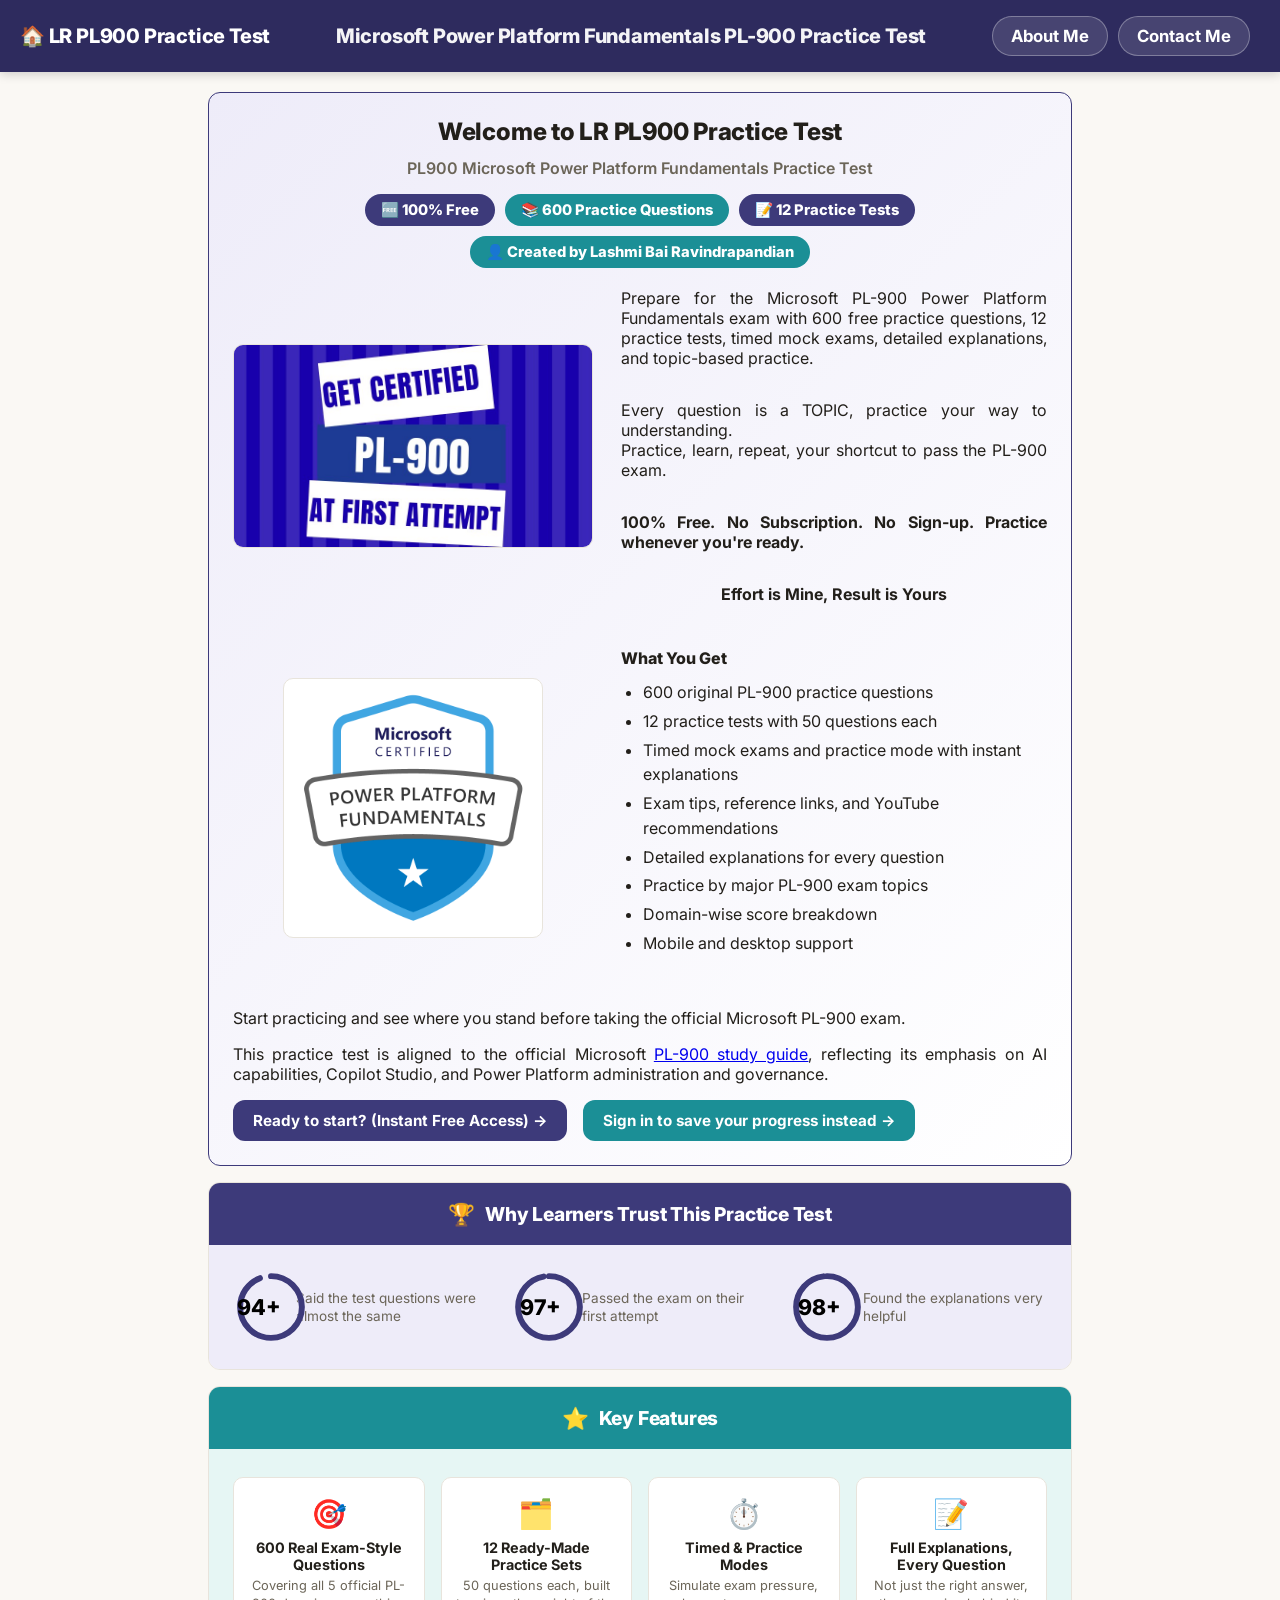
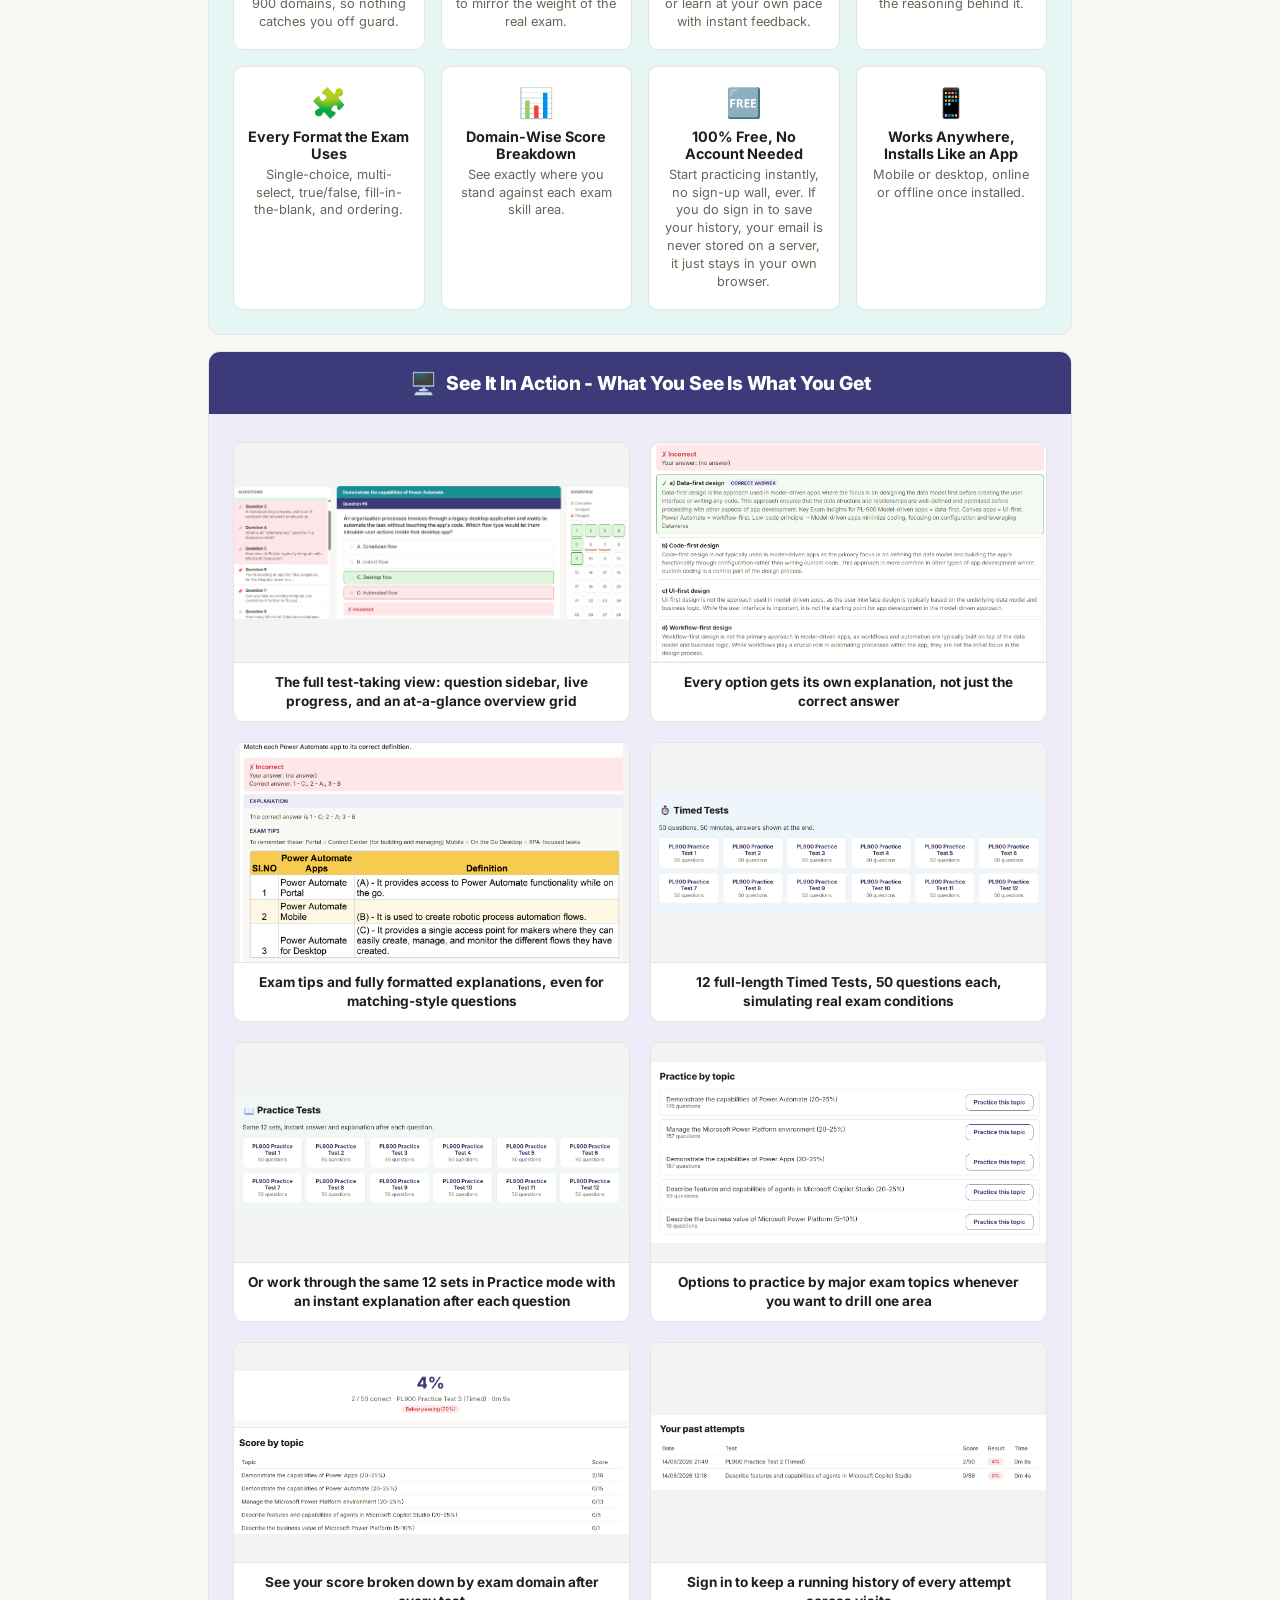
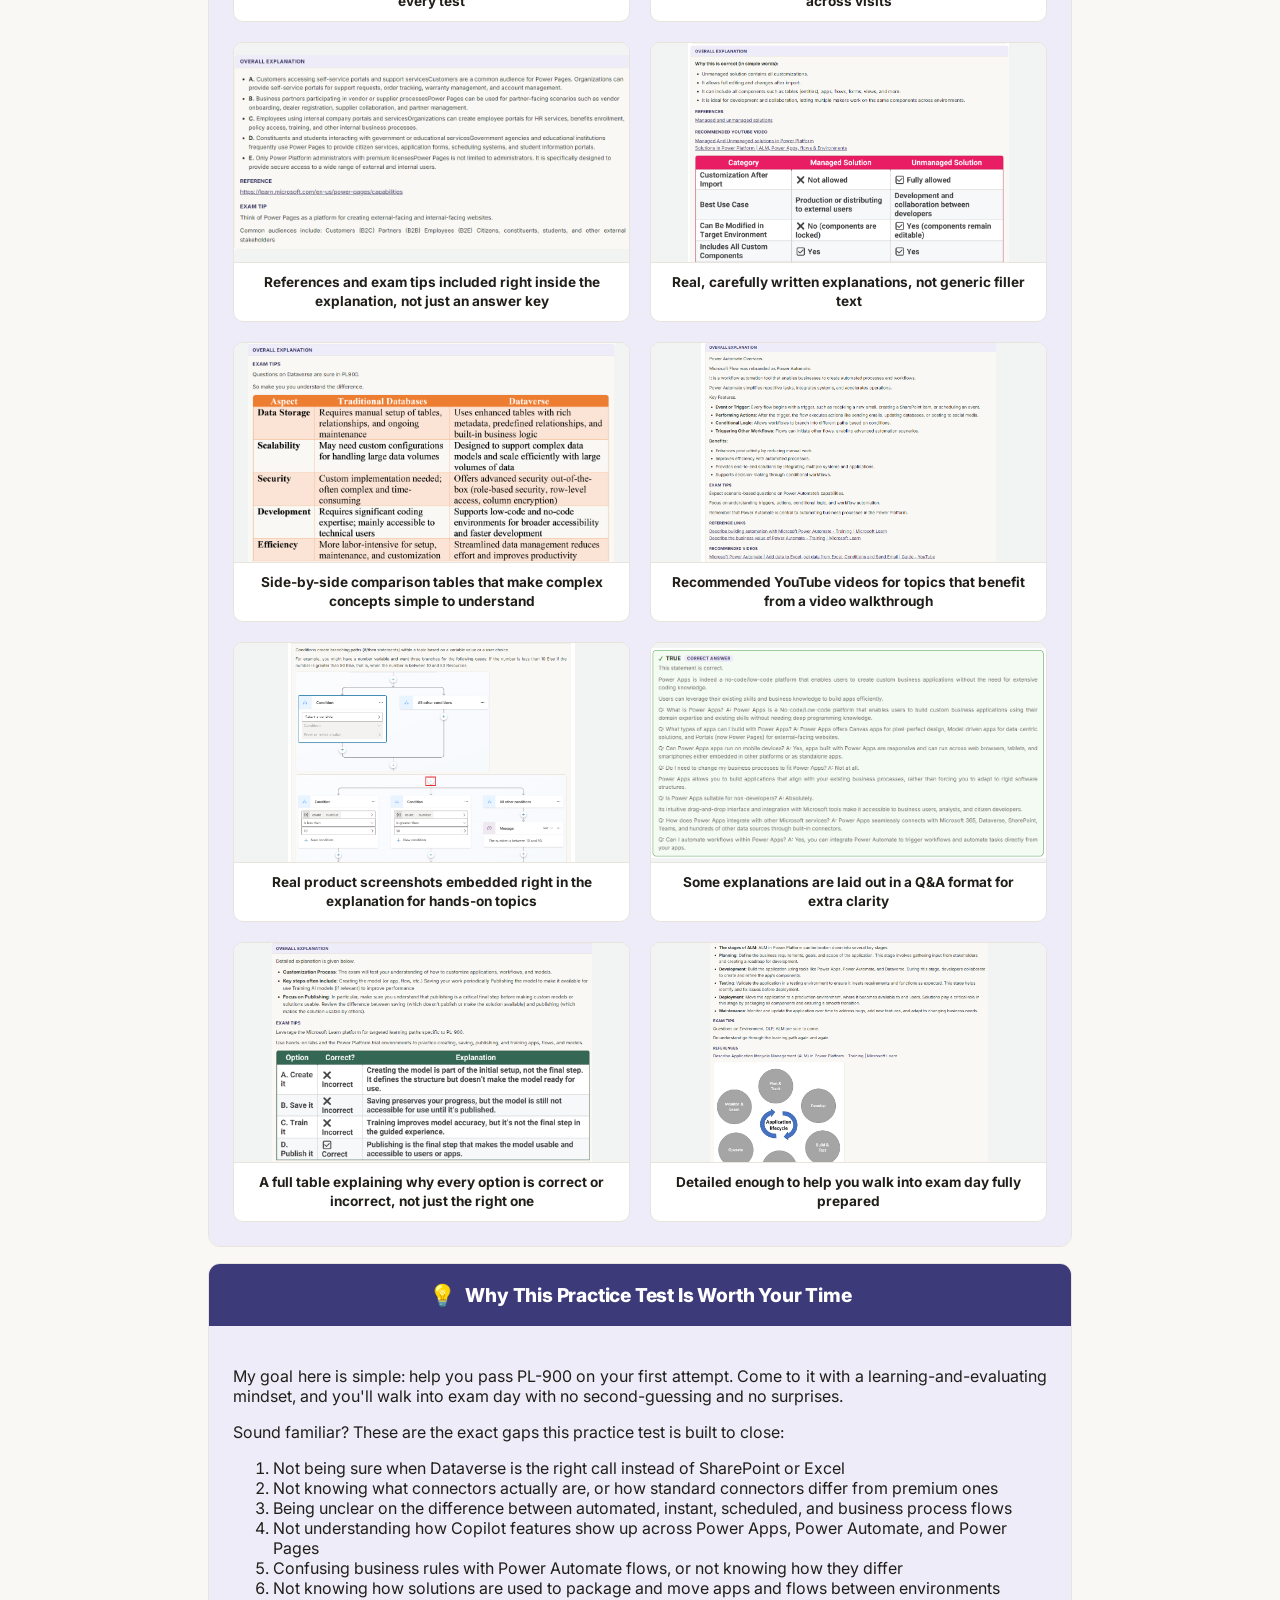
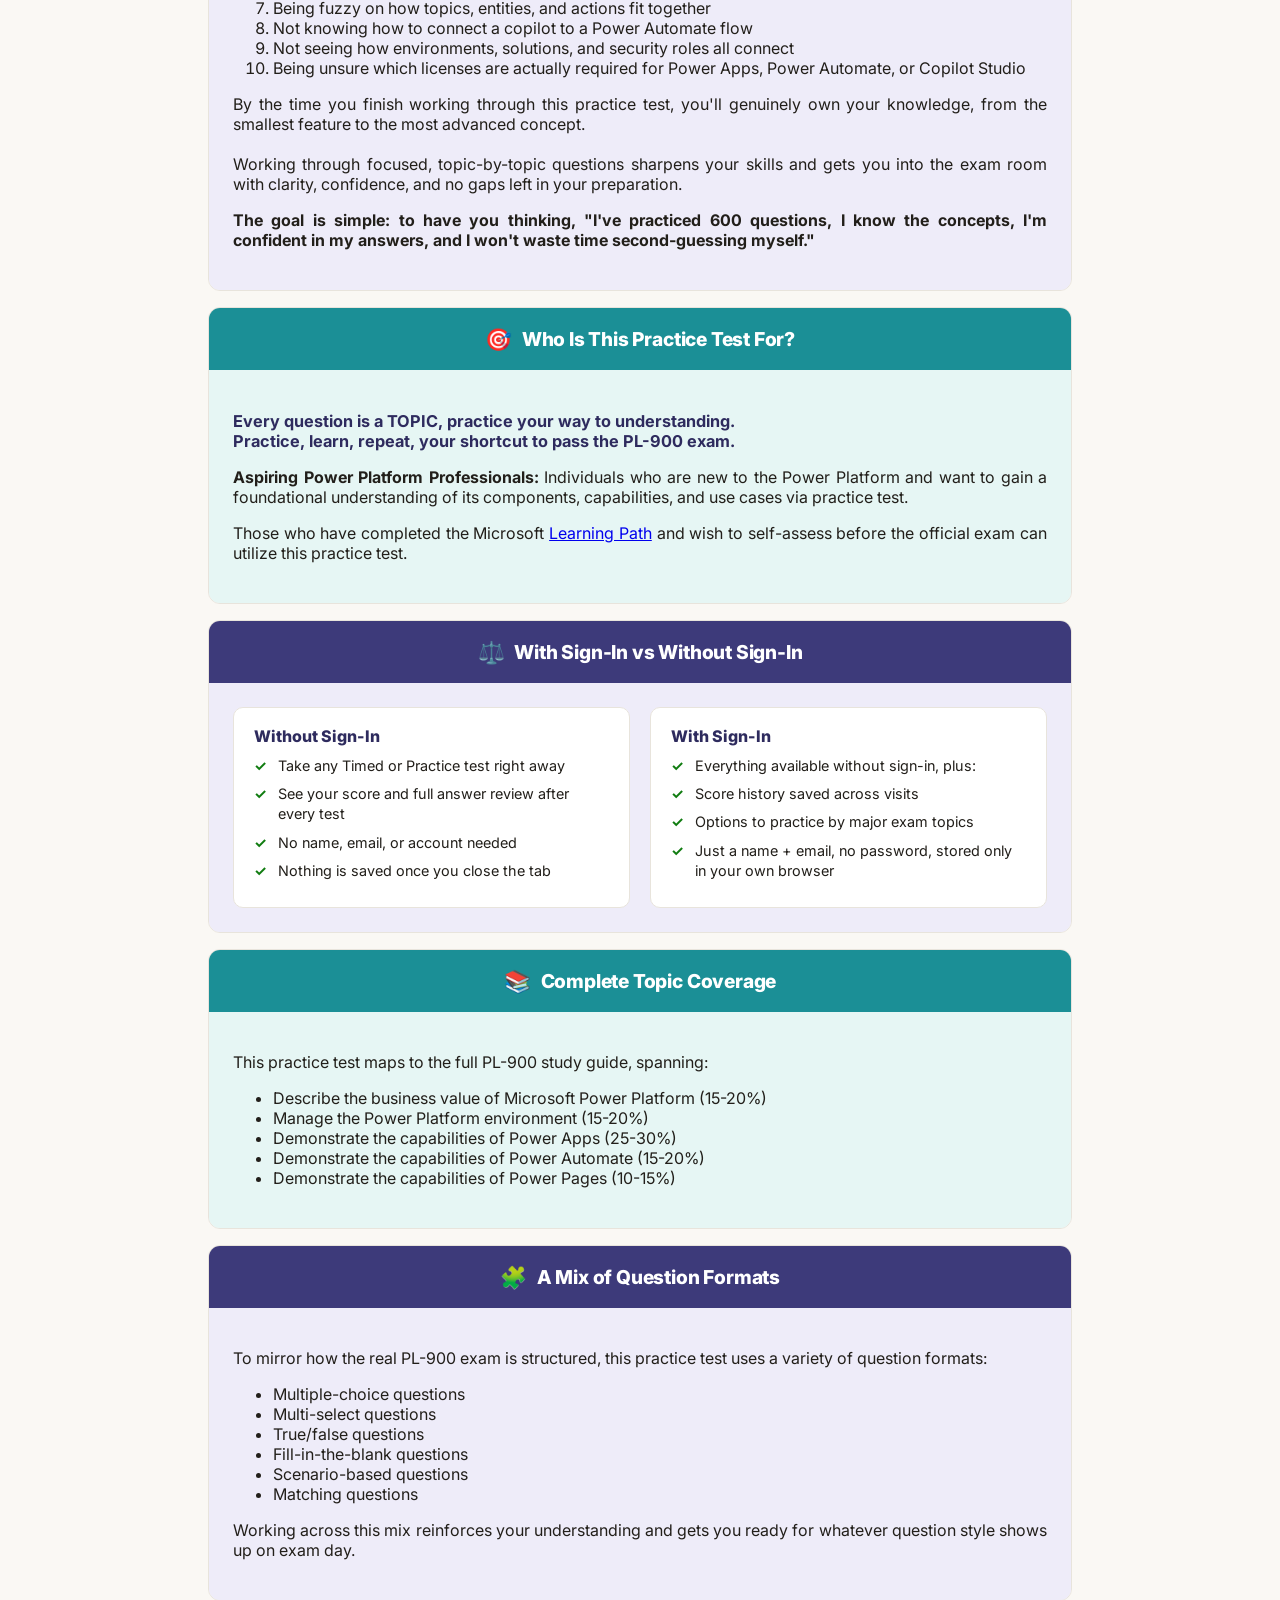
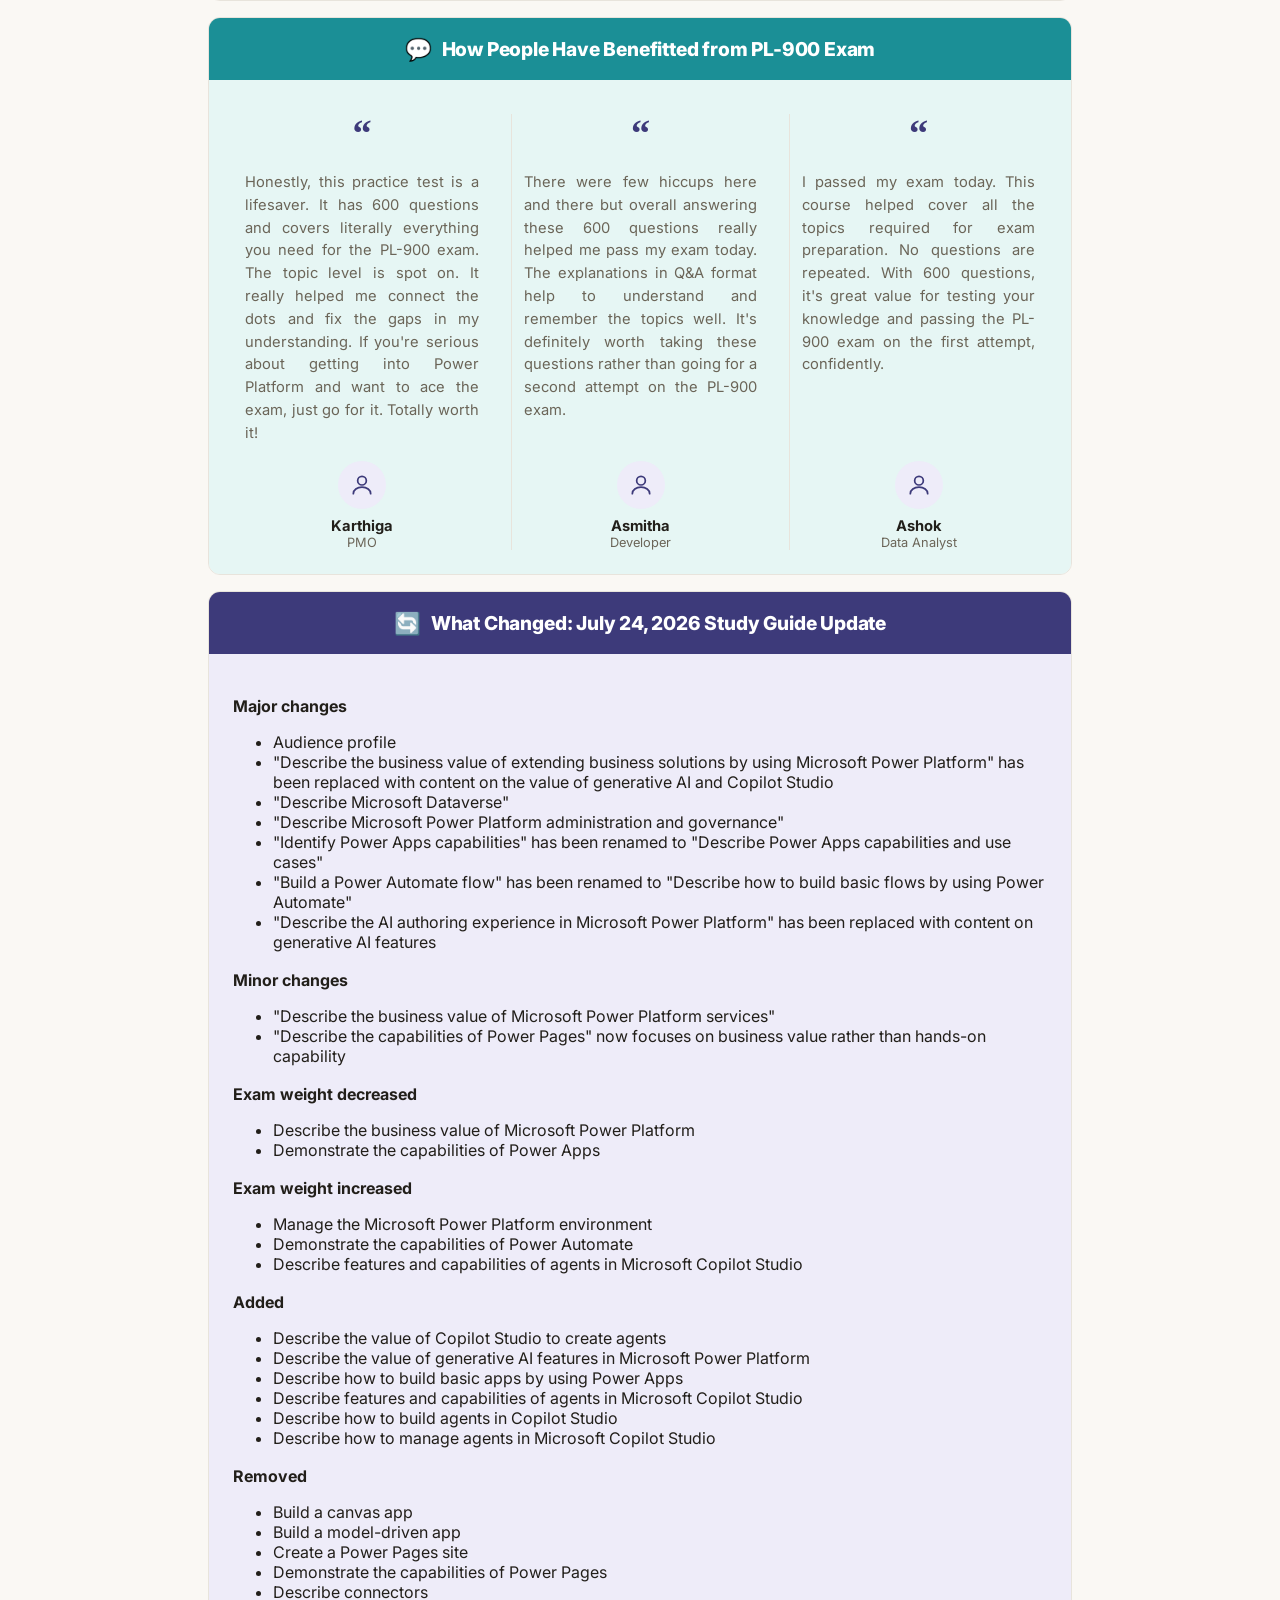
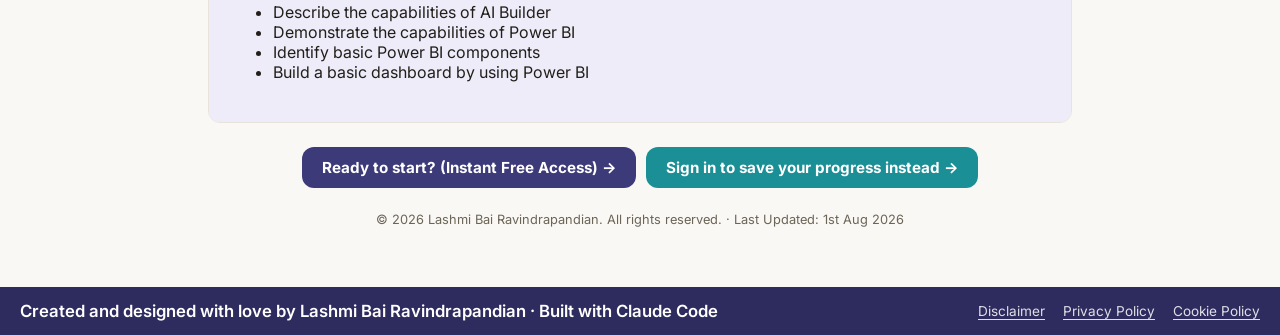
==== index.html @ 3d422adf "Rewrite the 'Why I Created This Test' About page copy Per feedback: works in the "free resources wer" ====
<!doctype html>
<html lang="en">
<head>
  <meta charset="UTF-8" />
  <meta name="viewport" content="width=device-width, initial-scale=1, maximum-scale=1" />
  <title>LR PL900 Practice Test</title>
  <meta name="description" content="Free PL-900 (Microsoft Power Platform Fundamentals) practice test created by Lashmi Bai Ravindrapandian, with instant explanations and score history." />
  <meta name="robots" content="index, follow" />
  <link rel="canonical" href="https://rlashmibai.github.io/LR-PL-900-Practice-Test/" />
  <meta property="og:type" content="website" />
  <meta property="og:url" content="https://rlashmibai.github.io/LR-PL-900-Practice-Test/" />
  <meta property="og:title" content="LR PL900 Practice Test" />
  <meta property="og:description" content="Free PL-900 (Microsoft Power Platform Fundamentals) practice test created by Lashmi Bai Ravindrapandian, with instant explanations and score history." />
  <meta property="og:image" content="https://rlashmibai.github.io/LR-PL-900-Practice-Test/get-certified-banner.png" />
  <meta name="twitter:card" content="summary_large_image" />
  <meta name="twitter:title" content="LR PL900 Practice Test" />
  <meta name="twitter:description" content="Free PL-900 (Microsoft Power Platform Fundamentals) practice test created by Lashmi Bai Ravindrapandian, with instant explanations and score history." />
  <meta name="twitter:image" content="https://rlashmibai.github.io/LR-PL-900-Practice-Test/get-certified-banner.png" />
  <link rel="manifest" href="manifest.json" />
  <meta name="theme-color" content="#3D3A7A" />
  <link rel="icon" href="icons/icon-192.png" />
  <link rel="apple-touch-icon" href="icons/icon-192.png" />
  <meta name="apple-mobile-web-app-capable" content="yes" />
  <meta name="apple-mobile-web-app-status-bar-style" content="default" />
  <meta name="apple-mobile-web-app-title" content="LR PL900" />
  <link rel="preconnect" href="https://fonts.googleapis.com" />
  <link rel="preconnect" href="https://fonts.gstatic.com" crossorigin />
  <link href="https://fonts.googleapis.com/css2?family=Inter:wght@400;500;600;700;800&display=swap" rel="stylesheet" />
  <link rel="stylesheet" href="style.css" />
</head>
<body>
  <header class="app-header">
    <div class="app-brand" id="appHomeLink" role="button" tabindex="0">🏠 LR PL900 Practice Test</div>
    <div class="app-header-title">Microsoft Power Platform Fundamentals PL-900 Practice Test</div>
    <div class="app-header-right">
      <button class="header-nav-btn" id="headerAboutBtn" type="button">About Me</button>
      <button class="header-nav-btn" id="headerContactBtn" type="button">Contact Me</button>
      <div class="user-chip" id="userChip"></div>
    </div>
  </header>

  <button id="backToTopBtn" class="back-to-top" type="button" aria-label="Back to top" title="Back to top">▲</button>

  <div class="container">

    <!-- Home / landing page -->
    <section id="view-home" class="view active">

      <div class="card hero-card">
        <h2>Welcome to LR PL900 Practice Test</h2>
        <p class="hero-sub">PL900 Microsoft Power Platform Fundamentals Practice Test</p>
        <div class="hero-badges">
          <span class="hero-badge">🆓 100% Free</span>
          <span class="hero-badge">📚 600 Practice Questions</span>
          <span class="hero-badge">📝 12 Practice Tests</span>
          <span class="hero-badge">👤 Created by Lashmi Bai Ravindrapandian</span>
        </div>
        <div class="hero-grid">
          <img class="hero-image" src="get-certified-banner.png" alt="Get Certified PL-900 at First Attempt" />
          <div class="hero-text">
            <p>Prepare for the Microsoft PL-900 Power Platform Fundamentals exam with 600 free practice questions, 12 practice tests, timed mock exams, detailed explanations, and topic-based practice.</p>
            <p>Every question is a TOPIC, practice your way to understanding.<br />Practice, learn, repeat, your shortcut to pass the PL-900 exam.</p>
            <p><strong>100% Free. No Subscription. No Sign-up. Practice whenever you're ready.</strong></p>
            <p style="text-align:center;"><strong>Effort is Mine, Result is Yours</strong></p>
          </div>
        </div>

        <div class="hero-grid hero-grid-second">
          <img class="hero-image hero-badge-image" src="PL90-Fundamentals-Power-Platform.png" alt="Microsoft Certified: Power Platform Fundamentals badge" />
          <div class="hero-text">
            <p class="hero-text-list-heading">What You Get</p>
            <ul class="hero-text-list">
              <li>600 original PL-900 practice questions</li>
              <li>12 practice tests with 50 questions each</li>
              <li>Timed mock exams and practice mode with instant explanations</li>
              <li>Exam tips, reference links, and YouTube recommendations</li>
              <li>Detailed explanations for every question</li>
              <li>Practice by major PL-900 exam topics</li>
              <li>Domain-wise score breakdown</li>
              <li>Mobile and desktop support</li>
            </ul>
          </div>
        </div>

        <div class="hero-closing">
          <p>Start practicing and see where you stand before taking the official Microsoft PL-900 exam.</p>
          <p>This practice test is aligned to the official Microsoft <a href="https://learn.microsoft.com/en-us/credentials/certifications/resources/study-guides/pl-900" target="_blank" rel="noopener">PL-900 study guide</a>, reflecting its emphasis on AI capabilities, Copilot Studio, and Power Platform administration and governance.</p>
          <div class="btn-row">
            <button id="homeReadyBtn" class="btn brand-a">Ready to start? (Instant Free Access) →</button>
            <button id="homeGoToLoginBtn" class="btn brand-b">Sign in to save your progress instead →</button>
          </div>
        </div>
      </div>

      <div class="split-card pair-a">
        <div class="split-head"><span class="split-icon">🏆</span> Why Learners Trust This Practice Test</div>
        <div class="split-body">
          <div class="stats-row">
            <div class="stat-item">
              <svg class="stat-ring" viewBox="0 0 64 64">
                <circle cx="32" cy="32" r="26" class="stat-ring-track" />
                <circle cx="32" cy="32" r="26" class="stat-ring-fill" style="stroke-dasharray:163.36; stroke-dashoffset:9.8;" />
              </svg>
              <div class="stat-pct-wrap"><span class="stat-pct">94+</span></div>
              <div class="stat-label">Said the test questions were almost the same</div>
            </div>
            <div class="stat-item">
              <svg class="stat-ring" viewBox="0 0 64 64">
                <circle cx="32" cy="32" r="26" class="stat-ring-track" />
                <circle cx="32" cy="32" r="26" class="stat-ring-fill" style="stroke-dasharray:163.36; stroke-dashoffset:4.9;" />
              </svg>
              <div class="stat-pct-wrap"><span class="stat-pct">97+</span></div>
              <div class="stat-label">Passed the exam on their first attempt</div>
            </div>
            <div class="stat-item">
              <svg class="stat-ring" viewBox="0 0 64 64">
                <circle cx="32" cy="32" r="26" class="stat-ring-track" />
                <circle cx="32" cy="32" r="26" class="stat-ring-fill" style="stroke-dasharray:163.36; stroke-dashoffset:3.27;" />
              </svg>
              <div class="stat-pct-wrap"><span class="stat-pct">98+</span></div>
              <div class="stat-label">Found the explanations very helpful</div>
            </div>
          </div>
        </div>
      </div>

      <div class="split-card pair-b">
        <div class="split-head"><span class="split-icon">⭐</span> Key Features</div>
        <div class="split-body">
          <div class="feature-grid">
            <div class="feature-card-item">
              <div class="fci-icon">🎯</div>
              <div class="fci-title">600 Real Exam-Style Questions</div>
              <div class="fci-desc">Covering all 5 official PL-900 domains, so nothing catches you off guard.</div>
            </div>
            <div class="feature-card-item">
              <div class="fci-icon">🗂️</div>
              <div class="fci-title">12 Ready-Made Practice Sets</div>
              <div class="fci-desc">50 questions each, built to mirror the weight of the real exam.</div>
            </div>
            <div class="feature-card-item">
              <div class="fci-icon">⏱️</div>
              <div class="fci-title">Timed &amp; Practice Modes</div>
              <div class="fci-desc">Simulate exam pressure, or learn at your own pace with instant feedback.</div>
            </div>
            <div class="feature-card-item">
              <div class="fci-icon">📝</div>
              <div class="fci-title">Full Explanations, Every Question</div>
              <div class="fci-desc">Not just the right answer, the reasoning behind it.</div>
            </div>
            <div class="feature-card-item">
              <div class="fci-icon">🧩</div>
              <div class="fci-title">Every Format the Exam Uses</div>
              <div class="fci-desc">Single-choice, multi-select, true/false, fill-in-the-blank, and ordering.</div>
            </div>
            <div class="feature-card-item">
              <div class="fci-icon">📊</div>
              <div class="fci-title">Domain-Wise Score Breakdown</div>
              <div class="fci-desc">See exactly where you stand against each exam skill area.</div>
            </div>
            <div class="feature-card-item">
              <div class="fci-icon">🆓</div>
              <div class="fci-title">100% Free, No Account Needed</div>
              <div class="fci-desc">Start practicing instantly, no sign-up wall, ever. If you do sign in to save your history, your email is never stored on a server, it just stays in your own browser.</div>
            </div>
            <div class="feature-card-item">
              <div class="fci-icon">📱</div>
              <div class="fci-title">Works Anywhere, Installs Like an App</div>
              <div class="fci-desc">Mobile or desktop, online or offline once installed.</div>
            </div>
          </div>
        </div>
      </div>

      <div class="split-card pair-a">
        <div class="split-head"><span class="split-icon">🖥️</span> See It In Action - What You See Is What You Get</div>
        <div class="split-body">
          <div class="screenshot-grid">
            <figure class="screenshot-item">
              <img src="images/screenshot-8.png" alt="The full test-taking view with question sidebar, live progress, and answer overview" loading="lazy" />
              <figcaption>The full test-taking view: question sidebar, live progress, and an at-a-glance overview grid</figcaption>
            </figure>
            <figure class="screenshot-item">
              <img src="images/screenshot-1.png" alt="Every answer option shown with its own explanation" loading="lazy" />
              <figcaption>Every option gets its own explanation, not just the correct answer</figcaption>
            </figure>
            <figure class="screenshot-item">
              <img src="images/screenshot-2.png" alt="Exam tips and a formatted answer table inside a matching-style question" loading="lazy" />
              <figcaption>Exam tips and fully formatted explanations, even for matching-style questions</figcaption>
            </figure>
            <figure class="screenshot-item">
              <img src="images/screenshot-4.png" alt="Grid of 12 Timed Tests, 50 questions each" loading="lazy" />
              <figcaption>12 full-length Timed Tests, 50 questions each, simulating real exam conditions</figcaption>
            </figure>
            <figure class="screenshot-item">
              <img src="images/screenshot-5.png" alt="Grid of 12 Practice Tests with an instant explanation after each question" loading="lazy" />
              <figcaption>Or work through the same 12 sets in Practice mode with an instant explanation after each question</figcaption>
            </figure>
            <figure class="screenshot-item">
              <img src="images/screenshot-6.png" alt="Practice by individual exam topic" loading="lazy" />
              <figcaption>Options to practice by major exam topics whenever you want to drill one area</figcaption>
            </figure>
            <figure class="screenshot-item">
              <img src="images/screenshot-3.png" alt="Score breakdown by exam domain after a test" loading="lazy" />
              <figcaption>See your score broken down by exam domain after every test</figcaption>
            </figure>
            <figure class="screenshot-item">
              <img src="images/screenshot-7.png" alt="Table of past attempts saved to your account" loading="lazy" />
              <figcaption>Sign in to keep a running history of every attempt across visits</figcaption>
            </figure>
            <figure class="screenshot-item">
              <img src="images/screenshot-9.png" alt="Explanation with a bulleted breakdown, references, and an exam tip" loading="lazy" />
              <figcaption>References and exam tips included right inside the explanation, not just an answer key</figcaption>
            </figure>
            <figure class="screenshot-item">
              <img src="images/screenshot-10.png" alt="A real, detailed explanation with a references link, a recommended video, and a comparison table" loading="lazy" />
              <figcaption>Real, carefully written explanations, not generic filler text</figcaption>
            </figure>
            <figure class="screenshot-item">
              <img src="images/screenshot-11.png" alt="A side-by-side comparison table of traditional databases versus Dataverse" loading="lazy" />
              <figcaption>Side-by-side comparison tables that make complex concepts simple to understand</figcaption>
            </figure>
            <figure class="screenshot-item">
              <img src="images/screenshot-12.png" alt="An explanation with reference links and a recommended YouTube video" loading="lazy" />
              <figcaption>Recommended YouTube videos for topics that benefit from a video walkthrough</figcaption>
            </figure>
            <figure class="screenshot-item">
              <img src="images/screenshot-13.png" alt="A real product screenshot embedded inside an explanation" loading="lazy" />
              <figcaption>Real product screenshots embedded right in the explanation for hands-on topics</figcaption>
            </figure>
            <figure class="screenshot-item">
              <img src="images/screenshot-14.png" alt="An explanation written in a question-and-answer format" loading="lazy" />
              <figcaption>Some explanations are laid out in a Q&amp;A format for extra clarity</figcaption>
            </figure>
            <figure class="screenshot-item">
              <img src="images/screenshot-15.png" alt="A table explaining why every option is correct or incorrect" loading="lazy" />
              <figcaption>A full table explaining why every option is correct or incorrect, not just the right one</figcaption>
            </figure>
            <figure class="screenshot-item">
              <img src="images/screenshot-16.png" alt="A detailed explanation with a lifecycle diagram" loading="lazy" />
              <figcaption>Detailed enough to help you walk into exam day fully prepared</figcaption>
            </figure>
          </div>
        </div>
      </div>

      <div class="split-card pair-a">
        <div class="split-head"><span class="split-icon">💡</span> Why This Practice Test Is Worth Your Time</div>
        <div class="split-body">
          <p>My goal here is simple: help you pass PL-900 on your first attempt. Come to it with a learning-and-evaluating mindset, and you'll walk into exam day with no second-guessing and no surprises.</p>
          <p>Sound familiar? These are the exact gaps this practice test is built to close:</p>
          <ol>
            <li>Not being sure when Dataverse is the right call instead of SharePoint or Excel</li>
            <li>Not knowing what connectors actually are, or how standard connectors differ from premium ones</li>
            <li>Being unclear on the difference between automated, instant, scheduled, and business process flows</li>
            <li>Not understanding how Copilot features show up across Power Apps, Power Automate, and Power Pages</li>
            <li>Confusing business rules with Power Automate flows, or not knowing how they differ</li>
            <li>Not knowing how solutions are used to package and move apps and flows between environments</li>
            <li>Being fuzzy on how topics, entities, and actions fit together</li>
            <li>Not knowing how to connect a copilot to a Power Automate flow</li>
            <li>Not seeing how environments, solutions, and security roles all connect</li>
            <li>Being unsure which licenses are actually required for Power Apps, Power Automate, or Copilot Studio</li>
          </ol>
          <p>By the time you finish working through this practice test, you'll genuinely own your knowledge, from the smallest feature to the most advanced concept.<br /><br />Working through focused, topic-by-topic questions sharpens your skills and gets you into the exam room with clarity, confidence, and no gaps left in your preparation.</p>
          <p><strong>The goal is simple: to have you thinking, "I've practiced 600 questions, I know the concepts, I'm confident in my answers, and I won't waste time second-guessing myself."</strong></p>
        </div>
      </div>

      <div class="split-card pair-b">
        <div class="split-head"><span class="split-icon">🎯</span> Who Is This Practice Test For?</div>
        <div class="split-body">
          <p class="who-tagline">Every question is a TOPIC, practice your way to understanding.<br />Practice, learn, repeat, your shortcut to pass the PL-900 exam.</p>
          <p><strong>Aspiring Power Platform Professionals:</strong> Individuals who are new to the Power Platform and want to gain a foundational understanding of its components, capabilities, and use cases via practice test.</p>
          <p>Those who have completed the Microsoft <a href="https://learn.microsoft.com/en-us/training/paths/pl-900-power-platform-fundamentals/" target="_blank" rel="noopener">Learning Path</a> and wish to self-assess before the official exam can utilize this practice test.</p>
        </div>
      </div>

      <div class="split-card pair-a">
        <div class="split-head"><span class="split-icon">⚖️</span> With Sign-In vs Without Sign-In</div>
        <div class="split-body">
          <div class="compare-grid">
            <div class="compare-col">
              <div class="compare-col-title">Without Sign-In</div>
              <ul class="compare-list">
                <li>Take any Timed or Practice test right away</li>
                <li>See your score and full answer review after every test</li>
                <li>No name, email, or account needed</li>
                <li>Nothing is saved once you close the tab</li>
              </ul>
            </div>
            <div class="compare-col">
              <div class="compare-col-title">With Sign-In</div>
              <ul class="compare-list">
                <li>Everything available without sign-in, plus:</li>
                <li>Score history saved across visits</li>
                <li>Options to practice by major exam topics</li>
                <li>Just a name + email, no password, stored only in your own browser</li>
              </ul>
            </div>
          </div>
        </div>
      </div>

      <div class="split-card pair-b">
        <div class="split-head"><span class="split-icon">📚</span> Complete Topic Coverage</div>
        <div class="split-body">
          <p>This practice test maps to the full PL-900 study guide, spanning:</p>
          <ul>
            <li>Describe the business value of Microsoft Power Platform (15-20%)</li>
            <li>Manage the Power Platform environment (15-20%)</li>
            <li>Demonstrate the capabilities of Power Apps (25-30%)</li>
            <li>Demonstrate the capabilities of Power Automate (15-20%)</li>
            <li>Demonstrate the capabilities of Power Pages (10-15%)</li>
          </ul>
        </div>
      </div>

      <div class="split-card pair-a">
        <div class="split-head"><span class="split-icon">🧩</span> A Mix of Question Formats</div>
        <div class="split-body">
          <p>To mirror how the real PL-900 exam is structured, this practice test uses a variety of question formats:</p>
          <ul>
            <li>Multiple-choice questions</li>
            <li>Multi-select questions</li>
            <li>True/false questions</li>
            <li>Fill-in-the-blank questions</li>
            <li>Scenario-based questions</li>
            <li>Matching questions</li>
          </ul>
          <p>Working across this mix reinforces your understanding and gets you ready for whatever question style shows up on exam day.</p>
        </div>
      </div>

      <div class="split-card pair-b">
        <div class="split-head"><span class="split-icon">💬</span> How People Have Benefitted from PL-900 Exam</div>
        <div class="split-body">
        <div class="testimonial-grid">
          <div class="testimonial-card">
            <div class="testimonial-quote-mark">&ldquo;</div>
            <p class="testimonial-text">Honestly, this practice test is a lifesaver. It has 600 questions and covers literally everything you need for the PL-900 exam. The topic level is spot on. It really helped me connect the dots and fix the gaps in my understanding. If you're serious about getting into Power Platform and want to ace the exam, just go for it. Totally worth it!</p>
            <div class="testimonial-avatar">
              <svg viewBox="0 0 24 24" fill="none"><circle cx="12" cy="8" r="4" stroke="currentColor" stroke-width="1.6"/><path d="M4 20c0-3.5 3.5-6 8-6s8 2.5 8 6" stroke="currentColor" stroke-width="1.6" stroke-linecap="round"/></svg>
            </div>
            <div class="testimonial-name">Karthiga</div>
            <div class="testimonial-role">PMO</div>
          </div>
          <div class="testimonial-card">
            <div class="testimonial-quote-mark">&ldquo;</div>
            <p class="testimonial-text">There were few hiccups here and there but overall answering these 600 questions really helped me pass my exam today. The explanations in Q&amp;A format help to understand and remember the topics well. It's definitely worth taking these questions rather than going for a second attempt on the PL-900 exam.</p>
            <div class="testimonial-avatar">
              <svg viewBox="0 0 24 24" fill="none"><circle cx="12" cy="8" r="4" stroke="currentColor" stroke-width="1.6"/><path d="M4 20c0-3.5 3.5-6 8-6s8 2.5 8 6" stroke="currentColor" stroke-width="1.6" stroke-linecap="round"/></svg>
            </div>
            <div class="testimonial-name">Asmitha</div>
            <div class="testimonial-role">Developer</div>
          </div>
          <div class="testimonial-card">
            <div class="testimonial-quote-mark">&ldquo;</div>
            <p class="testimonial-text">I passed my exam today. This course helped cover all the topics required for exam preparation. No questions are repeated. With 600 questions, it's great value for testing your knowledge and passing the PL-900 exam on the first attempt, confidently.</p>
            <div class="testimonial-avatar">
              <svg viewBox="0 0 24 24" fill="none"><circle cx="12" cy="8" r="4" stroke="currentColor" stroke-width="1.6"/><path d="M4 20c0-3.5 3.5-6 8-6s8 2.5 8 6" stroke="currentColor" stroke-width="1.6" stroke-linecap="round"/></svg>
            </div>
            <div class="testimonial-name">Ashok</div>
            <div class="testimonial-role">Data Analyst</div>
          </div>
        </div>
        </div>
      </div>

      <div class="split-card pair-a">
        <div class="split-head"><span class="split-icon">🔄</span> What Changed: July 24, 2026 Study Guide Update</div>
        <div class="split-body">
          <h3>Major changes</h3>
          <ul>
            <li>Audience profile</li>
            <li>"Describe the business value of extending business solutions by using Microsoft Power Platform" has been replaced with content on the value of generative AI and Copilot Studio</li>
            <li>"Describe Microsoft Dataverse"</li>
            <li>"Describe Microsoft Power Platform administration and governance"</li>
            <li>"Identify Power Apps capabilities" has been renamed to "Describe Power Apps capabilities and use cases"</li>
            <li>"Build a Power Automate flow" has been renamed to "Describe how to build basic flows by using Power Automate"</li>
            <li>"Describe the AI authoring experience in Microsoft Power Platform" has been replaced with content on generative AI features</li>
          </ul>

          <h3>Minor changes</h3>
          <ul>
            <li>"Describe the business value of Microsoft Power Platform services"</li>
            <li>"Describe the capabilities of Power Pages" now focuses on business value rather than hands-on capability</li>
          </ul>

          <h3>Exam weight decreased</h3>
          <ul>
            <li>Describe the business value of Microsoft Power Platform</li>
            <li>Demonstrate the capabilities of Power Apps</li>
          </ul>

          <h3>Exam weight increased</h3>
          <ul>
            <li>Manage the Microsoft Power Platform environment</li>
            <li>Demonstrate the capabilities of Power Automate</li>
            <li>Describe features and capabilities of agents in Microsoft Copilot Studio</li>
          </ul>

          <h3>Added</h3>
          <ul>
            <li>Describe the value of Copilot Studio to create agents</li>
            <li>Describe the value of generative AI features in Microsoft Power Platform</li>
            <li>Describe how to build basic apps by using Power Apps</li>
            <li>Describe features and capabilities of agents in Microsoft Copilot Studio</li>
            <li>Describe how to build agents in Copilot Studio</li>
            <li>Describe how to manage agents in Microsoft Copilot Studio</li>
          </ul>

          <h3>Removed</h3>
          <ul>
            <li>Build a canvas app</li>
            <li>Build a model-driven app</li>
            <li>Create a Power Pages site</li>
            <li>Demonstrate the capabilities of Power Pages</li>
            <li>Describe connectors</li>
            <li>Describe the capabilities of AI Builder</li>
            <li>Demonstrate the capabilities of Power BI</li>
            <li>Identify basic Power BI components</li>
            <li>Build a basic dashboard by using Power BI</li>
          </ul>
        </div>
      </div>

      <div class="btn-row home-bottom-cta">
        <button id="homeReadyBtnBottom" class="btn brand-a">Ready to start? (Instant Free Access) →</button>
        <button id="homeGoToLoginBtnBottom" class="btn brand-b">Sign in to save your progress instead →</button>
      </div>

      <p class="copyright-note">&copy; 2026 Lashmi Bai Ravindrapandian. All rights reserved. &middot; Last Updated: 1st Aug 2026</p>

    </section>

    <!-- Choose Test: hero + 12 test-set buttons, no sign-in required -->
    <section id="view-choose-test" class="view">
      <div class="card hero-card">
        <div class="eyebrow">Microsoft Power Platform PL-900 Exam</div>
        <h2>Master the PL-900 Microsoft Power Platform Fundamentals Exam with Confidence</h2>
        <p class="hero-sub">Prepare smarter, not harder.</p>
        <p>Pick any test below to jump straight in, no sign-in required. Each one has 50 questions pulled proportionally from all 5 exam domains, so every test feels like a realistic mini-exam.</p>
      </div>

      <div class="card tint-blue">
        <h2>⏱️ Timed Tests</h2>
        <p>Simulates real exam conditions: 60 minutes, answers and explanations shown only after you submit.</p>
        <div class="test-grid" id="chooseTimedGrid"></div>
      </div>

      <div class="card tint-mint">
        <h2>📖 Practice Tests</h2>
        <p>Same 12 question sets, but see the correct answer and full explanation right after each question, at your own pace.</p>
        <div class="test-grid" id="choosePracticeGrid"></div>
      </div>

      <div class="btn-row">
        <button id="chooseTestGoHomeBtn" class="btn ghost">← Back to home</button>
        <button id="chooseTestLoginBtn" class="btn ghost">Sign in to save your progress →</button>
      </div>
    </section>

    <!-- Welcome / guest login -->
    <section id="view-welcome" class="view">
      <div class="card">
        <h2>Start practicing for PL-900</h2>
        <p>No account or password needed, just enter your name and email so we can save your scores and let you pick up where you left off.</p>
        <form id="welcomeForm">
          <label for="nameInput">Name</label>
          <input type="text" id="nameInput" placeholder="Your name" required />
          <label for="emailInput">Email</label>
          <input type="email" id="emailInput" placeholder="you@example.com" required />
          <div class="btn-row">
            <button type="submit" class="btn">Continue</button>
          </div>
        </form>
      </div>
    </section>

    <!-- Paused test -- shown instead of the home/dashboard page whenever a
         paused test exists, until the visitor picks Resume or Start Over. -->
    <section id="view-paused-test" class="view">
      <div class="card paused-test-card" style="text-align:center;">
        <div class="paused-test-icon">⏸</div>
        <h2>You have a paused test</h2>
        <p class="paused-test-name" id="pausedTestName"></p>
        <p class="paused-test-sub">Pick up right where you left off, or start this test over from the beginning.</p>
        <div class="btn-row" style="justify-content:center;">
          <button type="button" class="btn brand-a paused-resume-btn">▶ Resume Test</button>
          <button type="button" class="btn ghost paused-start-over-btn">Start Over</button>
        </div>
      </div>
    </section>

    <!-- Dashboard -->
    <section id="view-dashboard" class="view">
      <div class="card">
        <h2 id="dashGreeting">Welcome!</h2>
        <div class="btn-row">
          <button id="logoutBtn" class="btn ghost">Sign out</button>
        </div>
      </div>

      <div class="card tint-blue">
        <h2>⏱️ Timed Tests</h2>
        <p>50 questions, 60 minutes, answers shown at the end.</p>
        <div class="test-grid" id="dashTimedGrid"></div>
      </div>

      <div class="card tint-mint">
        <h2>📖 Practice Tests</h2>
        <p>Same 12 sets, instant answer and explanation after each question.</p>
        <div class="test-grid" id="dashPracticeGrid"></div>
      </div>

      <div class="card">
        <h2>Practice by topic</h2>
        <div id="sectionList" class="section-list"></div>
      </div>

      <div class="card">
        <h2>Your past attempts</h2>
        <p id="historyEmpty" style="color:var(--text-muted)">No attempts yet. Take a test to see your history here.</p>
        <table id="historyTable" style="display:none">
          <thead><tr><th>Date</th><th>Test</th><th>Score</th><th>Result</th><th>Time</th></tr></thead>
          <tbody id="historyBody"></tbody>
        </table>
      </div>
    </section>

    <!-- Test taking: sidebar question list + main question panel -->
    <section id="view-test" class="view">
      <div class="test-topbar">
        <div class="test-topbar-left">
          <span class="mode-badge timed" id="modeBadge">Timed exam mode</span>
          <span class="test-name-label" id="testNameLabel"></span>
        </div>
        <div class="test-topbar-right">
          <button id="testPauseBtn" class="btn ghost small">⏸ Pause</button>
          <button id="testCancelBtn" class="btn ghost small">✕ Cancel</button>
        </div>
      </div>

      <div class="progress-row">
        <div class="progress-count" id="progressCount">1/50</div>
        <div class="progress-bar-track"><div class="progress-bar-fill" id="progressBarFill"></div></div>
        <div class="timer" id="timerDisplay">00:00</div>
        <button id="submitTestBtn" class="btn submit-btn small">✓ Submit Test</button>
      </div>

      <div class="test-layout">
        <aside class="test-sidebar">
          <div class="test-sidebar-header">Questions</div>
          <div class="test-sidebar-list" id="questionSidebarList"></div>
        </aside>

        <div class="test-main">
          <div class="card no-pad">
            <div class="q-topic-bar" id="qTopicBar"></div>
            <div class="q-number-bar">
              <span id="qNumberLabel"></span>
            </div>
            <div class="q-body-pad">
              <div class="question-text" id="questionText"></div>
              <div id="questionBody"></div>
              <div id="checkAnswerArea"></div>
              <div class="btn-row" style="justify-content:space-between; align-items:center;">
                <label class="flag-toggle-label"><input type="checkbox" id="flagToggle" /> 🚩 Flag for review</label>
                <button id="reportQuestionBtn" class="btn ghost small" type="button">⚠️ Report Question</button>
              </div>
            </div>
          </div>

          <div class="btn-row">
            <button id="prevQBtn" class="btn secondary">← Previous</button>
            <button id="nextQBtn" class="btn">Skip / Next →</button>
          </div>
        </div>

        <aside class="test-status-grid">
          <div class="test-sidebar-header">Overview</div>
          <div class="nav-grid-legend">
            <span><i class="legend-dot complete"></i> Complete</span>
            <span><i class="legend-dot skipped"></i> Skipped</span>
            <span><i class="legend-dot flagged"></i> Flagged</span>
          </div>
          <div class="nav-grid" id="navGrid"></div>
        </aside>
      </div>
    </section>

    <!-- Results -->
    <section id="view-results" class="view">
      <div class="card score-hero">
        <div class="pct" id="scorePct">0%</div>
        <div id="scoreDetail" style="color:var(--text-muted); margin:6px 0;"></div>
        <span class="badge" id="passBadge"></span>
      </div>

      <div class="card">
        <h2>Score by topic</h2>
        <table>
          <thead><tr><th>Topic</th><th>Score</th></tr></thead>
          <tbody id="sectionBreakdownBody"></tbody>
        </table>
      </div>

      <div class="card">
        <h2>Review answers</h2>
        <div id="reviewList"></div>
      </div>

      <div class="btn-row">
        <button id="backToDashBtn" class="btn">Back to dashboard</button>
      </div>
    </section>

    <!-- About -->
    <section id="view-about" class="view">
      <div class="card hero-card" style="text-align:center;">
        <h2>About Me - Lashmi Bai Ravindrapandian</h2>
      </div>

      <div class="card">
        <p>I'm Lashmi Bai Ravindrapandian, a Strategic PMO and Digital Transformation Leader with 14+ years of experience helping organizations deliver large transformation programs.</p>
        <p>Over the years, I have partnered closely with business and technology leaders to drive delivery excellence, strengthen governance, lead product management initiatives, and simplify operations.</p>
        <p>Passionate about developing future-ready organizations where People, Process, Technology and AI work together to accelerate innovation and transformation.</p>
        <p>Whether it is identifying customer pain points, building products from concept to launch, scaling teams, driving enterprise change, or using AI and automation, I focus on creating solutions that deliver meaningful business impact.</p>
      </div>

      <div class="split-card pair-a">
        <div class="split-head"><span class="split-icon">💡</span> Why I Created This Test</div>
        <div class="split-body">
          <p>As I became more involved with Microsoft Power Platform and its potential to improve how businesses work, I wanted to understand the fundamentals more deeply and prepare for the PL-900 certification. While studying, I realized that learning the material was only one part of the preparation. The real challenge was applying that knowledge to questions and recognizing where there were still gaps.</p>
          <p>When I was preparing, good free practice resources were hard to find. That is why I created this practice test — to bridge that gap for others on the same journey.</p>
          <p>I curated all 600 questions using my own exam experience and study notes, then used <strong>GitHub and Claude Code</strong> to build and develop the application.</p>
          <p>I hope it helps you prepare with confidence and makes your PL-900 journey a little easier.</p>
        </div>
      </div>

      <div class="split-card pair-b">
        <div class="split-head"><span class="split-icon">❤️</span> Why This Is Free</div>
        <div class="split-body">
          <p>I believe good learning resources should be accessible to anyone who is willing to put in the effort to learn.</p>
          <p>There are many excellent courses and resources available, but I wanted to create something that could sit alongside them as a simple, practical practice tool without another subscription or paywall.</p>
          <p>So this practice test is completely free, with no ads and no hidden costs. Sign-in is optional and only exists for those who want to save their scores and practice history across visits.</p>
          <p>I built this as a learning resource, and I hope it becomes a useful part of your preparation. Use it to practice, find your gaps, and walk into your PL-900 exam feeling prepared and confident.</p>
          <p>Good luck with your certification journey.</p>
        </div>
      </div>

      <div class="btn-row">
        <button id="aboutGoHomeBtn" class="btn ghost">← Back to home</button>
      </div>
    </section>

    <!-- Contact -->
    <section id="view-contact" class="view">
      <div class="card hero-card">
        <div class="eyebrow">Get In Touch</div>
        <h2>Contact &amp; Feedback</h2>
        <p>Spotted a wrong answer, a broken link, or just want to say hello? Passed your PL-900 exam and want to share your experience? I'd love to hear from you.</p>
        <p>Send a message below and it goes straight to my inbox.</p>
        <p>Your feedback helps me improve the practice test and can help other learners preparing for the Microsoft Power Platform Fundamentals (PL-900) exam.</p>
        <div class="btn-row">
          <a href="https://www.linkedin.com/in/lashmibairavindrapandian" target="_blank" rel="noopener" class="btn linkedin-btn">🔗 Connect on LinkedIn</a>
        </div>
      </div>

      <div class="card">
        <form id="contactForm">
          <label for="contactName">Name</label>
          <input type="text" id="contactName" name="name" placeholder="Your name" required />
          <label for="contactEmail">Your email</label>
          <input type="email" id="contactEmail" name="email" placeholder="you@example.com" required />
          <label for="contactMessage">Message</label>
          <textarea id="contactMessage" name="message" rows="5" placeholder="Let me know what's on your mind..." required></textarea>
          <div class="btn-row">
            <button type="submit" class="btn" id="contactSubmitBtn">Send feedback</button>
          </div>
          <p class="contact-status" id="contactStatus"></p>
        </form>
      </div>

      <div class="btn-row">
        <button id="contactGoHomeBtn" class="btn ghost">← Back to home</button>
      </div>
    </section>

    <!-- Disclaimer -->
    <section id="view-disclaimer" class="view">
      <div class="card hero-card">
        <div class="eyebrow">Legal</div>
        <h2>Disclaimer</h2>
      </div>
      <div class="card">
        <p>LR PL900 Practice Test is an independent PL-900 certification preparation resource created by Lashmi Bai Ravindrapandian. It is not affiliated with, endorsed by, sponsored by, or otherwise connected to Microsoft Corporation.</p>
        <p>Microsoft, Power Platform, Power Apps, Power Automate, Power Pages, Copilot Studio, Dataverse, PL-900, and other referenced names are trademarks of Microsoft Corporation, used for identification purposes only.</p>
        <p>All 600 questions, options, and explanations are original and personally written by me, based on my study and PL-900 preparation. They are not AI-generated. Claude Code and GitHub were used only to build, manage, and publish the website, not to create the exam content.</p>
        <p>I make every effort to keep this practice test updated with changes to the Microsoft PL-900 exam and related technologies. However, Microsoft may update its exam content and products at any time. Please verify the information against Microsoft's official resources before taking the exam.</p>
      </div>
      <div class="btn-row">
        <button id="disclaimerGoHomeBtn" class="btn ghost">← Back to home</button>
      </div>
    </section>

    <!-- Privacy Policy -->
    <section id="view-privacy" class="view">
      <div class="card hero-card">
        <div class="eyebrow">Legal</div>
        <h2>Privacy Policy</h2>
      </div>
      <div class="card">
        <h3>What this site collects</h3>
        <p>You can take every practice test on this site with no sign-in at all. If you choose to sign in to save your score history, all that's asked for is a name and email address, no password. That name/email and your score history are stored only in your own browser's local storage (localStorage). They are never transmitted to, or stored on, any server or database run by this site, because this site doesn't have one, it's a static page.</p>
        <p>That also means your data lives only on the device and browser you signed in with. Clearing your browser data, or switching devices/browsers, will clear it too, and there's no way for me to recover it for you.</p>
        <h3>Contact form</h3>
        <p>If you use the Contact page, the name, email, and message you submit are sent via FormSubmit.co, a third-party form-delivery service, to reach the site owner's inbox. That information is used only to respond to you, never for marketing, and never sold or shared with anyone else.</p>
        <h3>No ads, no tracking</h3>
        <p>This site runs no advertising and no third-party analytics or advertising-tracking scripts. The only external resources loaded are Google Fonts (for the site's typeface) and, each time you start a practice test, a single anonymous ping to a private Google Sheet the site owner uses to see roughly how many tests are being started. That ping contains only a timestamp and which test was opened, no name, email, or other personal data, and it is never tied to you individually.</p>
        <h3>Changes to this policy</h3>
        <p>If this policy ever changes, the update will be posted on this page.</p>
      </div>
      <div class="btn-row">
        <button id="privacyGoHomeBtn" class="btn ghost">← Back to home</button>
      </div>
    </section>

    <!-- Cookie Policy -->
    <section id="view-cookies" class="view">
      <div class="card hero-card">
        <div class="eyebrow">Legal</div>
        <h2>Cookie Policy</h2>
      </div>
      <div class="card">
        <p>This site does not use cookies for tracking, advertising, or analytics.</p>
        <p>To remember an optional sign-in (name and email) and your score history between visits, the site uses your browser's local storage (localStorage) rather than cookies. That data stays on your device and is never sent to a server.</p>
        <p>The site's font is loaded from Google Fonts. Loading a font from Google's CDN can involve a minimal technical request to Google's servers; Google's own privacy policy covers how that request is handled on their end.</p>
        <p>Because no tracking or advertising cookies are used, this site doesn't need a cookie-consent banner, but this page exists so you always know exactly what is and isn't happening with your data.</p>
      </div>
      <div class="btn-row">
        <button id="cookiesGoHomeBtn" class="btn ghost">← Back to home</button>
      </div>
    </section>

  </div>

  <footer class="app-footer">
    <div class="app-footer-left">Created and designed with love by Lashmi Bai Ravindrapandian · Built with Claude Code</div>
    <div class="app-footer-right">
      <button id="footerDisclaimerBtn" class="footer-link-btn" type="button">Disclaimer</button>
      <button id="footerPrivacyBtn" class="footer-link-btn" type="button">Privacy Policy</button>
      <button id="footerCookieBtn" class="footer-link-btn" type="button">Cookie Policy</button>
    </div>
  </footer>

  <!-- Custom confirm dialog: replaces the native browser confirm() for
       leave/cancel/submit-test prompts, which felt jarring and inconsistent
       with the rest of the app (especially on mobile). -->
  <div id="confirmModalOverlay" class="modal-overlay hidden">
    <div class="modal-card">
      <p class="modal-message" id="confirmModalMessage"></p>
      <div class="btn-row modal-actions">
        <button id="confirmModalCancelBtn" class="btn secondary">Cancel</button>
        <button id="confirmModalOkBtn" class="btn">OK</button>
      </div>
    </div>
  </div>

  <!-- Report a question issue: lets a test-taker flag a specific question (wrong
       answer, missing explanation, etc.) straight to the site owner's inbox. -->
  <div id="reportModalOverlay" class="modal-overlay hidden">
    <div class="modal-card">
      <h3>Report a Question Issue</h3>
      <p class="modal-message">Select all that apply:</p>
      <div class="report-reasons">
        <label><input type="checkbox" value="Explanation missing" /> Explanation missing</label>
        <label><input type="checkbox" value="Wrong answer" /> Wrong answer</label>
        <label><input type="checkbox" value="Images missing" /> Images missing</label>
        <label><input type="checkbox" value="Duplicate question" /> Duplicate question</label>
        <label><input type="checkbox" value="Outdated question" /> Outdated question</label>
        <label><input type="checkbox" value="Other" /> Other</label>
      </div>
      <textarea id="reportDetails" rows="3" placeholder="Optional: add any extra detail..."></textarea>
      <div class="btn-row modal-actions">
        <button id="reportModalCancelBtn" class="btn secondary">Cancel</button>
        <button id="reportModalSubmitBtn" class="btn">Submit Report</button>
      </div>
      <p class="report-status" id="reportStatus"></p>
    </div>
  </div>

  <script src="app.js"></script>
  <script>
    if ("serviceWorker" in navigator) {
      window.addEventListener("load", () => {
        navigator.serviceWorker.register("sw.js").catch((err) => console.warn("SW registration failed:", err));
      });
    }
  </script>
</body>
</html>
---- style.css ----
:root {
  --accent: #3d3a7a;
  --accent-dark: #2e2b5e;
  --accent-light: #eeecf9;
  --green: #107c10;
  --red: #d13438;
  --amber: #ca5010;
  --bg: #faf8f4;
  --card: #ffffff;
  --border: #e8e4dc;
  --text: #221f1a;
  --text-muted: #6b6558;
  --radius: 12px;
}

* { box-sizing: border-box; }

body {
  margin: 0;
  font-family: "Inter", -apple-system, "Segoe UI", Roboto, Helvetica, Arial, sans-serif;
  background: var(--bg);
  color: var(--text);
  min-height: 100vh;
  user-select: none;
  -webkit-user-select: none;
  -ms-user-select: none;
}

/* Still allow selecting/typing inside actual form fields */
input, textarea {
  user-select: text;
  -webkit-user-select: text;
}

.app-header {
  background: var(--accent-dark);
  color: #fff;
  padding: 16px 20px;
  display: flex;
  align-items: center;
  position: sticky;
  top: 0;
  z-index: 100;
  justify-content: space-between;
  gap: 16px;
  box-shadow: 0 2px 10px rgba(0, 0, 0, 0.18);
}

.app-brand {
  font-size: 1.25rem;
  margin: 0;
  font-weight: 800;
  cursor: pointer;
  letter-spacing: -0.01em;
}
.app-brand:hover { opacity: 0.9; }

.app-header-title {
  font-size: 1.25rem; font-weight: 800; opacity: 0.95; text-align: center;
  flex: 1; padding: 0 16px; letter-spacing: -0.01em;
}
@media (max-width: 700px) {
  .app-header-title { display: none; }
}

.app-header-right { display: flex; align-items: center; gap: 10px; flex-shrink: 0; }

.header-nav-btn {
  background: rgba(255, 255, 255, 0.12);
  color: #fff;
  border: 1px solid rgba(255, 255, 255, 0.3);
  border-radius: 999px;
  padding: 9px 18px;
  font-size: 1.05rem;
  font-weight: 700;
  cursor: pointer;
  font-family: inherit;
  white-space: nowrap;
}
.header-nav-btn:hover { background: rgba(255, 255, 255, 0.22); }

.app-header .user-chip {
  font-size: 0.85rem;
  opacity: 0.9;
}
@media (max-width: 640px) {
  .header-nav-btn { padding: 7px 12px; font-size: 0.88rem; }
}

.container {
  width: 70%;
  max-width: 1100px;
  margin: 0 auto;
  padding: 20px 16px 60px;
}
.container.wide { width: 92%; max-width: 1400px; }

@media (max-width: 900px) {
  .container { width: 94%; }
  .container.wide { width: 96%; }
}

.view { display: none; }
.view.active { display: block; }

.card {
  background: var(--card);
  border: 1px solid var(--border);
  border-radius: var(--radius);
  padding: 24px;
  margin-bottom: 16px;
}

h2 { margin-top: 0; font-weight: 800; letter-spacing: -0.01em; }
h3 { margin: 18px 0 8px; font-size: 1rem; }
.card ul, .card ol { margin: 8px 0; padding-left: 22px; line-height: 1.55; }
.card li { margin-bottom: 4px; }

/* Justified body text throughout — even left/right edges on every paragraph.
   Headings, buttons, badges, and short list bullets are left as-is: justify
   only helps multi-line prose, and can leave ugly gaps in short wrapped
   bullet items, so it's scoped to actual paragraph text. */
.card p,
.split-body p,
.explanation-body p,
.option-expl-text,
.testimonial-text {
  text-align: justify;
  text-justify: inter-word;
  hyphens: none;
}

.hero-card { background: linear-gradient(135deg, var(--accent-light), #ffffff); border-color: var(--accent); }
.hero-card > h2, .hero-card > .hero-sub { text-align: center; }
.hero-badges { justify-content: center; }
.hero-grid { display: grid; grid-template-columns: minmax(240px, 360px) 1fr; gap: 28px; align-items: center; margin-bottom: 28px; }
.hero-grid-second { margin-bottom: 20px; }
.hero-image { width: 100%; height: auto; object-fit: contain; border-radius: 10px; border: 1px solid var(--border); display: block; background: #fff; }
.hero-badge-image { max-width: 260px; margin: 0 auto; padding: 14px; }
.hero-text { display: flex; flex-direction: column; justify-content: center; }
.hero-text-list-heading { margin: 0 0 4px; font-weight: 800; color: var(--text); }
.hero-text-list { margin: 0; padding-left: 22px; }
.hero-text-list li { margin-bottom: 4px; }
.hero-closing { padding-top: 4px; }
.hero-closing .btn-row { flex-wrap: nowrap; gap: 16px; }
@media (max-width: 560px) {
  .hero-closing .btn-row { flex-wrap: wrap; }
}
@media (max-width: 760px) {
  .hero-grid { grid-template-columns: 1fr; }
}

/* Soft per-section background tints (still used on Choose Test / Dashboard) */
.tint-blue   { background: #eef6fb; border-color: #d6e9f4; }
.tint-mint   { background: #f0f7f4; border-color: #d9ecE3; }
.tint-amber  { background: #fff8ed; border-color: #f3e6c8; }
.tint-rose   { background: #fdf2f2; border-color: #f5dcdc; }
.tint-indigo { background: #f3f2fb; border-color: #ddd9f2; }
.tint-teal   { background: #eefaf8; border-color: #cdeee8; }
.tint-peach  { background: #fef2ea; border-color: #f6ddc9; }
.tint-warm   { background: #f7f3ed; border-color: #ece3d4; }

/* Home page: two alternating color pairs, dark heading bar (centered) + light content body */
.split-card { border-radius: var(--radius); overflow: hidden; margin-bottom: 16px; border: 1px solid var(--border); }
.split-head {
  padding: 18px 24px; text-align: center; color: #fff; font-weight: 800; font-size: 1.2rem;
  display: flex; align-items: center; justify-content: center; gap: 10px; letter-spacing: -0.01em;
}
.split-icon { font-size: 1.35rem; }
.split-body { padding: 24px; }
.split-body h2, .split-body h3 { color: var(--text); }
.pair-a .split-head { background: var(--accent); }
.pair-a .split-body { background: var(--accent-light); }
.pair-b .split-head { background: #1b8f96; }
.pair-b .split-body { background: #e6f6f4; }

/* Key Features: icon-card grid inside the split-card body */
.feature-grid {
  display: grid; grid-template-columns: repeat(4, 1fr); gap: 16px; margin-top: 4px;
}
.feature-card-item {
  background: #fff; border: 1px solid var(--border); border-radius: 10px;
  padding: 18px 14px; text-align: center;
}
.fci-icon { font-size: 1.8rem; margin-bottom: 8px; }
.fci-title { font-weight: 700; font-size: 0.9rem; margin-bottom: 4px; }
.fci-desc { font-size: 0.8rem; color: var(--text-muted); line-height: 1.4; }
@media (max-width: 900px) { .feature-grid { grid-template-columns: repeat(2, 1fr); } }
@media (max-width: 480px) { .feature-grid { grid-template-columns: 1fr; } }

.who-tagline { font-weight: 700; font-size: 1.02rem; color: var(--accent-dark); }

/* "See It In Action" screenshot gallery — 2 columns so screenshots full of
   small UI text stay legible instead of shrinking to fit 3-4 per row. */
.screenshot-grid {
  display: grid; grid-template-columns: repeat(2, 1fr); gap: 20px; margin-top: 4px;
}
.screenshot-item {
  background: #fff; border: 1px solid var(--border); border-radius: 10px; overflow: hidden; margin: 0;
}
.screenshot-item img {
  width: 100%; height: 220px; object-fit: contain; background: #f2f4f3; display: block; border-bottom: 1px solid var(--border);
}
.screenshot-item figcaption {
  padding: 10px 14px; font-size: 0.85rem; font-weight: 700; color: var(--text); text-align: center; line-height: 1.4;
}
@media (max-width: 700px) {
  .screenshot-grid { grid-template-columns: 1fr; }
}

/* With sign-in / without sign-in comparison */
.compare-grid { display: grid; grid-template-columns: 1fr 1fr; gap: 20px; }
.compare-col { background: #fff; border: 1px solid var(--border); border-radius: 10px; padding: 18px 20px; }
.compare-col-title { font-weight: 800; margin-bottom: 10px; color: var(--accent-dark); }
.compare-list { list-style: none; padding-left: 0; margin: 0; }
.compare-list li { padding-left: 24px; position: relative; margin-bottom: 8px; font-size: 0.9rem; line-height: 1.4; }
.compare-list li::before { content: "✓"; position: absolute; left: 0; color: var(--green); font-weight: 700; }
@media (max-width: 640px) { .compare-grid { grid-template-columns: 1fr; } }

.copyright-note { text-align: center; font-size: 0.8rem; color: var(--text-muted); margin: 8px 0 0; }

/* Site footer bar, visible on every page */
.app-footer {
  background: var(--accent-dark); color: rgba(255, 255, 255, 0.85);
  padding: 14px 20px; display: flex; align-items: center; justify-content: space-between;
  flex-wrap: wrap; gap: 8px 20px; font-size: 0.85rem;
}
.app-footer-left { font-weight: 600; color: #fff; font-size: 1.05rem; }
.app-footer-center { color: rgba(255, 255, 255, 0.7); }
.app-footer-right { display: flex; gap: 18px; flex-wrap: wrap; }
.footer-link-btn {
  background: none; border: none; color: rgba(255, 255, 255, 0.85); cursor: pointer;
  font-family: inherit; font-size: 0.85rem; padding: 0; text-decoration: underline;
  text-underline-offset: 3px;
}
.footer-link-btn:hover { color: #fff; }
@media (max-width: 700px) {
  .app-footer { flex-direction: column; text-align: center; }
}

/* Floating back-to-top button, visible on every page once you've scrolled down */
.back-to-top {
  position: fixed; right: 22px; bottom: 22px; z-index: 90;
  width: 46px; height: 46px; border-radius: 14px; border: none;
  background: var(--accent); color: #fff; font-size: 1rem; cursor: pointer;
  box-shadow: 0 4px 14px rgba(0, 0, 0, 0.25);
  display: none; align-items: center; justify-content: center;
}
.back-to-top.visible { display: flex; }
.back-to-top:hover { background: var(--accent-dark); }

.load-error-banner {
  background: #fff8ed; border-color: #f3e6c8; color: var(--amber);
  display: flex; align-items: center; justify-content: space-between; gap: 12px;
  font-weight: 600; font-size: 0.9rem;
}

/* Dedicated "you have a paused test" screen -- shown instead of the home/
   dashboard page (see boot()/pauseTest() in app.js) whenever a test saved
   via the Pause button, or picked up automatically after an accidental
   refresh, is still waiting to be resumed or discarded. */
.paused-test-card {
  max-width: 460px; margin: 40px auto; padding: 40px 32px;
}
.paused-test-icon { font-size: 2.4rem; margin-bottom: 6px; }
.paused-test-name { font-weight: 700; font-size: 1.1rem; color: var(--accent-dark); margin: 4px 0 10px; }
.paused-test-sub { color: var(--text-muted); margin-bottom: 20px; }
.eyebrow {
  font-size: 0.78rem; font-weight: 700; text-transform: uppercase; letter-spacing: 0.04em;
  color: var(--accent-dark); margin-bottom: 8px;
}
.hero-sub { font-weight: 600; color: var(--text-muted); margin-top: -8px; }
.hero-badges { display: flex; gap: 10px; flex-wrap: wrap; margin: 12px 0 4px; }
.hero-badge {
  display: inline-flex; align-items: center; gap: 6px;
  background: var(--accent); color: #fff; font-weight: 800; font-size: 0.92rem;
  padding: 7px 16px; border-radius: 999px;
}
.hero-badge:nth-child(even) { background: #1b8f96; }
.feature-list {
  list-style: none; padding-left: 0; margin: 8px 0 0;
  display: grid; grid-template-columns: 1fr 1fr; gap: 4px 24px;
}
.feature-list li {
  padding-left: 26px; position: relative; margin-bottom: 8px;
}
.feature-list li::before {
  content: "✓"; position: absolute; left: 0; color: var(--green); font-weight: 700;
}
@media (max-width: 640px) {
  .feature-list { grid-template-columns: 1fr; }
}

/* Trust stats row */
.stats-row {
  display: grid; grid-template-columns: repeat(3, 1fr); gap: 20px;
}
.stat-item {
  display: flex; align-items: center; gap: 12px;
}
@media (max-width: 620px) {
  .stats-row { grid-template-columns: 1fr; gap: 16px; }
}
.stat-ring { width: 76px; height: 76px; flex-shrink: 0; transform: rotate(-90deg); }
.stat-ring-track { fill: none; stroke: var(--accent-light); stroke-width: 5; }
.stat-ring-fill { fill: none; stroke: var(--accent); stroke-width: 5; stroke-linecap: round; }
.stat-pct-wrap { position: relative; margin-left: -88px; width: 76px; text-align: center; pointer-events: none; }
.stat-pct { font-weight: 800; font-size: 1.35rem; color: #000; }
.stat-label { font-size: 0.85rem; color: var(--text-muted); line-height: 1.35; }

label {
  display: block;
  font-weight: 600;
  font-size: 0.9rem;
  margin: 14px 0 6px;
}

input[type="text"], input[type="email"], textarea {
  width: 100%;
  padding: 10px 12px;
  border: 1px solid var(--border);
  border-radius: 8px;
  font-size: 1rem;
  font-family: inherit;
  resize: vertical;
}

.contact-status { font-size: 0.9rem; font-weight: 600; margin-top: 4px; min-height: 1.2em; }
.contact-status.ok { color: var(--green); }
.contact-status.error { color: var(--red); }
.contact-status.sending { color: var(--text-muted); }

.btn {
  display: inline-block;
  background: var(--accent);
  color: #fff;
  border: none;
  padding: 11px 20px;
  border-radius: var(--radius);
  font-size: 0.95rem;
  font-weight: 700;
  cursor: pointer;
  text-align: center;
  font-family: inherit;
}
.btn:hover { background: var(--accent-dark); }
.btn.secondary {
  background: #fff;
  color: var(--accent);
  border: 1px solid var(--accent);
}
.btn.secondary:hover { background: var(--accent-light); }
.btn.ghost {
  background: transparent;
  color: var(--text-muted);
  border: 1px solid var(--border);
}
.btn.brand-a { background: var(--accent); color: #fff; }
.btn.brand-a:hover { background: var(--accent-dark); }
.btn.brand-b { background: #1b8f96; color: #fff; }
.btn.brand-b:hover { background: #156d73; }
.btn.linkedin-btn { background: #0a66c2; color: #fff; text-decoration: none; display: inline-block; }
.btn.linkedin-btn:hover { background: #084e96; }
.btn:disabled { opacity: 0.5; cursor: not-allowed; }
.btn.small { padding: 7px 12px; font-size: 0.82rem; }
.btn.submit-btn { background: var(--green); }
.btn.submit-btn:hover { background: #0b5c0b; }

/* Custom confirm dialog (replaces native confirm()) */
.modal-overlay {
  position: fixed;
  inset: 0;
  background: rgba(20, 18, 30, 0.55);
  display: flex;
  align-items: center;
  justify-content: center;
  z-index: 1000;
  padding: 20px;
}
.modal-overlay.hidden { display: none; }
.modal-card {
  background: var(--card);
  border-radius: var(--radius);
  padding: 22px 24px;
  max-width: 380px;
  width: 100%;
  box-shadow: 0 12px 34px rgba(0, 0, 0, 0.3);
  animation: modal-pop 0.15s ease-out;
}
@keyframes modal-pop {
  from { transform: scale(0.96); opacity: 0; }
  to { transform: scale(1); opacity: 1; }
}
.modal-message { margin: 0 0 20px; font-size: 1rem; line-height: 1.45; color: var(--text); }
.modal-actions { justify-content: flex-end; margin-top: 0; }
#reportModalOverlay .modal-card { max-width: 420px; }
#reportModalOverlay h3 { margin: 0 0 6px; font-size: 1.1rem; }
#reportModalOverlay .modal-message { margin-bottom: 12px; }
#reportModalOverlay textarea { width: 100%; box-sizing: border-box; resize: vertical; }

.btn-row { display: flex; gap: 10px; flex-wrap: wrap; margin-top: 16px; }

/* Bottom-of-home-page repeat of the hero CTA buttons: centered (unlike the
   left-aligned .btn-row default used elsewhere) with extra bottom margin so
   it doesn't crowd the copyright note directly below it. */
.home-bottom-cta { justify-content: center; margin-top: 24px; margin-bottom: 24px; }

.section-list { display: flex; flex-direction: column; gap: 10px; margin-top: 10px; }
.section-item {
  display: flex; justify-content: space-between; align-items: center;
  border: 1px solid var(--border); border-radius: 8px; padding: 12px 16px;
}
.section-item .count { color: var(--text-muted); font-size: 0.85rem; }

table { width: 100%; border-collapse: collapse; margin-top: 10px; }
th, td { text-align: left; padding: 8px 6px; border-bottom: 1px solid var(--border); font-size: 0.9rem; }
th { color: var(--text-muted); font-weight: 600; }

.badge { display: inline-block; padding: 2px 10px; border-radius: 999px; font-size: 0.78rem; font-weight: 600; }
.badge.pass { background: #dff6dd; color: var(--green); }
.badge.fail { background: #fde7e9; color: var(--red); }

/* 12-test grids (Choose Test page + Dashboard) */
.test-grid {
  display: grid;
  grid-template-columns: repeat(auto-fill, minmax(150px, 1fr));
  gap: 10px;
  margin-top: 10px;
}
.test-tile {
  border: 1px solid var(--border); border-radius: 10px; background: #fff;
  padding: 14px 10px; cursor: pointer; text-align: center; font-family: inherit;
}
.test-tile:hover { border-color: var(--accent); background: var(--accent-light); }
.test-tile-num { font-weight: 700; color: var(--accent-dark); font-size: 0.88rem; }
.test-tile-sub { font-size: 0.78rem; color: var(--text-muted); margin-top: 2px; }

/* ---------- Test-taking view: topbar + progress + sidebar layout ---------- */
.test-topbar {
  display: flex; justify-content: space-between; align-items: center;
  margin-bottom: 12px; flex-wrap: wrap; gap: 10px;
}
.test-topbar-left { display: flex; align-items: center; gap: 10px; flex-wrap: wrap; }
.mode-badge {
  display: inline-block; padding: 6px 14px; border-radius: 999px;
  font-size: 0.8rem; font-weight: 700;
}
.mode-badge.timed { background: var(--accent-light); color: var(--accent-dark); }
.mode-badge.practice { background: #dff6dd; color: var(--green); }
.test-name-label { font-weight: 700; font-size: 0.92rem; color: var(--text); }

.progress-row {
  display: flex; align-items: center; gap: 14px; margin-bottom: 16px; flex-wrap: wrap;
  background: #fff; border: 1px solid var(--border); border-radius: var(--radius); padding: 12px 16px;
}
.progress-count { font-weight: 700; font-size: 0.9rem; color: var(--text-muted); white-space: nowrap; }
.progress-bar-track {
  flex: 1 1 160px; height: 8px; background: var(--accent-light); border-radius: 999px; overflow: hidden; min-width: 100px;
}
.progress-bar-fill { height: 100%; background: var(--accent); border-radius: 999px; transition: width 0.2s ease; }
.timer {
  font-variant-numeric: tabular-nums;
  font-weight: 700; font-size: 1rem;
  background: var(--bg); border: 1px solid var(--border); border-radius: 8px; padding: 6px 12px;
  flex-shrink: 0;
}
.timer.low { color: var(--red); border-color: var(--red); }

/* align-items: stretch (the default) makes the sidebar and status-grid match
   whichever column is tallest — usually the question/explanation area — so
   the question list gets real room to grow with the page instead of being
   capped at a fixed height regardless of how much space is actually available. */
.test-layout { display: flex; gap: 16px; align-items: stretch; flex-wrap: wrap; }
.test-sidebar {
  display: none;
}
.test-sidebar-header {
  padding: 12px 16px; font-weight: 700; font-size: 0.85rem; color: var(--text-muted);
  border-bottom: 1px solid var(--border); text-transform: uppercase; letter-spacing: 0.03em;
}
.test-sidebar-list { overflow-y: auto; flex: 1; }
.sidebar-q-row {
  display: flex; align-items: flex-start; gap: 8px; padding: 10px 14px; cursor: pointer;
  border-bottom: 1px solid var(--border); font-size: 0.85rem;
}
.sidebar-q-row:hover { background: var(--accent-light); }
.sidebar-q-row.current { background: var(--accent); color: #fff; }
.sidebar-q-row.current .sidebar-q-preview { color: rgba(255,255,255,0.8); }
.sidebar-q-row.answered:not(.current) { background: var(--accent-light); }
.sidebar-q-row.correct:not(.current) { background: #dff6dd; }
.sidebar-q-row.incorrect:not(.current) { background: #fde7e9; }
.sidebar-q-row.skipped:not(.current) { background: #e9e4d8; }
.sidebar-q-flag { opacity: 0.35; flex-shrink: 0; margin-top: 1px; }
.sidebar-q-row.flagged .sidebar-q-flag { opacity: 1; }
.sidebar-q-num { font-weight: 700; margin-bottom: 2px; }
.sidebar-q-preview { color: var(--text-muted); font-size: 0.8rem; line-height: 1.3; }

.test-main { flex: 1 1 480px; min-width: 0; }

/* Right-side compact overview grid: complete / skipped / flagged */
.test-status-grid {
  flex: 0 0 220px; background: #fff; border: 1px solid var(--border); border-radius: var(--radius);
  padding: 0 0 14px;
}
.nav-grid-legend {
  display: flex; flex-direction: column; gap: 6px; padding: 10px 16px;
  border-bottom: 1px solid var(--border); font-size: 0.78rem; color: var(--text-muted);
}
.nav-grid-legend span { display: flex; align-items: center; gap: 6px; }
.legend-dot { width: 10px; height: 10px; border-radius: 3px; display: inline-block; flex-shrink: 0; }
.legend-dot.complete { background: #dff6dd; border: 1px solid var(--green); }
.legend-dot.skipped { background: #e9e4d8; border: 1px solid #b8ae94; }
.legend-dot.flagged { background: #fff; border: 1px solid var(--amber); box-shadow: inset 0 -3px 0 var(--amber); }

.nav-grid {
  display: grid; grid-template-columns: repeat(auto-fill, minmax(34px, 1fr));
  gap: 6px; padding: 12px 16px 0;
}
.nav-grid button {
  aspect-ratio: 1; border-radius: 6px; border: 1px solid var(--border); background: #fff;
  cursor: pointer; font-size: 0.78rem; font-weight: 600; color: var(--text-muted); font-family: inherit;
}
.nav-grid button.current { border: 2px solid var(--accent); color: var(--accent); }
.nav-grid button.complete { background: #dff6dd; color: var(--green); border-color: var(--green); }
.nav-grid button.skipped { background: #e9e4d8; color: #7a7259; border-color: #b8ae94; }
.nav-grid button.flagged { box-shadow: inset 0 -3px 0 var(--amber); }

.card.no-pad { padding: 0; overflow: hidden; }
.q-body-pad { padding: 20px 24px; }

.q-topic-bar {
  background: #1b8f96; color: #fff; font-weight: 700; font-size: 0.92rem;
  padding: 12px 20px;
}
.q-number-bar {
  background: var(--accent); color: #fff; font-weight: 600; font-size: 0.9rem;
  padding: 10px 20px; display: flex; justify-content: space-between; align-items: center;
}
.q-number-topic { font-style: italic; font-weight: 500; opacity: 0.9; font-size: 0.82rem; }

.question-meta {
  font-size: 0.8rem; color: var(--text-muted); text-transform: uppercase; letter-spacing: 0.03em;
  margin-bottom: 6px;
}
.question-text { font-size: 1.05rem; font-weight: 600; margin-bottom: 16px; line-height: 1.4; }
/* Matching-question line-per-item layout: only the "Tasks:"/"Places:" label
   or "1."/"A." marker should be bold (handled via an inline <strong>), not
   the whole line — override the .question-text default here. */
.question-text .match-line { margin-bottom: 6px; font-weight: 400; }
.question-text .match-line:last-child { margin-bottom: 0; }
.question-text .match-line.match-section { margin-top: 14px; }
.question-text .match-line.match-section:first-of-type { margin-top: 0; }

.question-text .match-intro { font-weight: 600; margin: 0 0 12px; }
.match-table { width: 100%; border-collapse: collapse; font-weight: 500; font-size: 0.95rem; }
.match-table th {
  text-align: left; font-size: 0.78rem; font-weight: 700; text-transform: uppercase;
  letter-spacing: 0.03em; color: var(--text-muted); padding: 6px 10px 8px; border-bottom: 2px solid var(--border);
}
.match-table td { padding: 10px; border-bottom: 1px solid var(--border); vertical-align: top; }
.match-table tr:last-child td { border-bottom: none; }
.match-table td:first-child { padding-left: 0; }
.question-text img,
.explanation-body img,
.review-item img {
  max-width: 100%;
  height: auto;
  border-radius: 8px;
  border: 1px solid var(--border);
  margin: 10px 0;
  display: block;
}

.option {
  display: flex; align-items: center; gap: 10px;
  border: 1px solid var(--border); border-radius: 8px;
  padding: 12px 14px; margin-bottom: 8px; cursor: pointer;
}
.option:hover { border-color: var(--accent); }
.option.selected { border-color: var(--accent); background: var(--accent-light); }
.option input { pointer-events: none; }
.option.locked { cursor: default; }
.option.locked.correct { border-color: var(--green); background: #dff6dd; }
.option.locked.incorrect { border-color: var(--red); background: #fde7e9; }

.order-list { list-style: none; padding: 0; margin: 0; }
.order-list li {
  border: 1px solid var(--border); border-radius: 8px; padding: 10px 12px;
  margin-bottom: 8px; display: flex; align-items: center; justify-content: space-between;
  background: #fff;
}
.order-list .order-btns button {
  border: 1px solid var(--border); background: #fff; border-radius: 6px;
  width: 28px; height: 28px; cursor: pointer; font-size: 0.9rem;
}
.order-list li.correct { border-color: var(--green); background: #dff6dd; }
.order-list li.incorrect { border-color: var(--red); background: #fde7e9; }

#checkAnswerArea { margin: 4px 0 10px; }
#checkAnswerArea .btn:disabled { opacity: 0.45; cursor: not-allowed; }

#questionBody input[type="text"].correct-input { border-color: var(--green); background: #dff6dd; }
#questionBody input[type="text"].incorrect-input { border-color: var(--red); background: #fde7e9; }

.flag-toggle-label {
  display: flex; align-items: center; gap: 6px; font-size: 0.85rem;
  cursor: pointer; user-select: none; color: var(--text-muted);
}
.flag-toggle-label:has(input:checked) { color: var(--amber); font-weight: 600; }

.report-reasons { display: flex; flex-direction: column; gap: 8px; margin-bottom: 14px; }
.report-reasons label {
  display: flex; align-items: center; gap: 8px; font-size: 0.92rem;
  cursor: pointer; user-select: none; color: var(--text);
}
.report-status { font-size: 0.9rem; font-weight: 600; margin-top: 10px; min-height: 1.2em; }
.report-status.ok { color: var(--green); }
.report-status.error { color: var(--red); }
.report-status.sending { color: var(--text-muted); }

/* Verdict banner (Correct/Incorrect), shown above the explanation */
.verdict-banner {
  border-radius: 8px; padding: 12px 14px; margin: 10px 0 4px;
}
.verdict-banner.correct { background: #dff6dd; }
.verdict-banner.incorrect { background: #fde7e9; }
.verdict-title { font-weight: 700; font-size: 1rem; }
.verdict-banner.correct .verdict-title { color: var(--green); }
.verdict-banner.incorrect .verdict-title { color: var(--red); }
.verdict-answer { font-size: 0.9rem; margin-top: 4px; color: var(--text); }

/* Per-option "why right / why wrong" breakdown, shown above the Overall
   Explanation card once an answer is checked/reviewed */
.option-breakdown { display: flex; flex-direction: column; gap: 8px; margin-top: 10px; }
.option-expl-item {
  border: 1px solid var(--border); border-radius: 8px; padding: 10px 14px; background: #fff;
}
.option-expl-item.correct { border-color: var(--green); background: #f3fbf3; }
.option-expl-item.incorrect { border-color: var(--red); background: #fdf5f5; }
.option-expl-label { font-weight: 700; font-size: 0.92rem; display: flex; align-items: center; flex-wrap: wrap; gap: 8px; }
.option-expl-mark { font-weight: 800; }
.option-expl-item.correct .option-expl-mark { color: var(--green); }
.option-expl-item.incorrect .option-expl-mark { color: var(--red); }
.option-expl-tag {
  font-size: 0.72rem; font-weight: 700; text-transform: uppercase; letter-spacing: 0.02em;
  padding: 2px 8px; border-radius: 999px; background: var(--accent-light); color: var(--accent-dark);
}
.option-expl-text { font-size: 0.88rem; color: var(--text-muted); line-height: 1.5; margin-top: 4px; }
.option-expl-text a { color: var(--accent-dark); word-break: break-word; }
.option-expl-text p { margin: 0 0 8px; }
.option-expl-text p:last-child { margin-bottom: 0; }
.option-expl-text ul, .option-expl-text ol { margin: 4px 0 10px; padding-left: 20px; }
.option-expl-text li { margin-bottom: 4px; }
.option-expl-text .expl-heading {
  font-size: 0.78rem; font-weight: 700; color: var(--accent-dark);
  text-transform: uppercase; letter-spacing: 0.02em; margin: 10px 0 4px;
}
.option-expl-text .expl-heading:first-child { margin-top: 0; }

/* Explanation card: title bar + formatted body (headings/lists/links) */
.explanation-card {
  background: var(--bg); border: 1px solid var(--border); border-radius: 8px;
  overflow: hidden; margin-top: 8px;
}
.explanation-title {
  background: var(--accent-light); font-weight: 700; font-size: 0.82rem; text-transform: uppercase;
  letter-spacing: 0.03em; color: var(--accent-dark); padding: 8px 14px;
  border-bottom: 1px solid var(--border);
}
.explanation-body { padding: 12px 14px; font-size: 1.05rem; color: var(--text); line-height: 1.4; }
.explanation-body p { margin: 0 0 10px; }
.explanation-body p:last-child { margin-bottom: 0; }
.explanation-body ul, .explanation-body ol { margin: 6px 0 12px; padding-left: 22px; }
.explanation-body li { margin-bottom: 5px; }
.explanation-body .expl-heading {
  font-size: 0.85rem; font-weight: 700; color: var(--accent-dark);
  text-transform: uppercase; letter-spacing: 0.02em; margin: 14px 0 6px;
}
.explanation-body .expl-heading:first-child { margin-top: 0; }
.explanation-body a { color: var(--accent-dark); word-break: break-word; }

/* Testimonials */
.testimonial-grid {
  display: grid;
  grid-template-columns: repeat(auto-fit, minmax(220px, 1fr));
  gap: 20px;
  margin-top: 10px;
}
.testimonial-card {
  display: flex; flex-direction: column;
  text-align: center; padding: 0 12px;
  border-left: 1px solid var(--border);
}
.testimonial-card:first-child { border-left: none; }
.testimonial-quote-mark {
  font-size: 2.4rem; font-weight: 800; color: var(--accent); line-height: 1; margin-bottom: 4px;
  font-family: Georgia, serif;
}
/* flex: 1 makes each card's quote fill however much space it needs to, so the
   avatar/name/role below it always lands on the same line across all cards,
   regardless of how long any individual quote is. */
.testimonial-text { flex: 1; font-size: 0.92rem; color: var(--text-muted); line-height: 1.55; margin-bottom: 16px; }
.testimonial-avatar {
  width: 48px; height: 48px; border-radius: 50%; background: var(--accent-light);
  color: var(--accent); display: flex; align-items: center; justify-content: center;
  margin: 0 auto 8px;
}
.testimonial-avatar svg { width: 26px; height: 26px; }
.testimonial-name { font-weight: 700; font-size: 0.92rem; }
.testimonial-role { font-size: 0.8rem; color: var(--text-muted); }

@media (max-width: 700px) {
  .testimonial-card { border-left: none; border-top: 1px solid var(--border); padding-top: 20px; }
  .testimonial-card:first-child { border-top: none; padding-top: 0; }
}

/* Results */
.score-hero { text-align: center; padding: 10px 0 20px; }
.score-hero .pct { font-size: 2.6rem; font-weight: 800; color: var(--accent); }
.review-item { border-bottom: 1px solid var(--border); padding: 14px 0; }
.review-item:last-child { border-bottom: none; }
.icon-correct { color: var(--green); font-weight: 700; }
.icon-incorrect { color: var(--red); font-weight: 700; }

@media (max-width: 900px) {
  .test-layout { flex-direction: column; }
  /* The detailed question-preview list is redundant with the compact chip
     strip below (both jump to a question and show the same status colors)
     and would otherwise push the actual question far down the page on a
     phone — hide it and rely on the strip. Desktop keeps both panels. */
  .test-sidebar { display: none; }
  /* Reorder so the compact overview strip renders directly under the
     progress bar and the question comes right after it — matches the order
     a phone screen can actually show without a long scroll. */
  .test-status-grid { order: -1; width: 100%; }
  .test-main { order: 0; width: 100%; }
  .test-sidebar-header { padding: 8px 16px; font-size: 0.75rem; }
  .nav-grid-legend { flex-direction: row; flex-wrap: wrap; gap: 8px 14px; padding: 6px 16px; font-size: 0.74rem; }
  /* Fixed 10-column grid (10x10 for a 50-question test spans 5 rows) instead
     of a horizontally-scrolling strip — the whole navigator is visible at a
     glance with no swiping/scroll-arrows needed. */
  .nav-grid {
    display: grid; grid-template-columns: repeat(10, 1fr);
    gap: 6px; padding: 10px 16px 14px;
  }
}

@media (max-width: 480px) {
  .container { padding: 14px 10px 50px; }
  .card { padding: 16px; }
  .nav-grid { gap: 4px; }
  .nav-grid button { font-size: 0.68rem; }
}
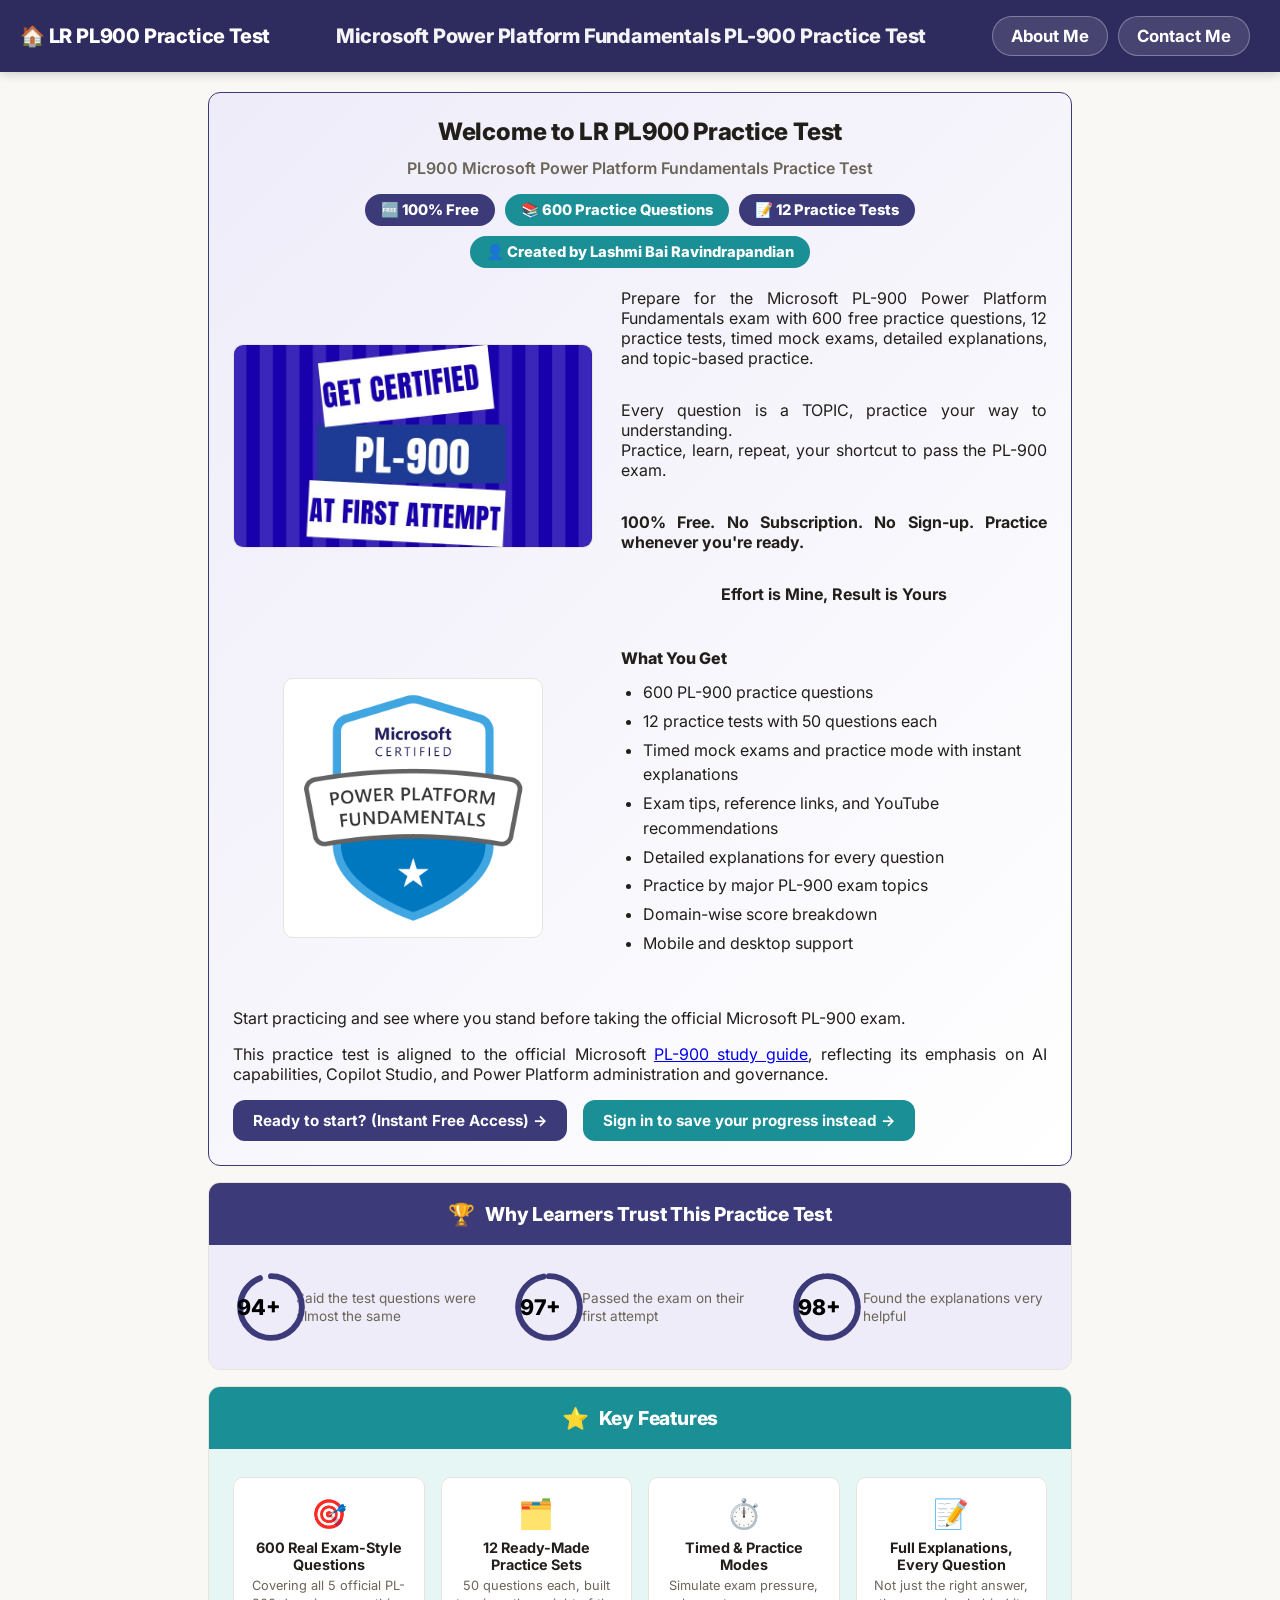
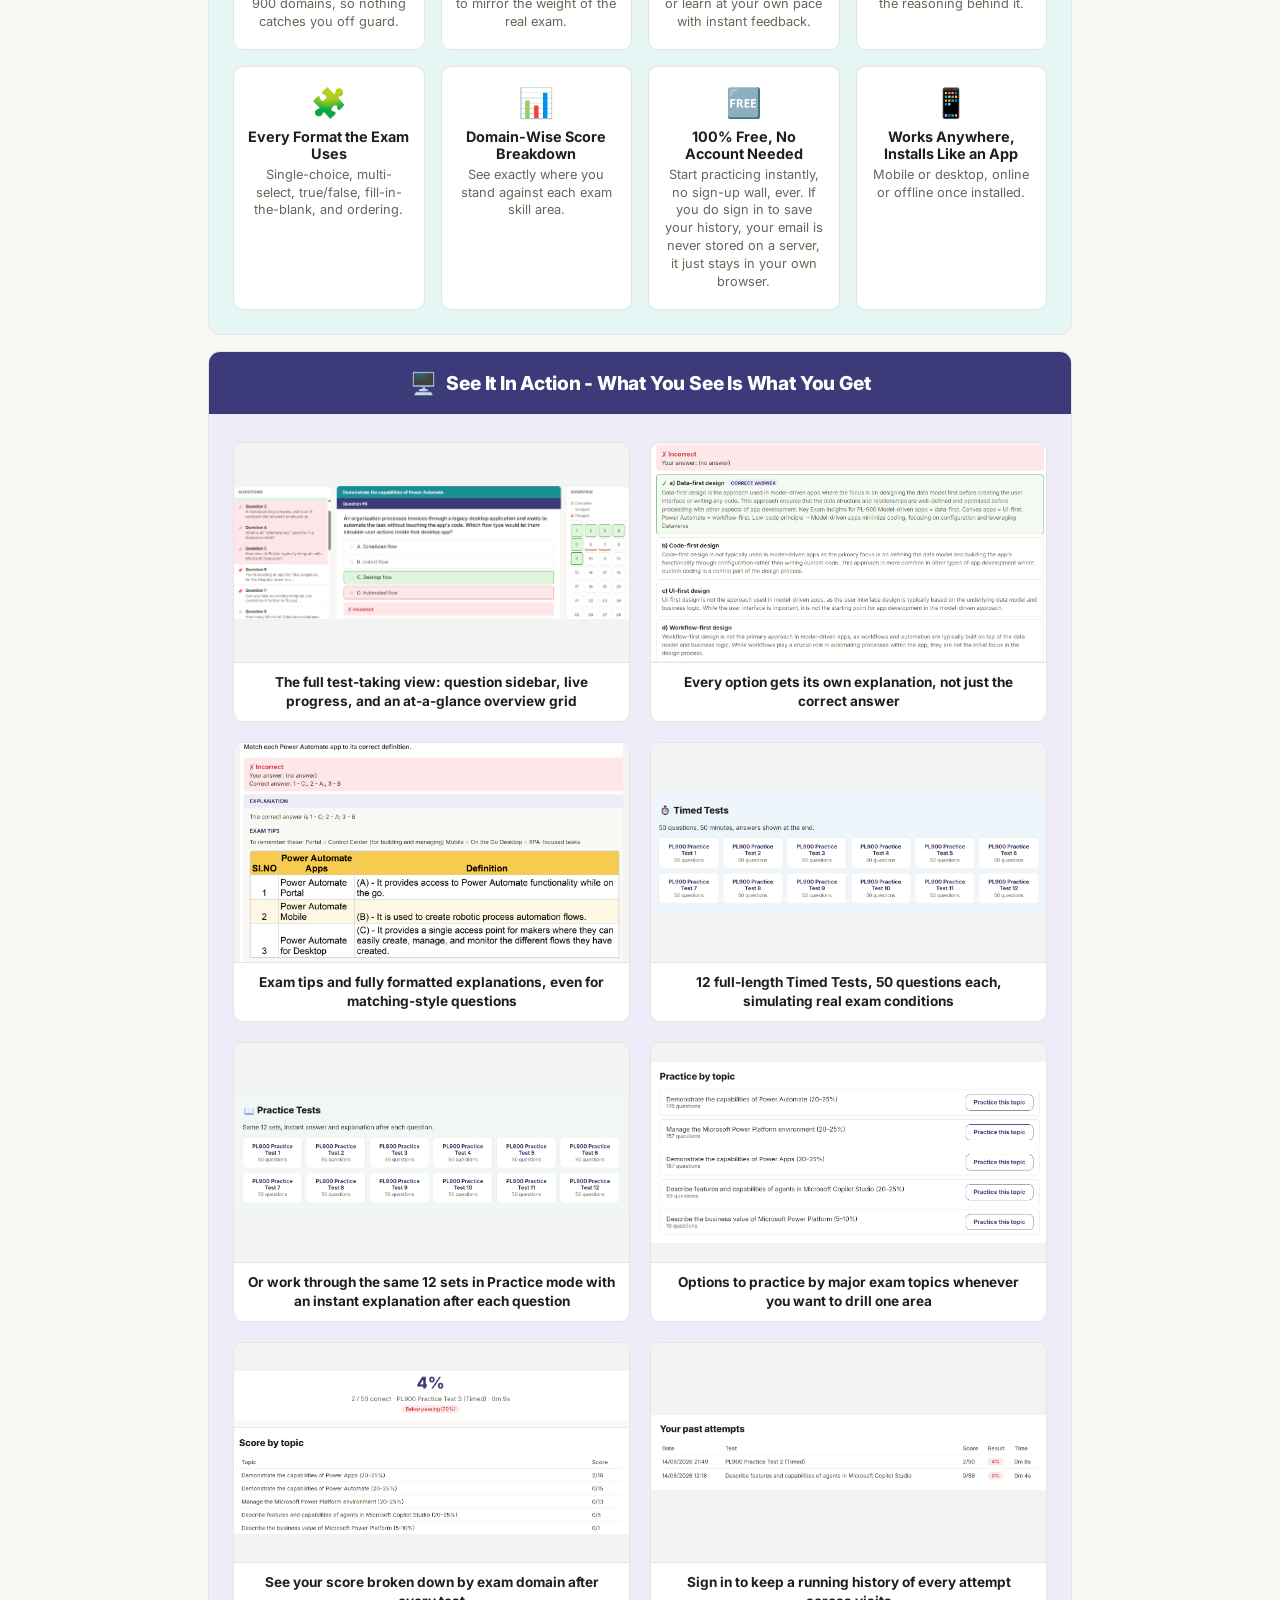
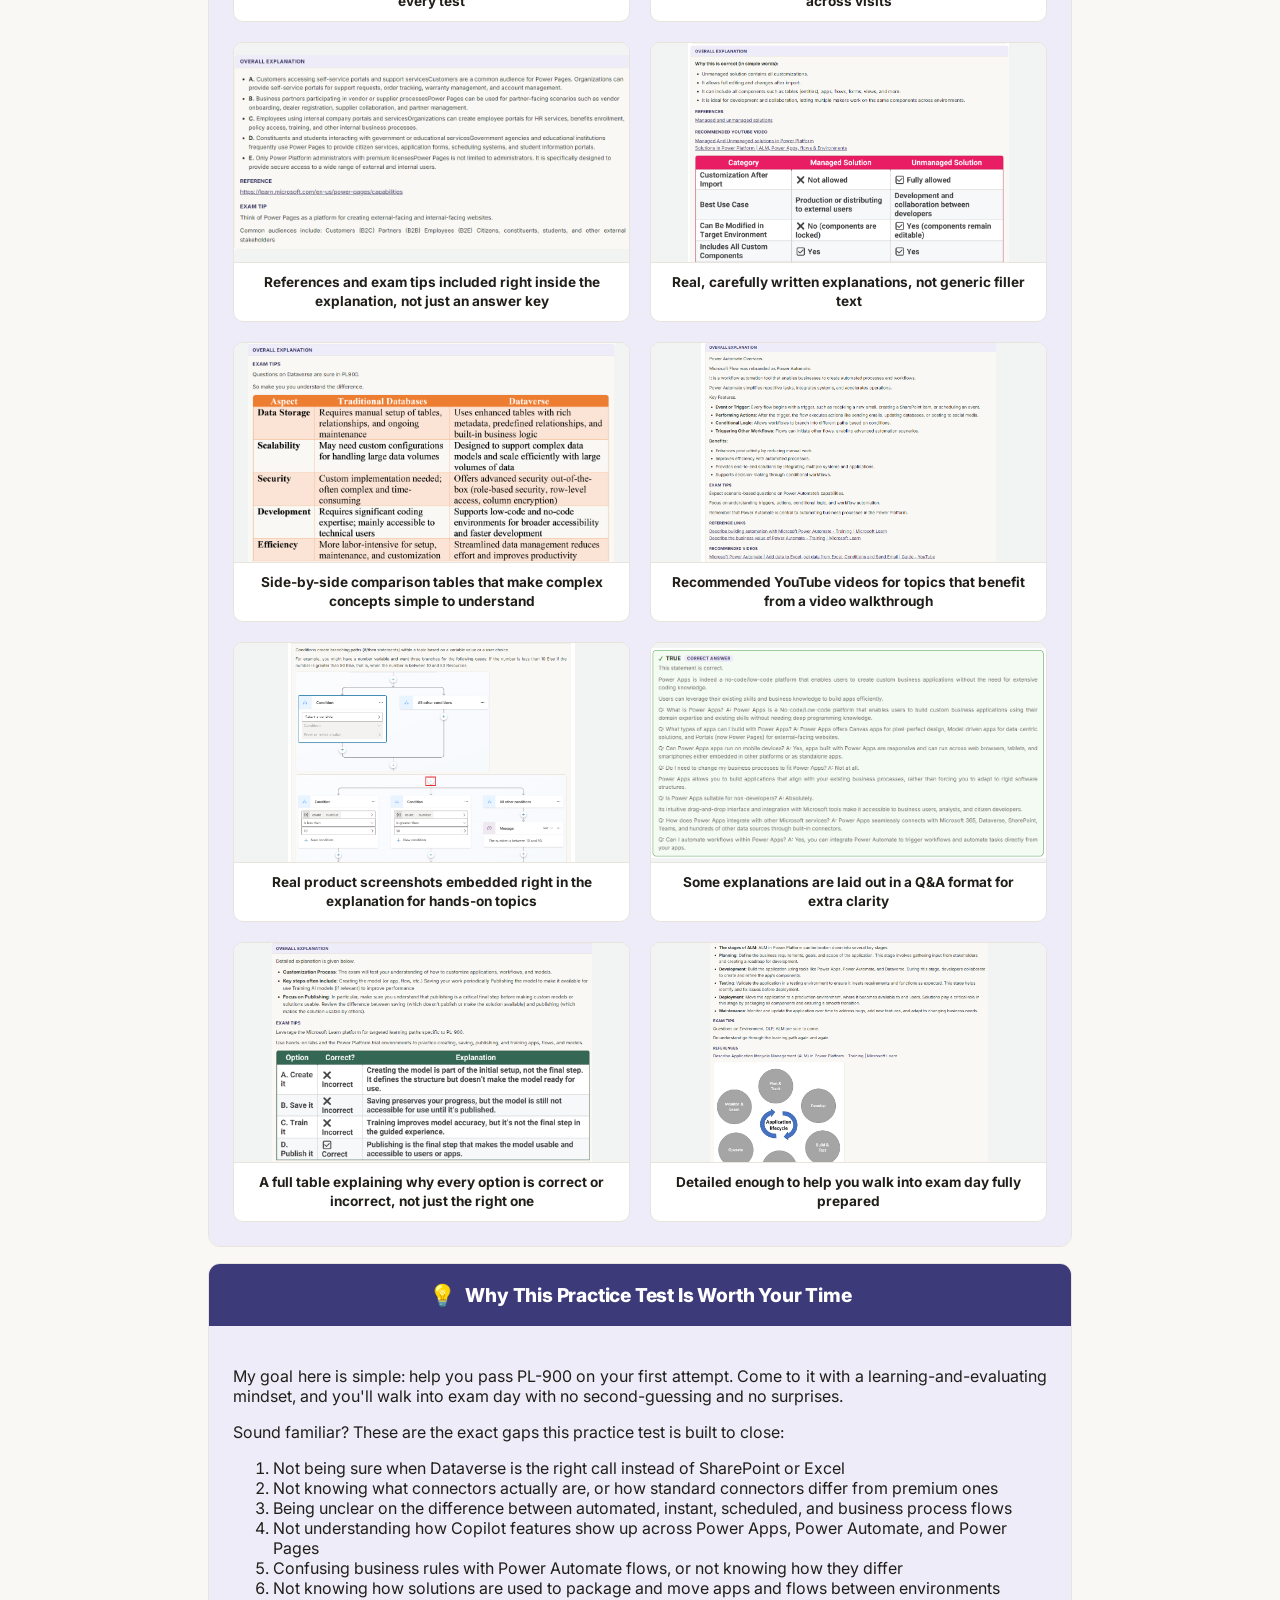
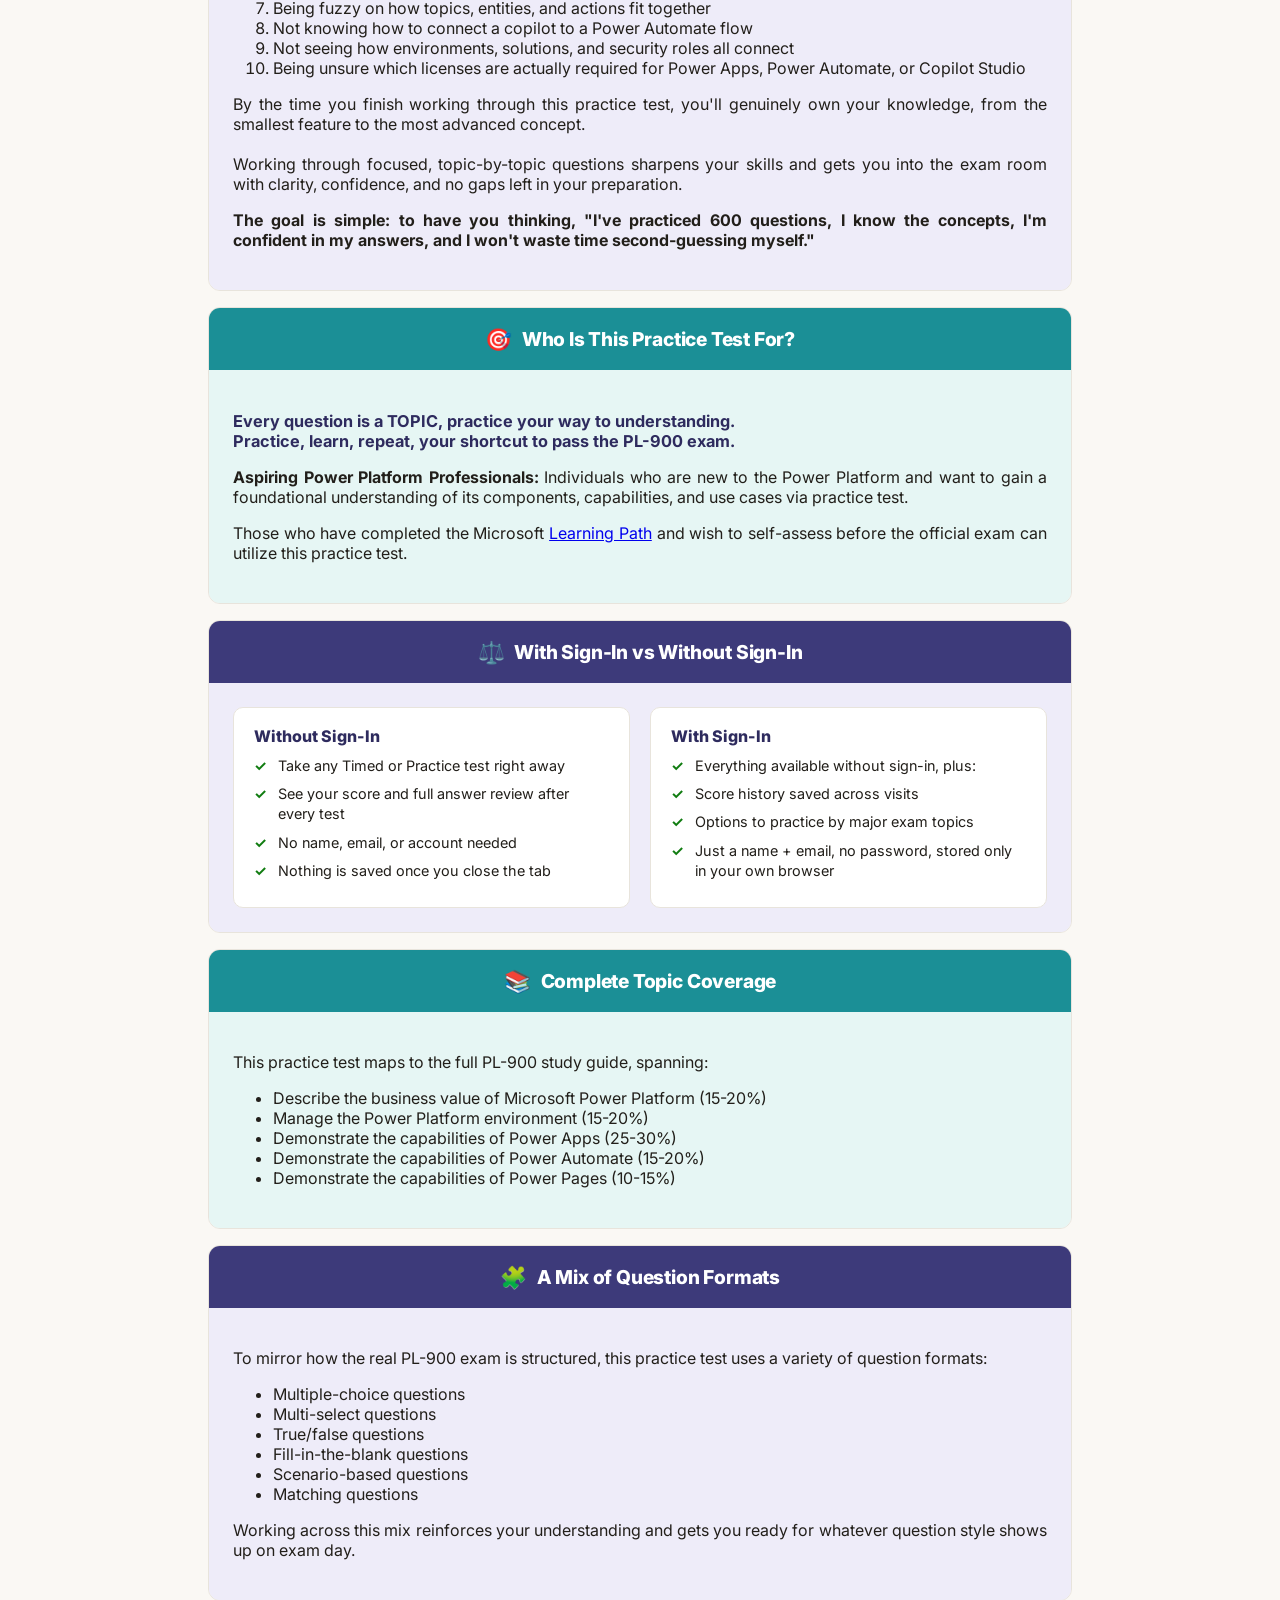
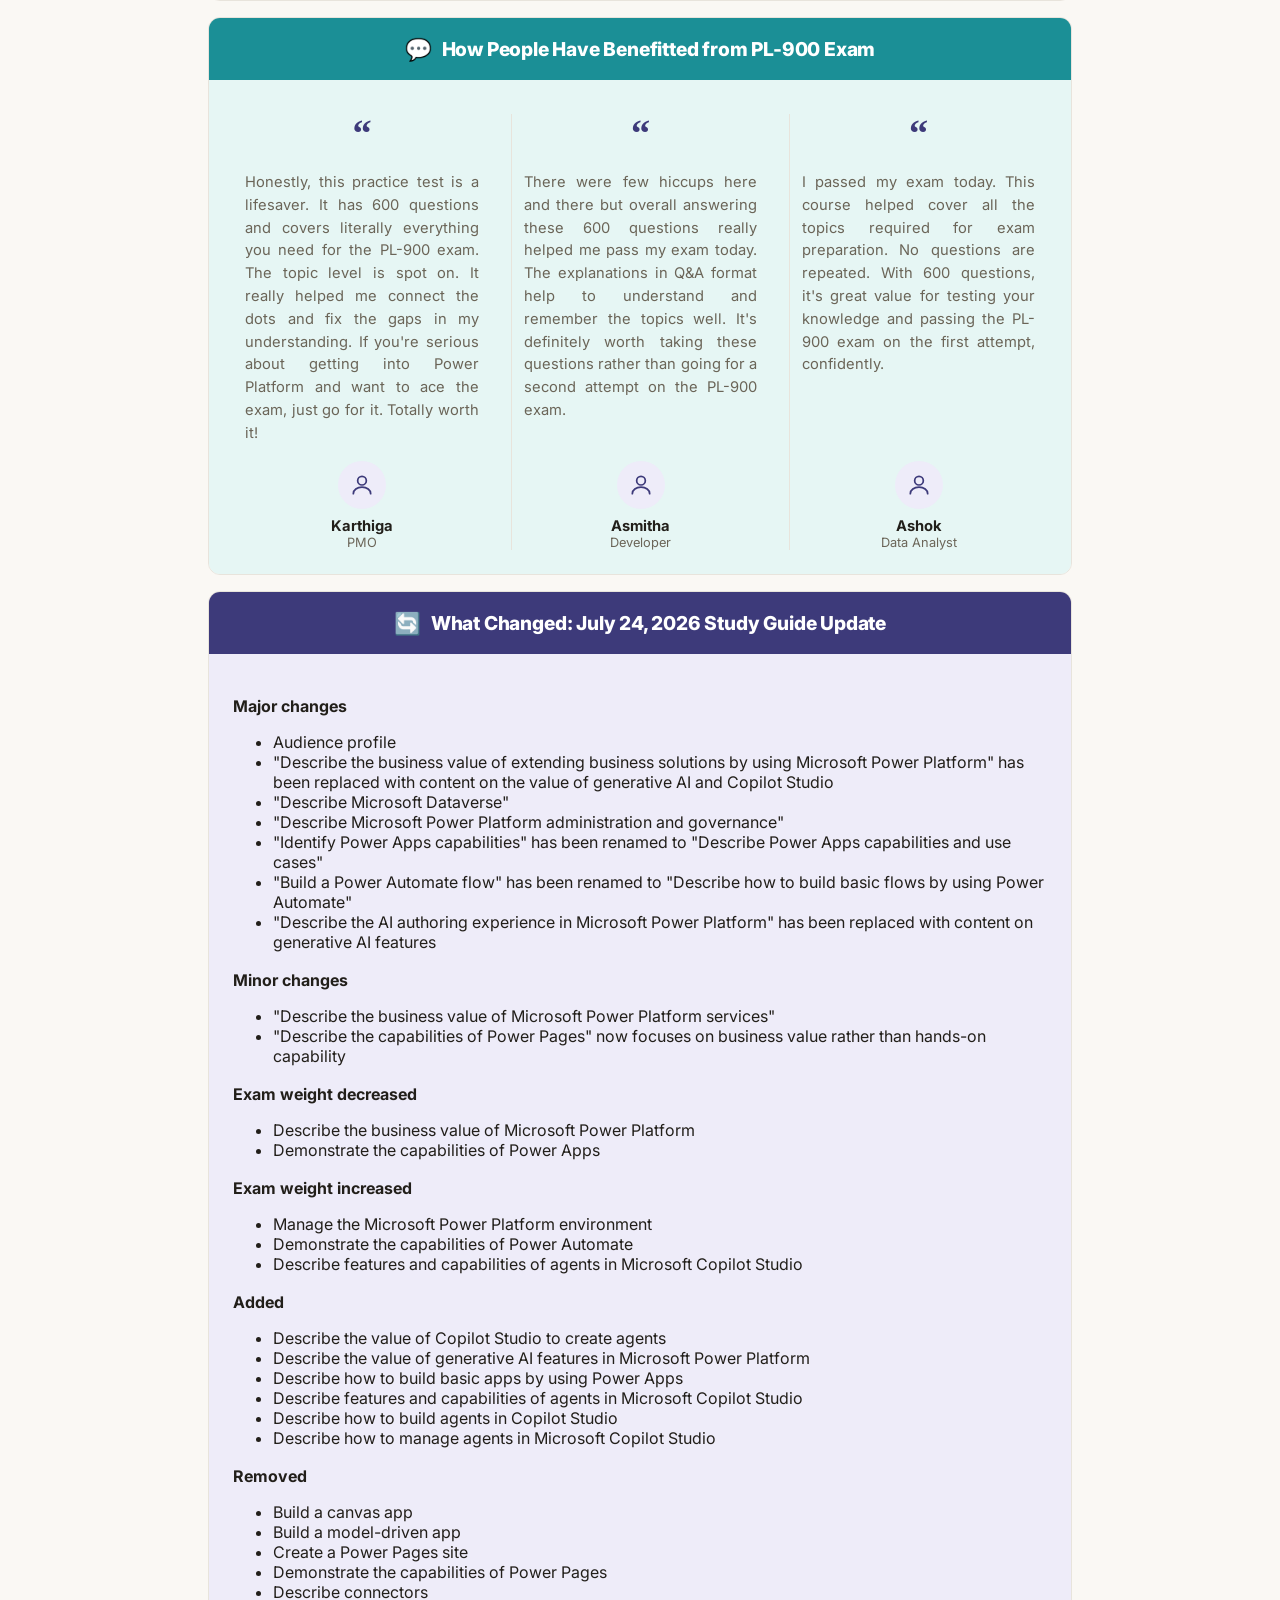
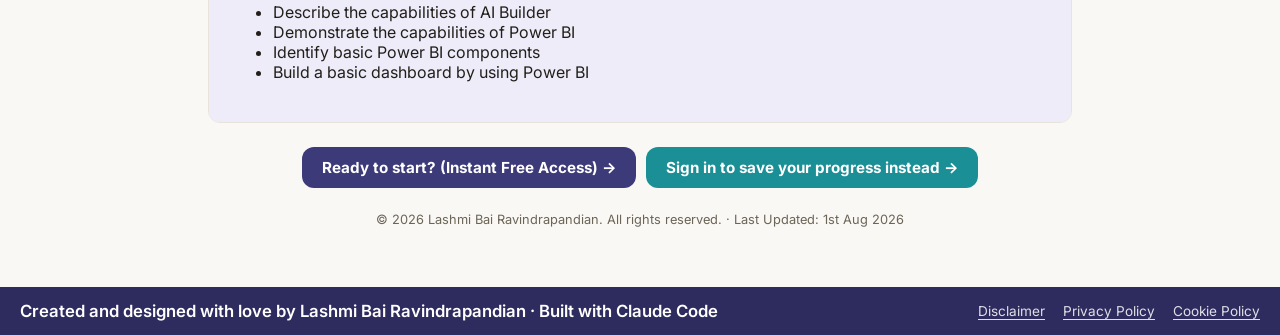
==== commit c0938004: "Drop 'original' from the homepage feature-list bullet "600 original PL-900 practice questions" -> "6" ====
--- a/index.html
+++ b/index.html
@@ -70,7 +70,7 @@
           <div class="hero-text">
             <p class="hero-text-list-heading">What You Get</p>
             <ul class="hero-text-list">
-              <li>600 original PL-900 practice questions</li>
+              <li>600 PL-900 practice questions</li>
               <li>12 practice tests with 50 questions each</li>
               <li>Timed mock exams and practice mode with instant explanations</li>
               <li>Exam tips, reference links, and YouTube recommendations</li>
@@ -632,7 +632,7 @@
         <div class="split-head"><span class="split-icon">💡</span> Why I Created This Test</div>
         <div class="split-body">
           <p>As I became more involved with Microsoft Power Platform and its potential to improve how businesses work, I wanted to understand the fundamentals more deeply and prepare for the PL-900 certification. While studying, I realized that learning the material was only one part of the preparation. The real challenge was applying that knowledge to questions and recognizing where there were still gaps.</p>
-          <p>When I was preparing, good free practice resources were hard to find. That is why I created this practice test — to bridge that gap for others on the same journey.</p>
+          <p>When I was preparing, good free practice resources were hard to find. That is why I created this practice test: to bridge that gap for others on the same journey.</p>
           <p>I curated all 600 questions using my own exam experience and study notes, then used <strong>GitHub and Claude Code</strong> to build and develop the application.</p>
           <p>I hope it helps you prepare with confidence and makes your PL-900 journey a little easier.</p>
         </div>
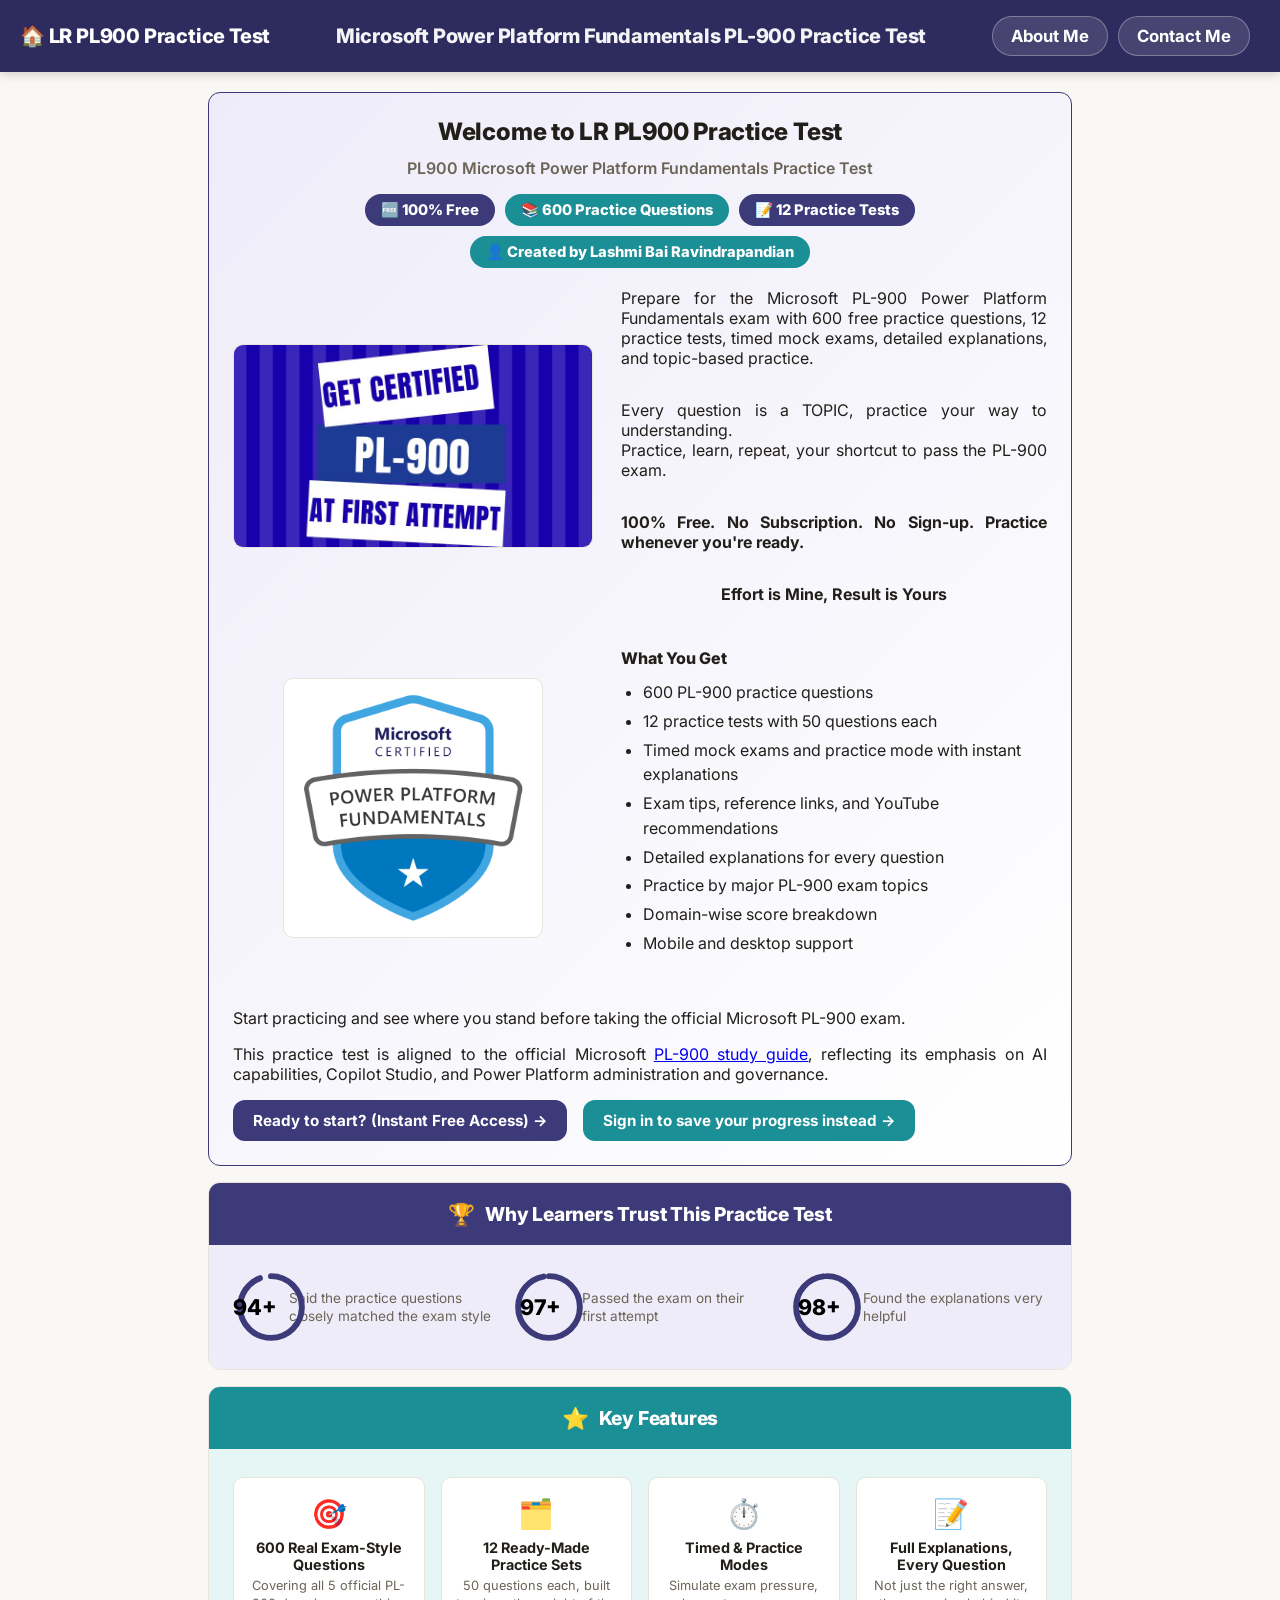
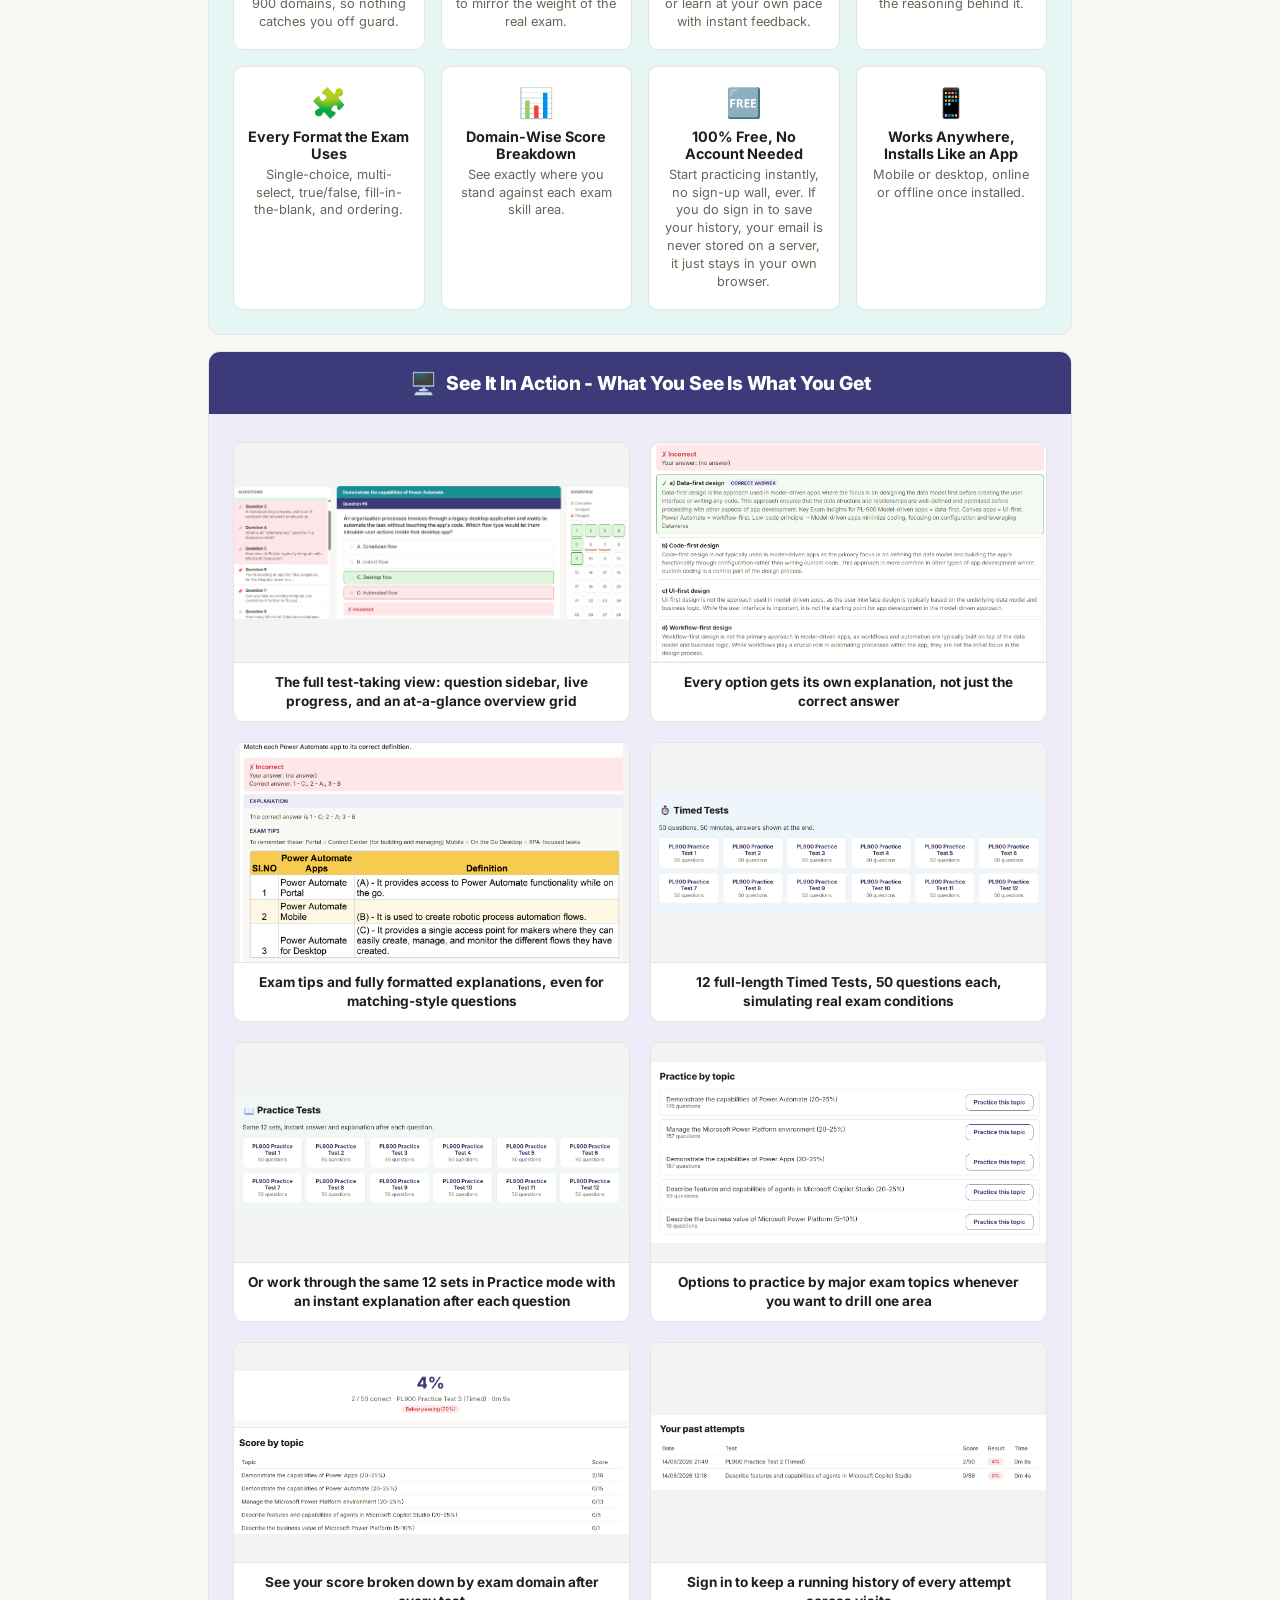
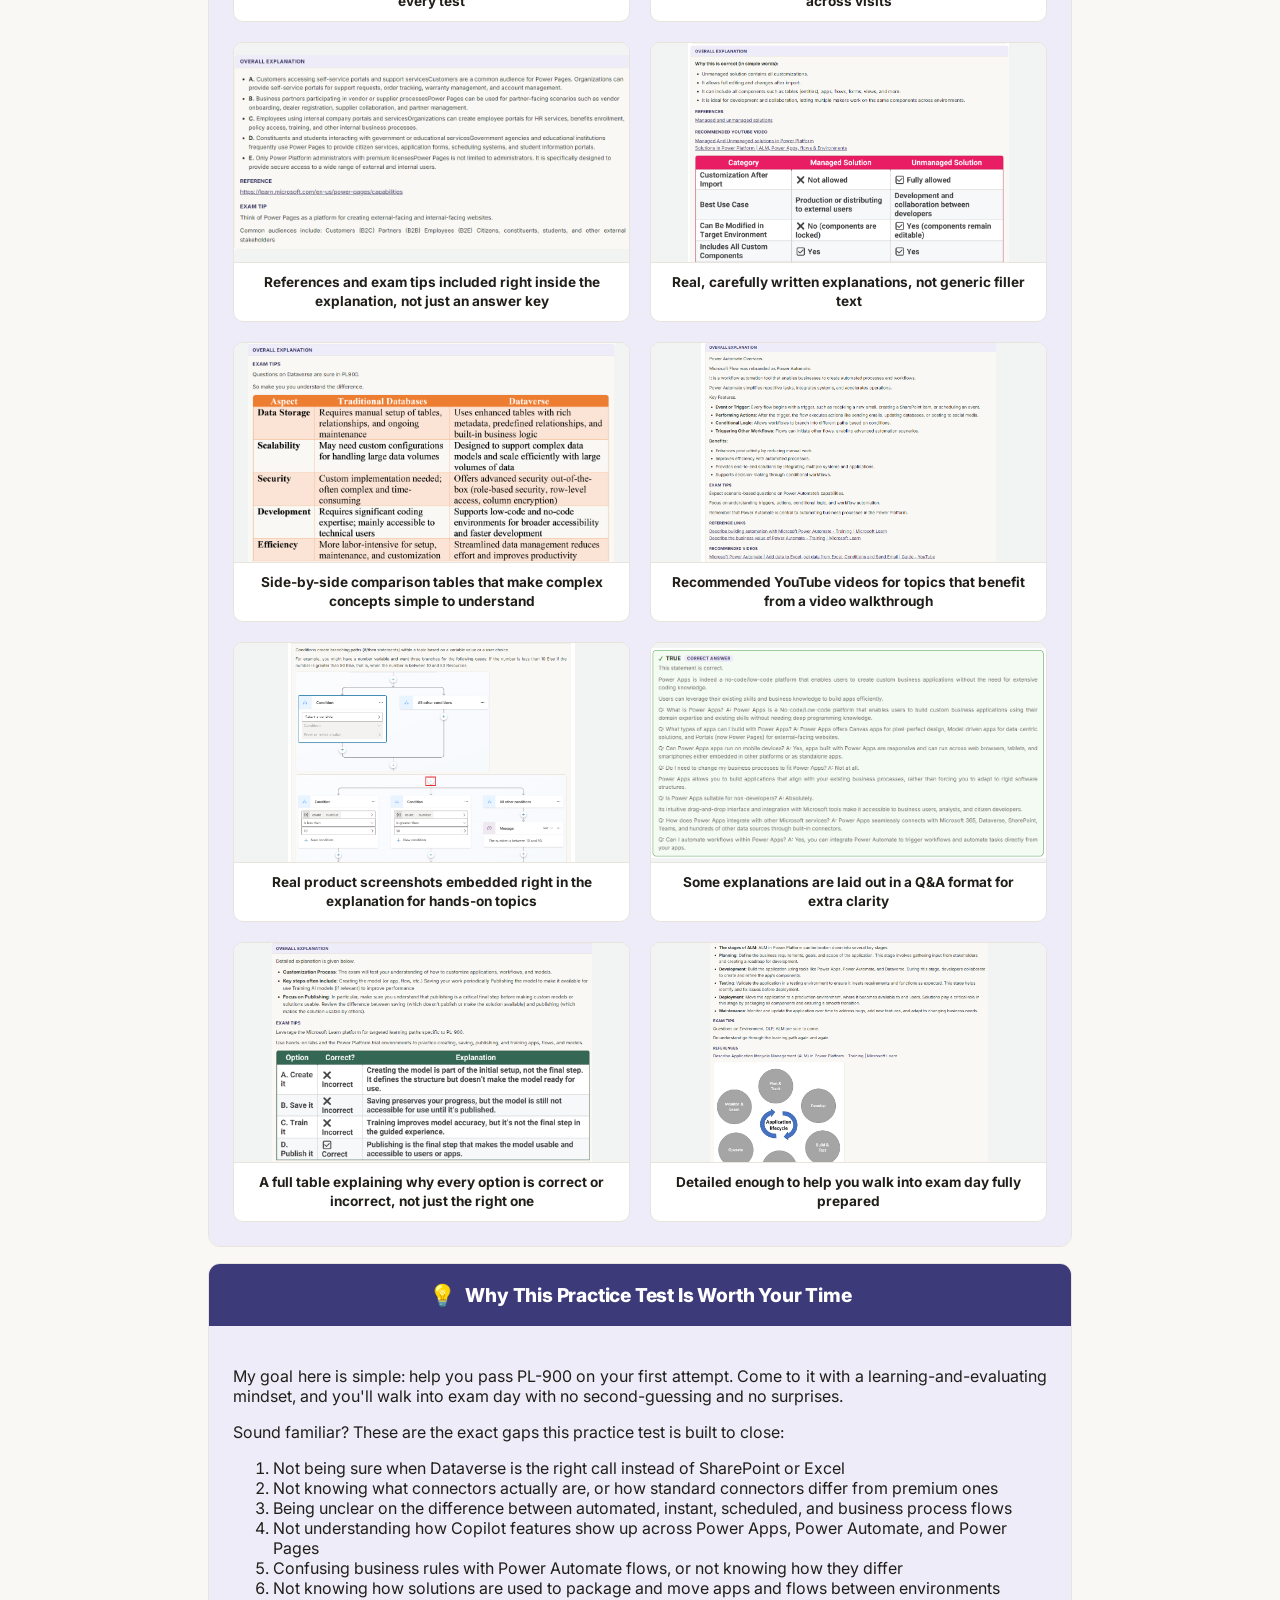
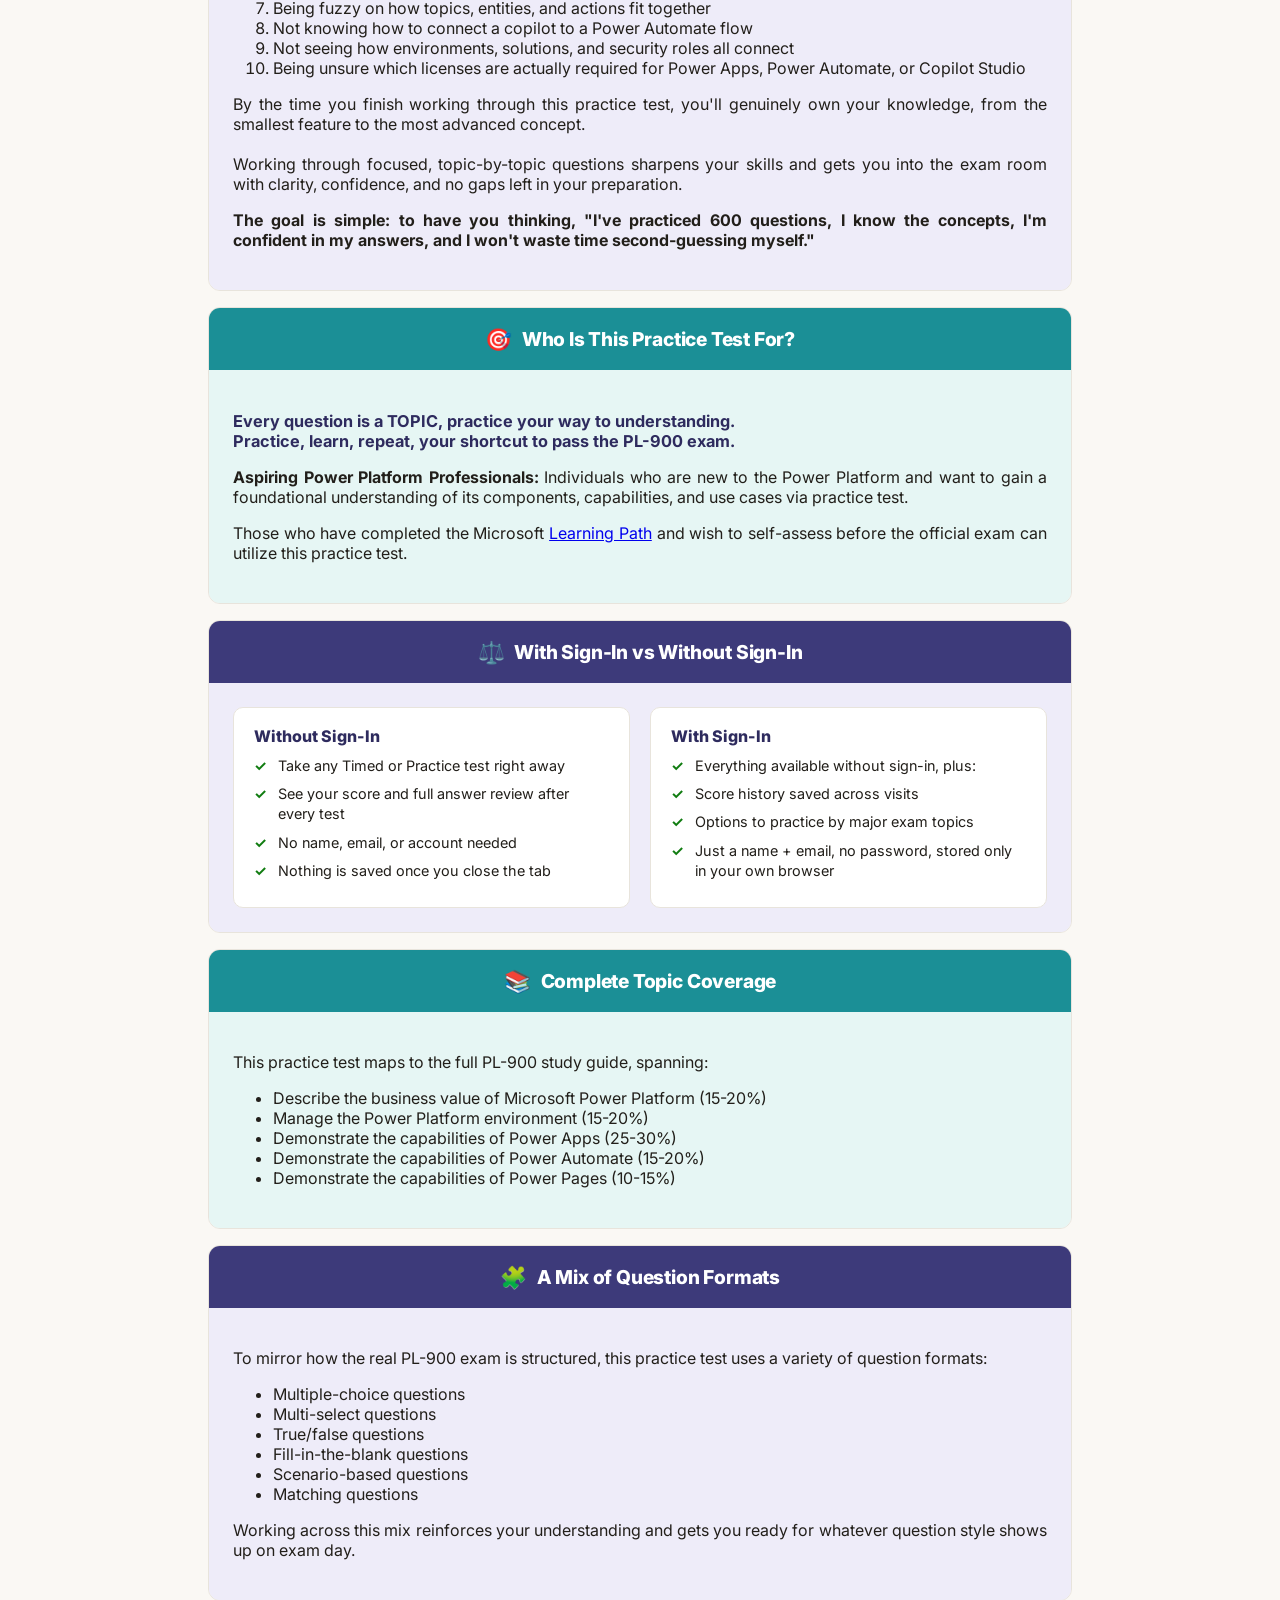
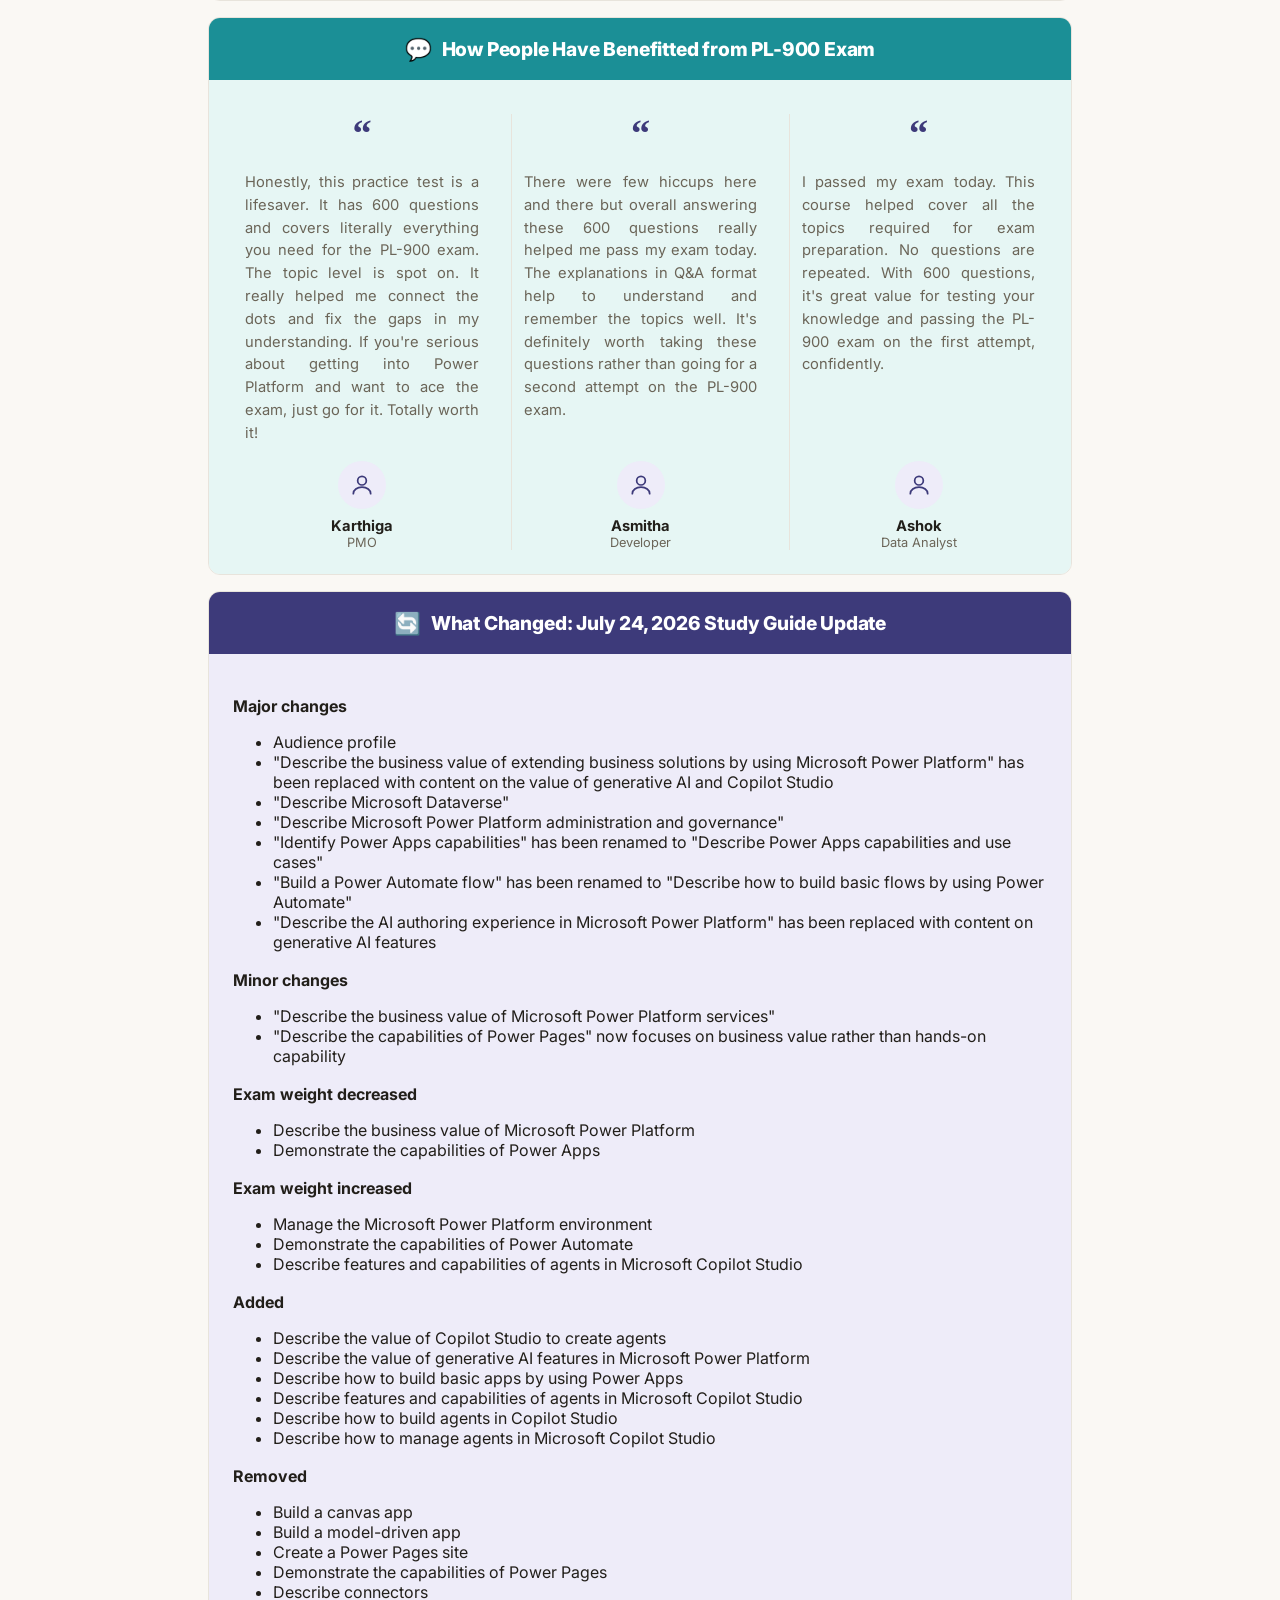
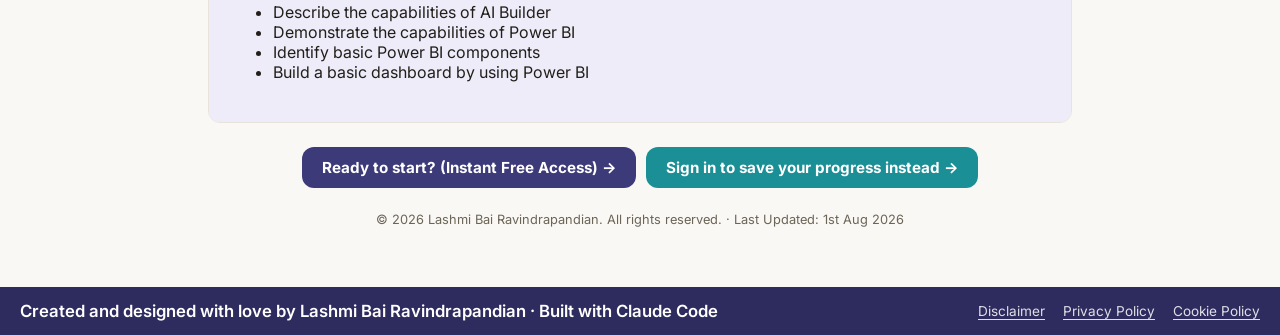
==== commit 143305b4: "Reword the '94+' stat to avoid claiming exam questions are 'the same' "Said the test questions were " ====
--- a/index.html
+++ b/index.html
@@ -102,7 +102,7 @@
                 <circle cx="32" cy="32" r="26" class="stat-ring-fill" style="stroke-dasharray:163.36; stroke-dashoffset:9.8;" />
               </svg>
               <div class="stat-pct-wrap"><span class="stat-pct">94+</span></div>
-              <div class="stat-label">Said the test questions were almost the same</div>
+              <div class="stat-label">Said the practice questions closely matched the exam style</div>
             </div>
             <div class="stat-item">
               <svg class="stat-ring" viewBox="0 0 64 64">
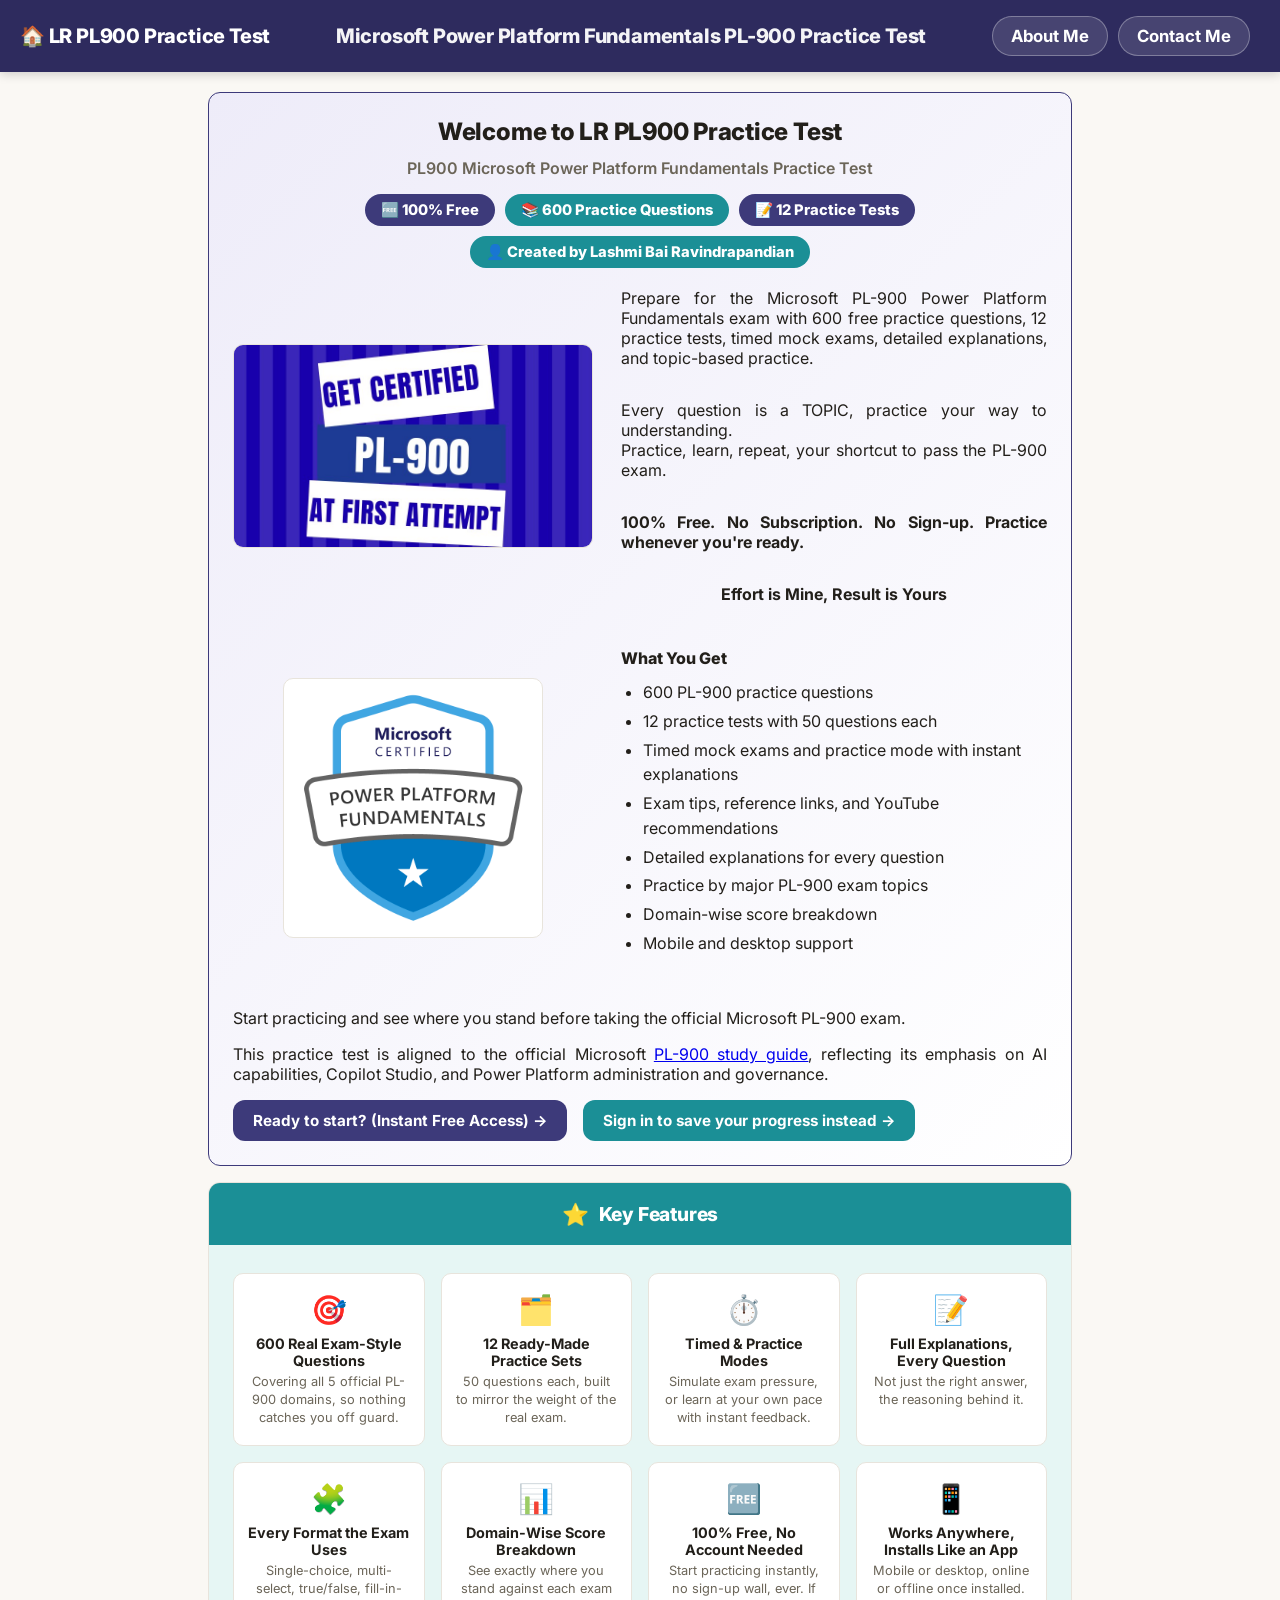
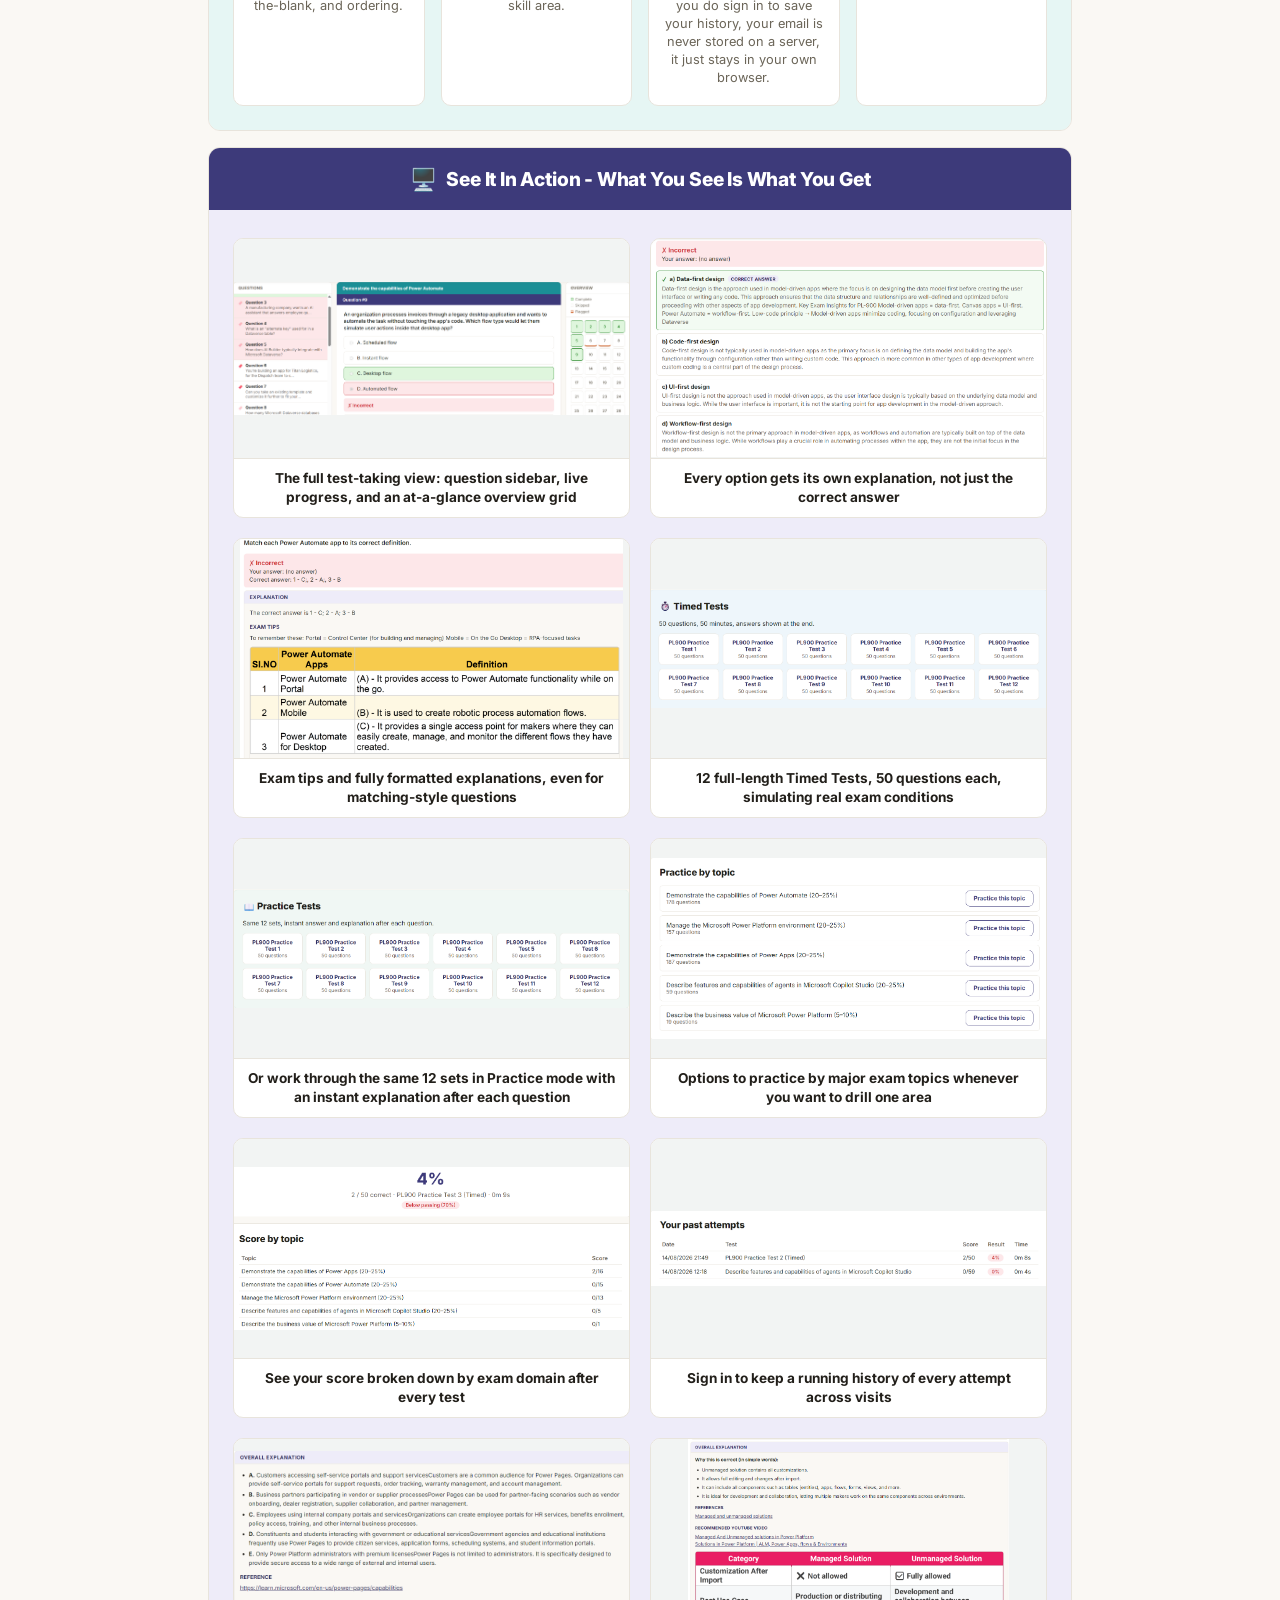
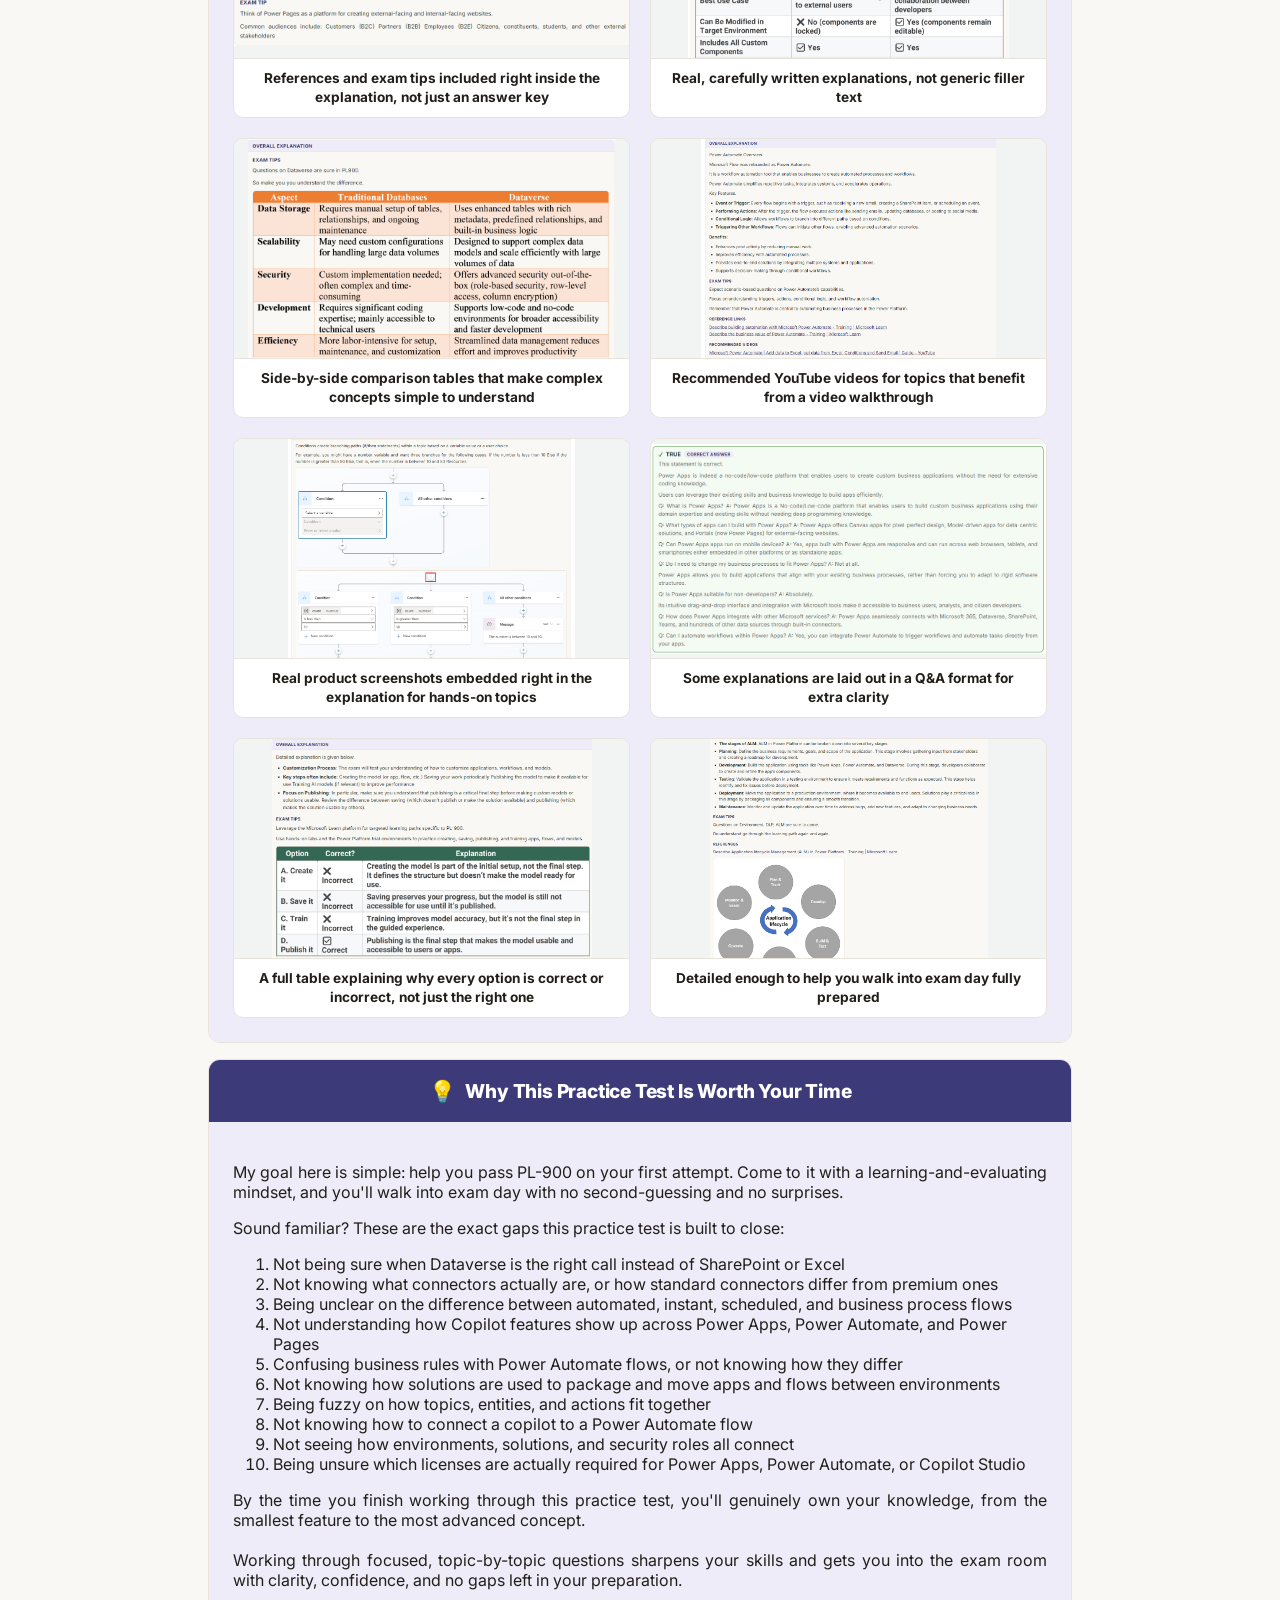
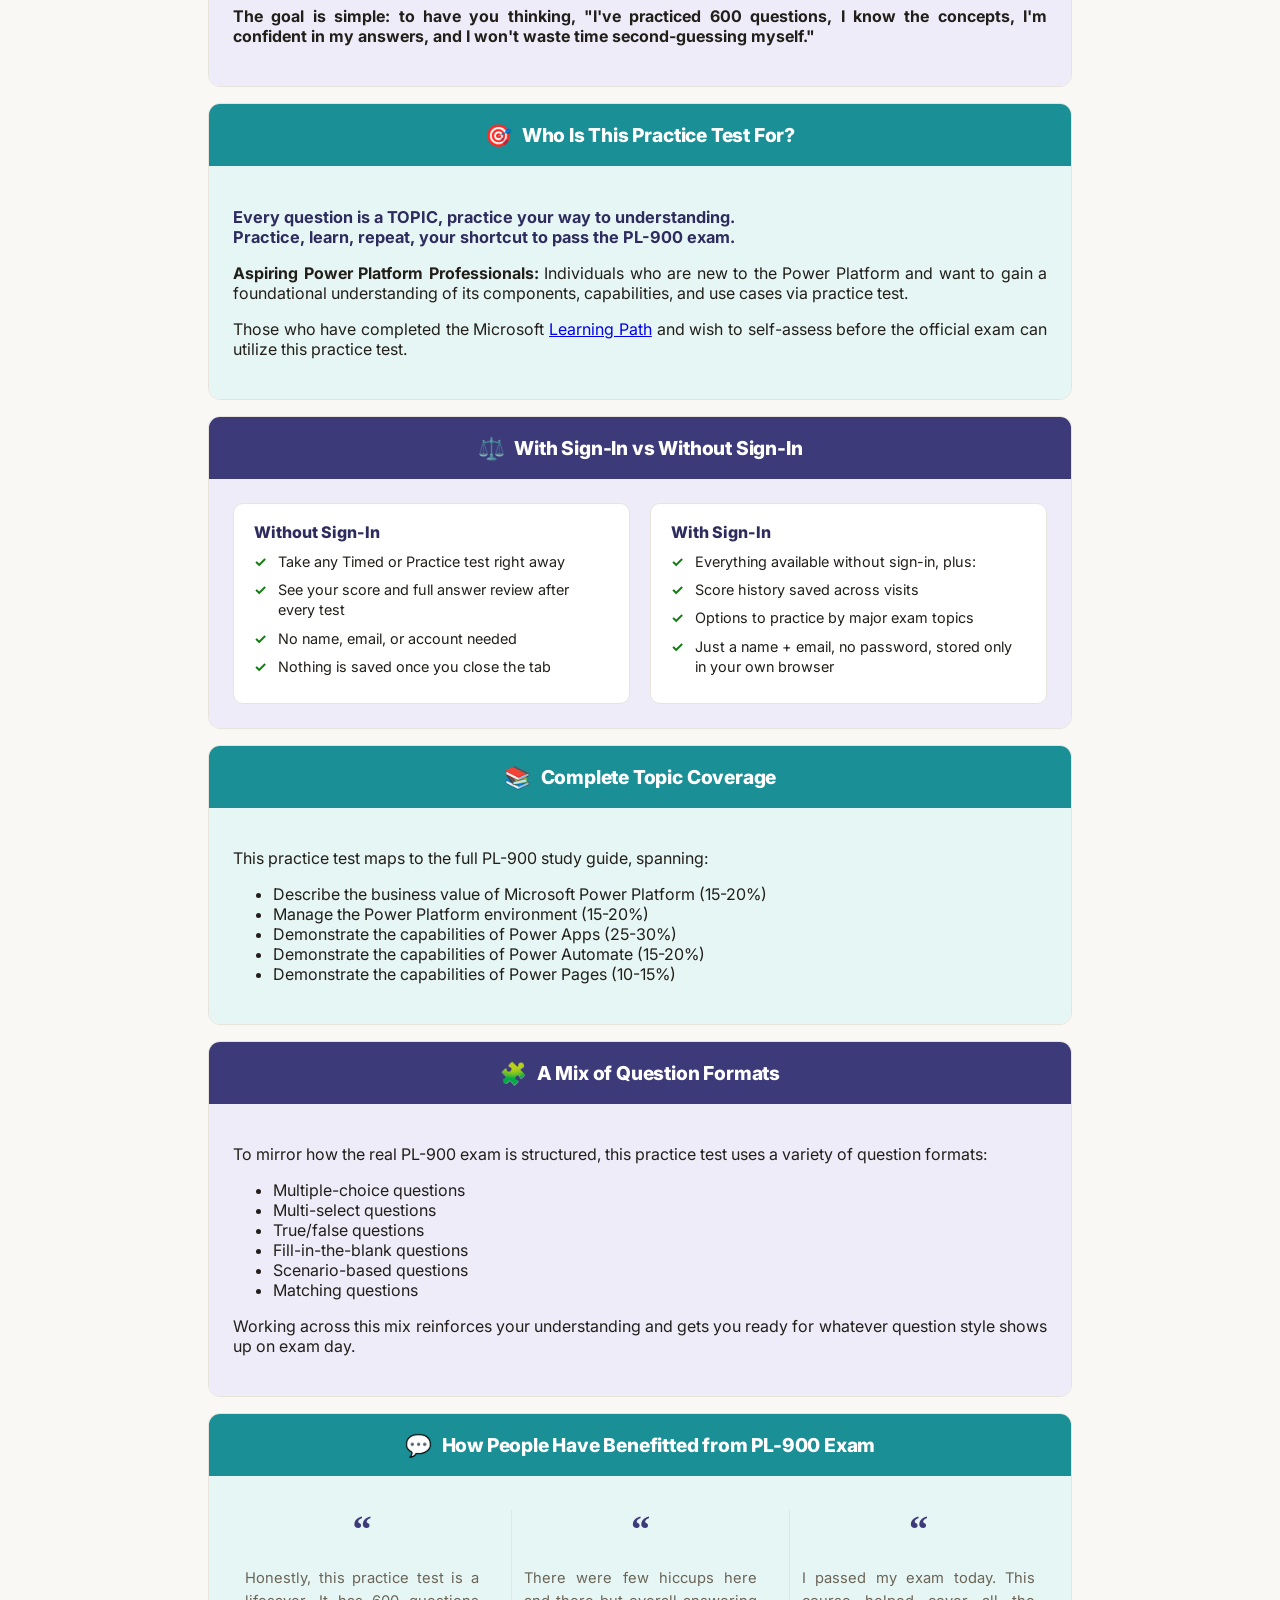
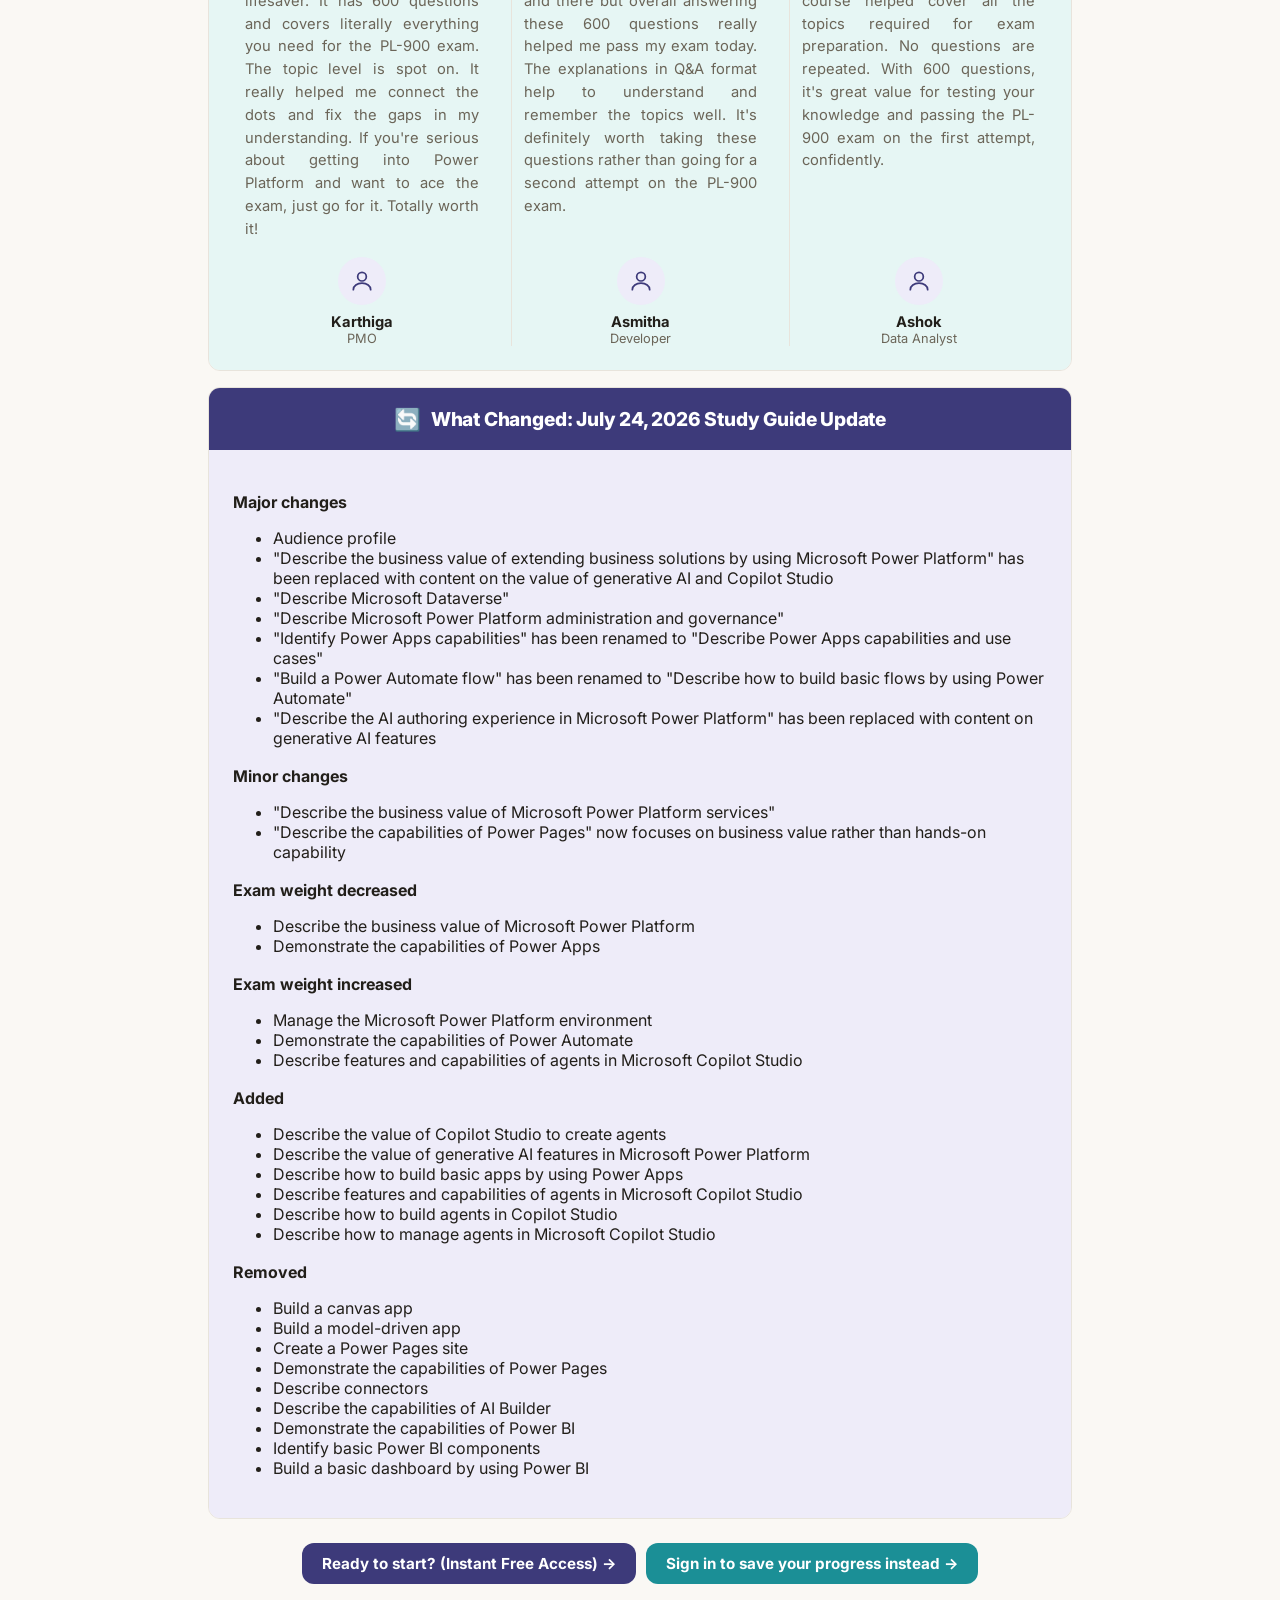
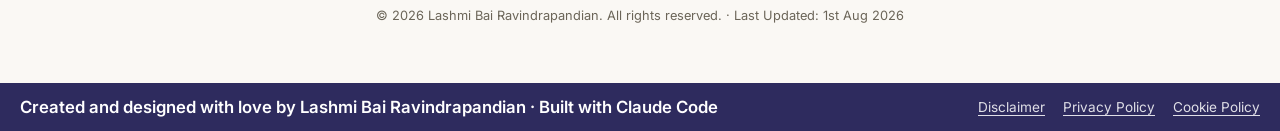
==== commit 6b8d01ba: "Remove the 'Why Learners Trust This Practice Test' stats section from the homepage PL900-only per ex" ====
--- a/index.html
+++ b/index.html
@@ -92,38 +92,6 @@
         </div>
       </div>
 
-      <div class="split-card pair-a">
-        <div class="split-head"><span class="split-icon">🏆</span> Why Learners Trust This Practice Test</div>
-        <div class="split-body">
-          <div class="stats-row">
-            <div class="stat-item">
-              <svg class="stat-ring" viewBox="0 0 64 64">
-                <circle cx="32" cy="32" r="26" class="stat-ring-track" />
-                <circle cx="32" cy="32" r="26" class="stat-ring-fill" style="stroke-dasharray:163.36; stroke-dashoffset:9.8;" />
-              </svg>
-              <div class="stat-pct-wrap"><span class="stat-pct">94+</span></div>
-              <div class="stat-label">Said the practice questions closely matched the exam style</div>
-            </div>
-            <div class="stat-item">
-              <svg class="stat-ring" viewBox="0 0 64 64">
-                <circle cx="32" cy="32" r="26" class="stat-ring-track" />
-                <circle cx="32" cy="32" r="26" class="stat-ring-fill" style="stroke-dasharray:163.36; stroke-dashoffset:4.9;" />
-              </svg>
-              <div class="stat-pct-wrap"><span class="stat-pct">97+</span></div>
-              <div class="stat-label">Passed the exam on their first attempt</div>
-            </div>
-            <div class="stat-item">
-              <svg class="stat-ring" viewBox="0 0 64 64">
-                <circle cx="32" cy="32" r="26" class="stat-ring-track" />
-                <circle cx="32" cy="32" r="26" class="stat-ring-fill" style="stroke-dasharray:163.36; stroke-dashoffset:3.27;" />
-              </svg>
-              <div class="stat-pct-wrap"><span class="stat-pct">98+</span></div>
-              <div class="stat-label">Found the explanations very helpful</div>
-            </div>
-          </div>
-        </div>
-      </div>
-
       <div class="split-card pair-b">
         <div class="split-head"><span class="split-icon">⭐</span> Key Features</div>
         <div class="split-body">
--- a/style.css
+++ b/style.css
@@ -275,6 +275,7 @@
   display: inline-flex; align-items: center; gap: 6px;
   background: var(--accent); color: #fff; font-weight: 800; font-size: 0.92rem;
   padding: 7px 16px; border-radius: 999px;
+  text-align: center;
 }
 .hero-badge:nth-child(even) { background: #1b8f96; }
 .feature-list {
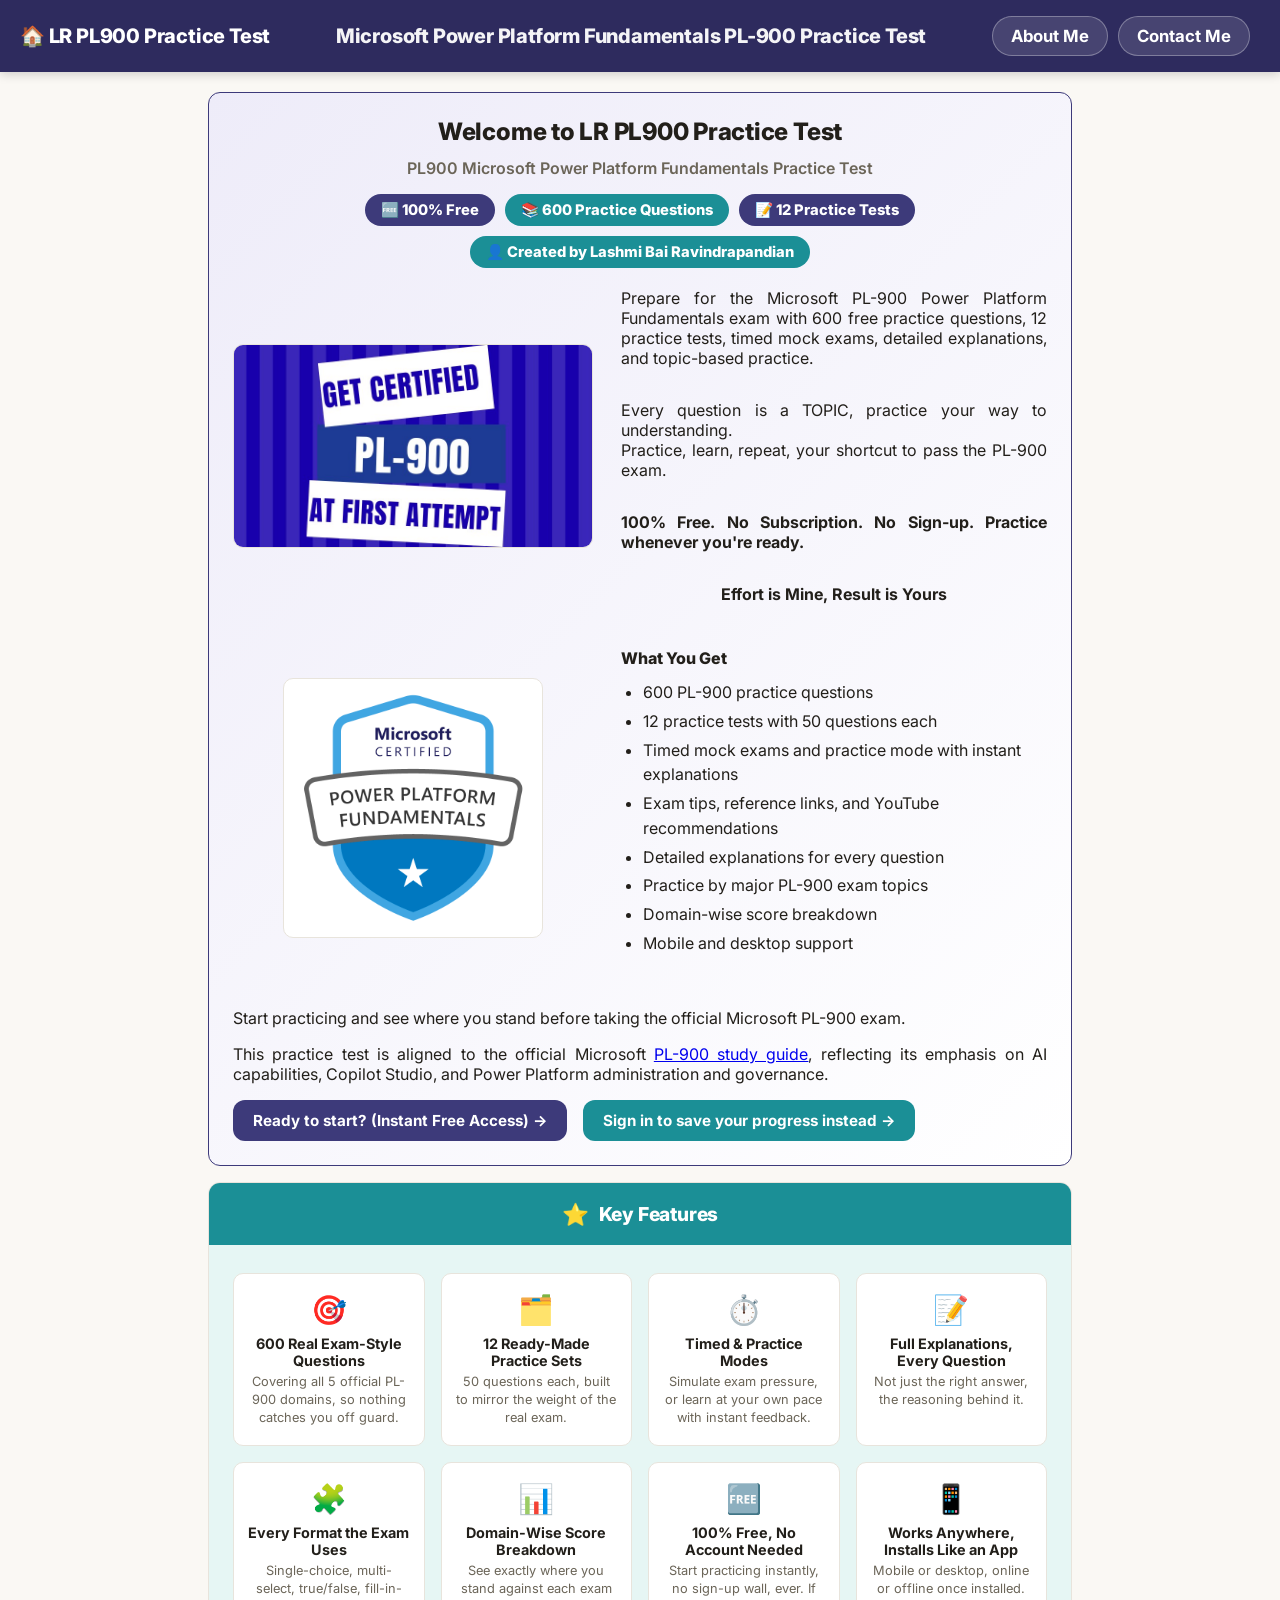
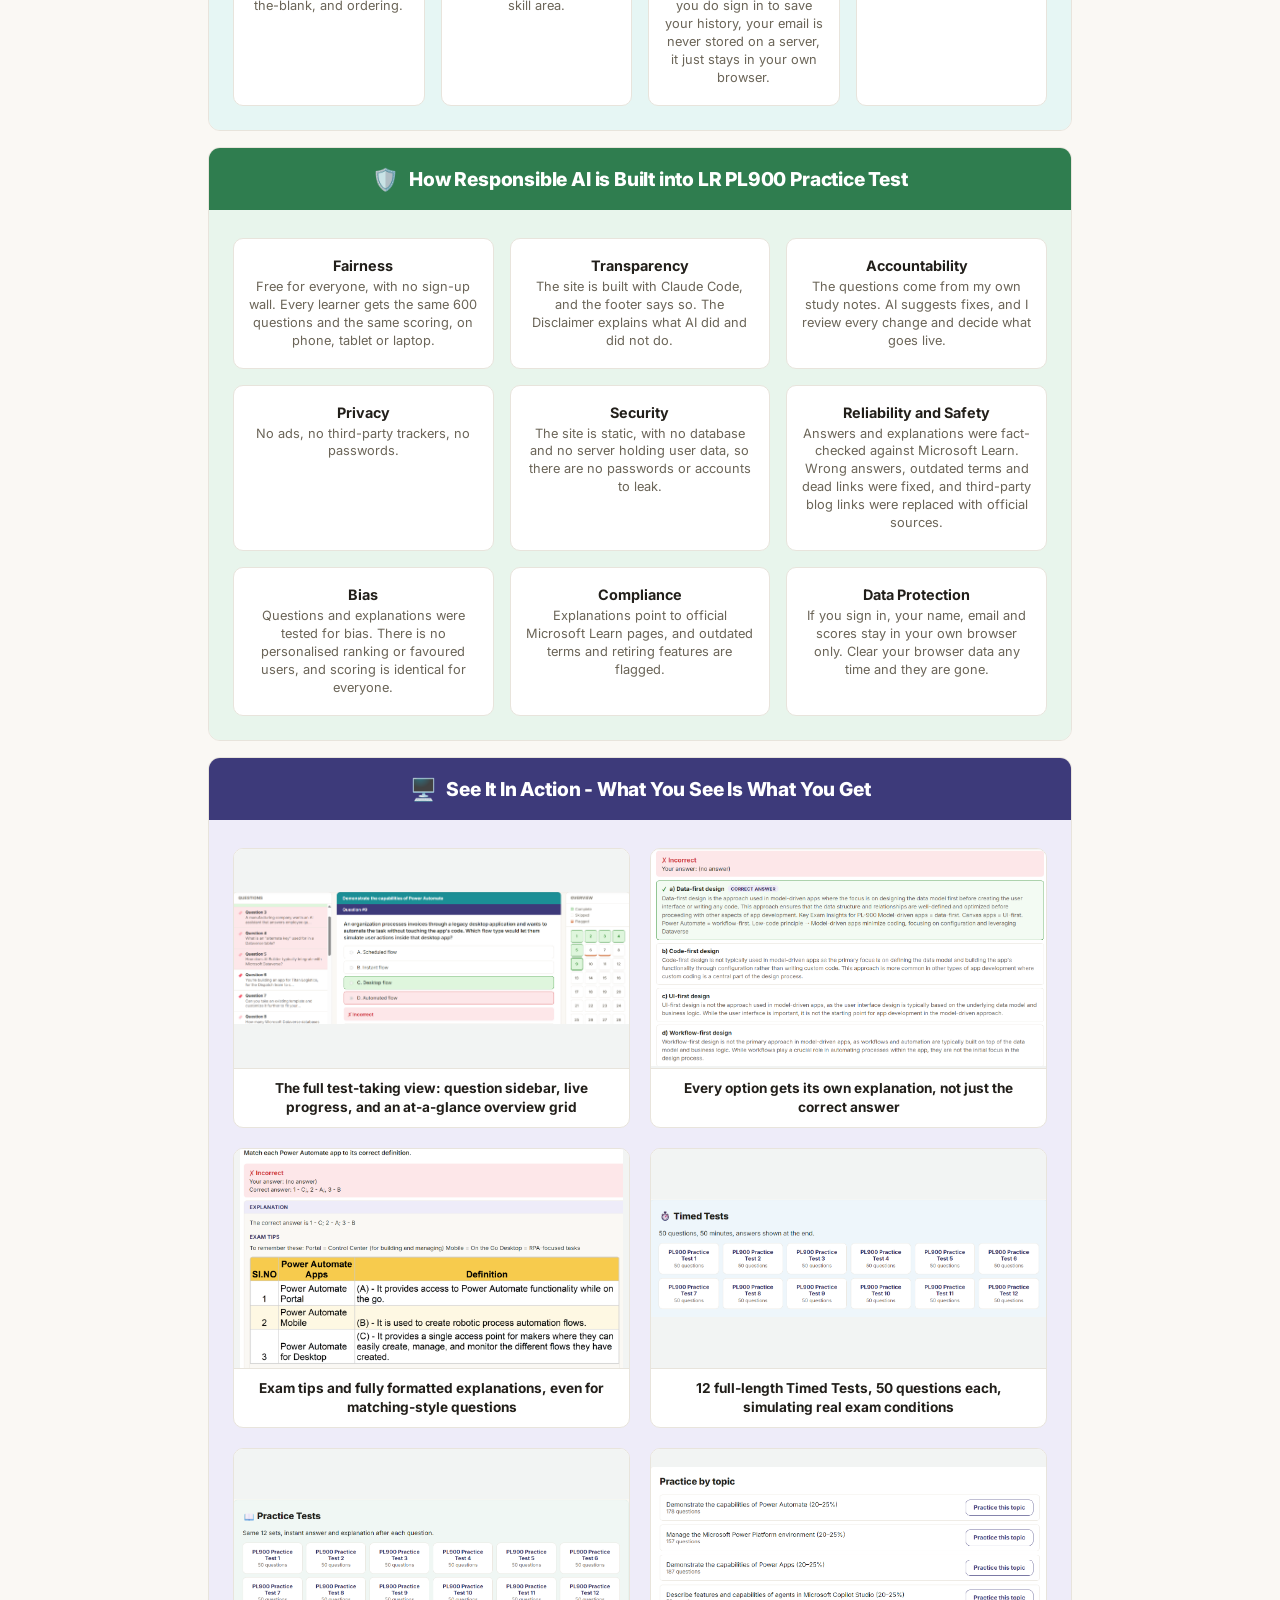
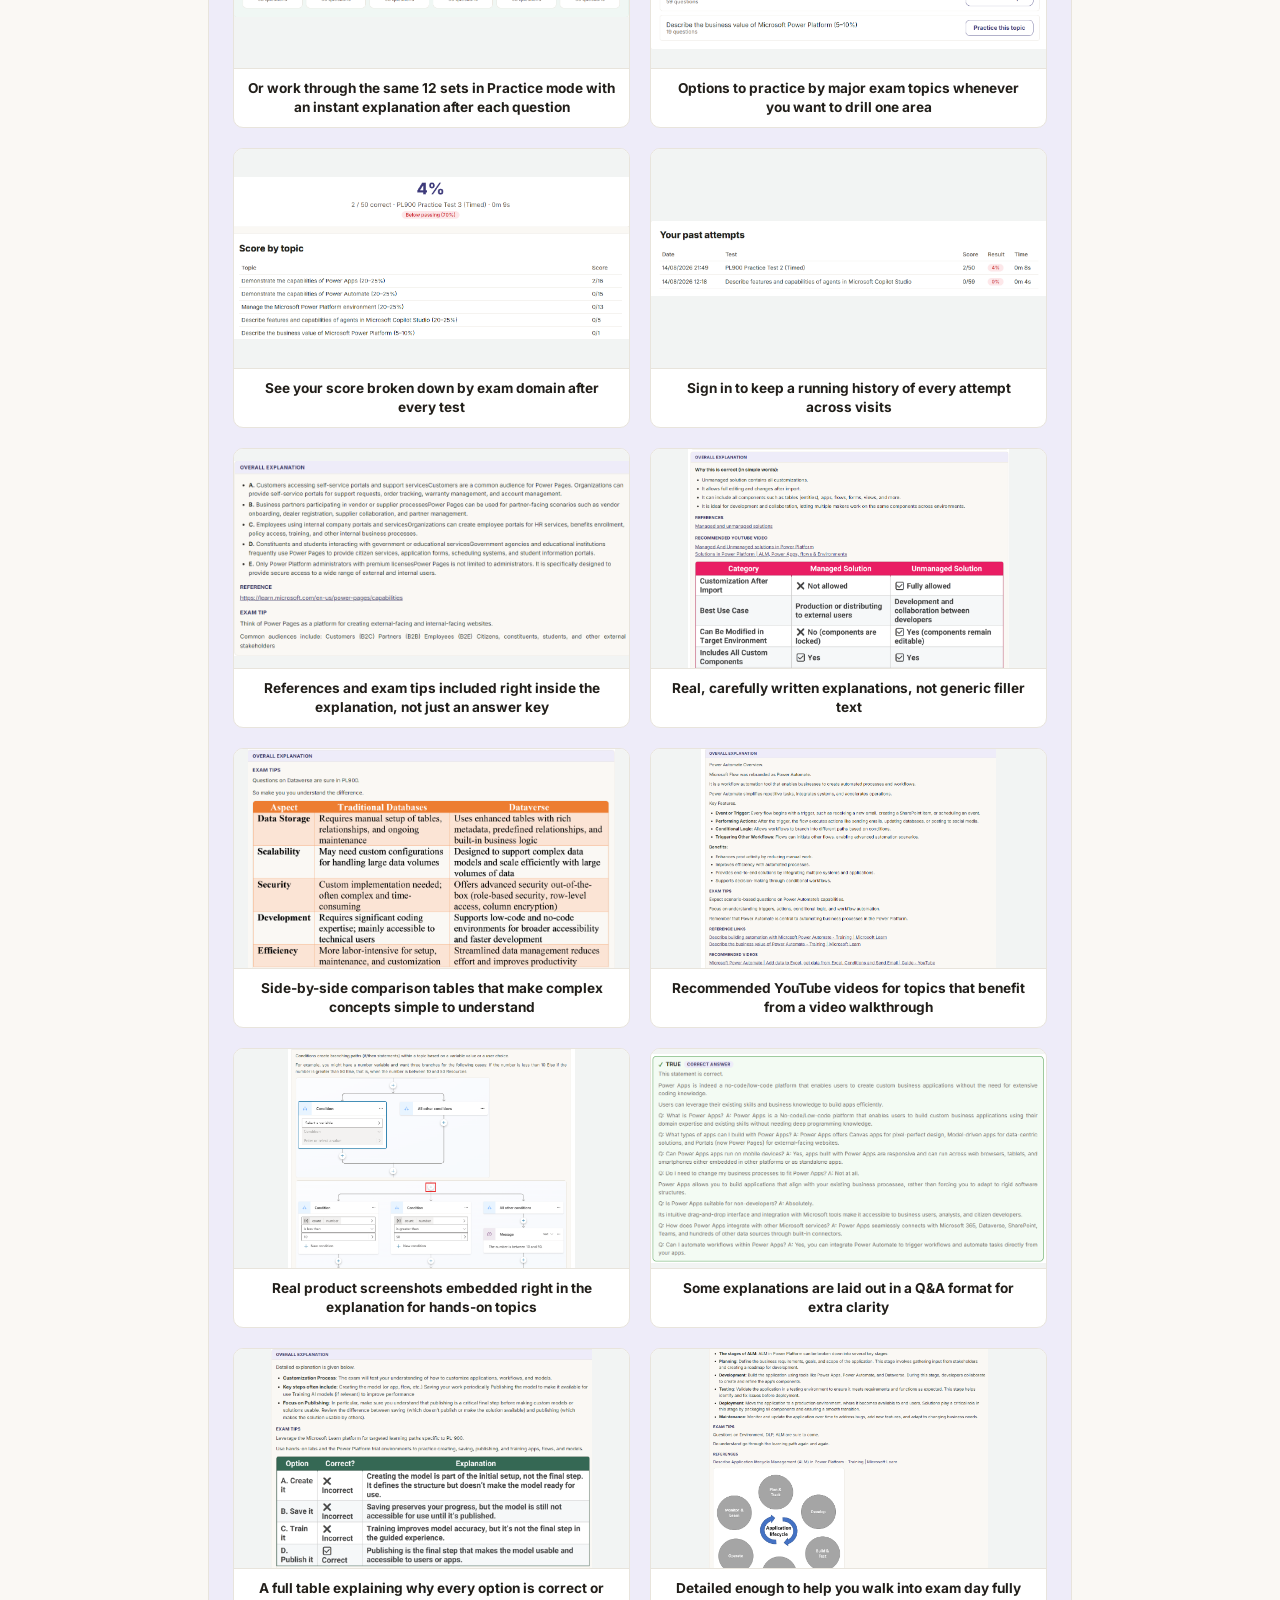
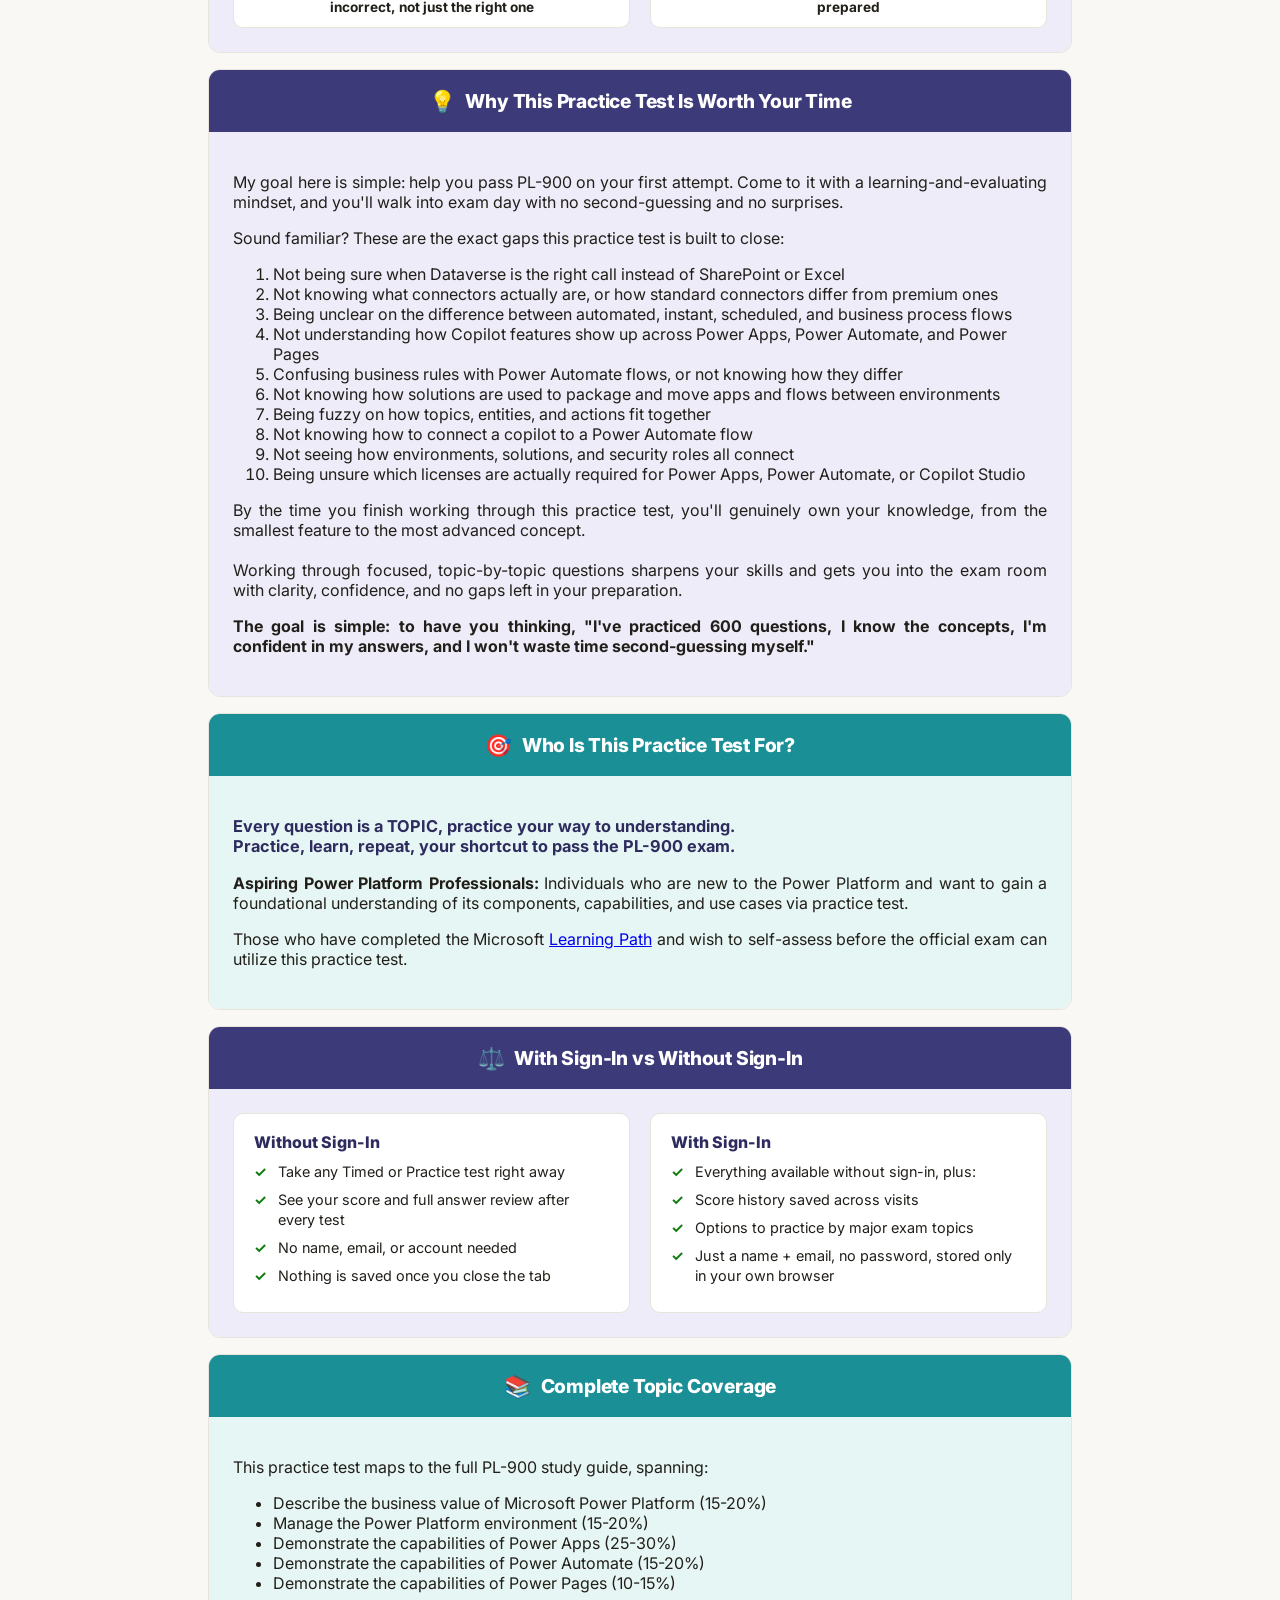
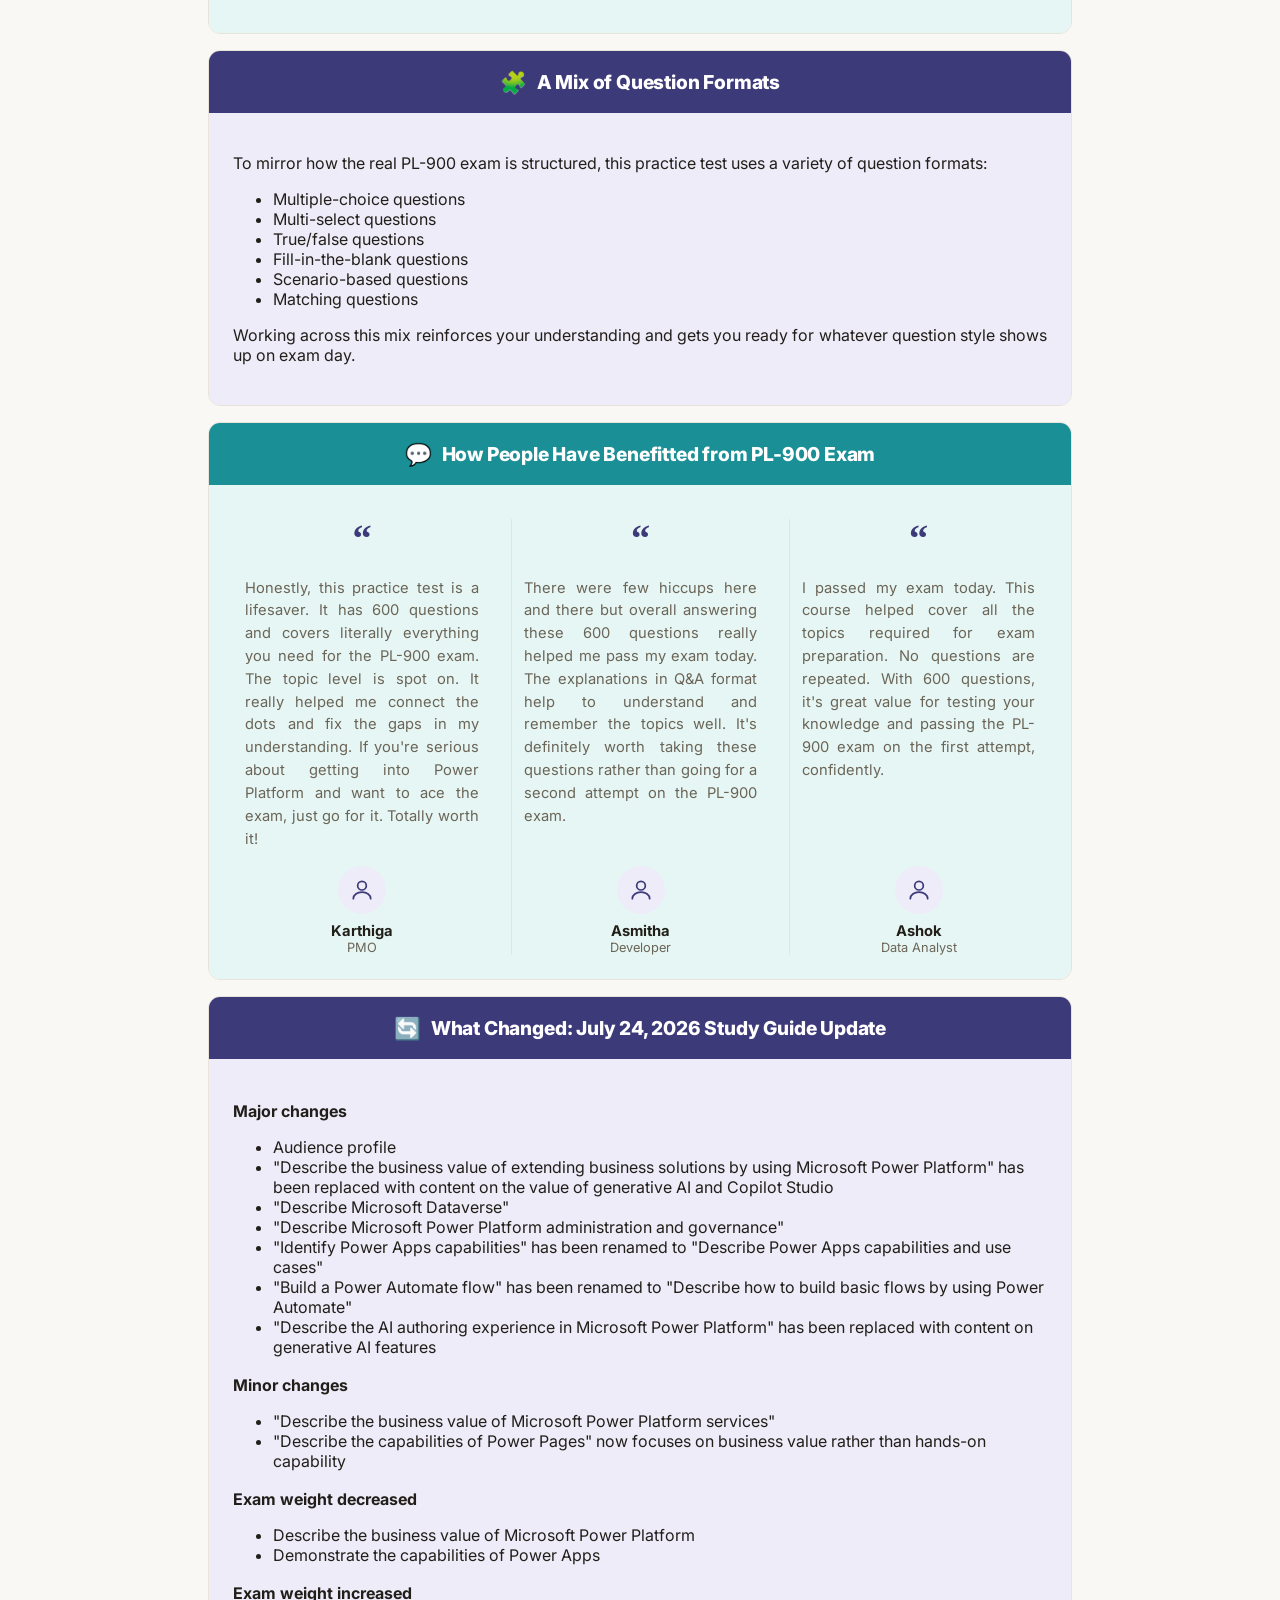
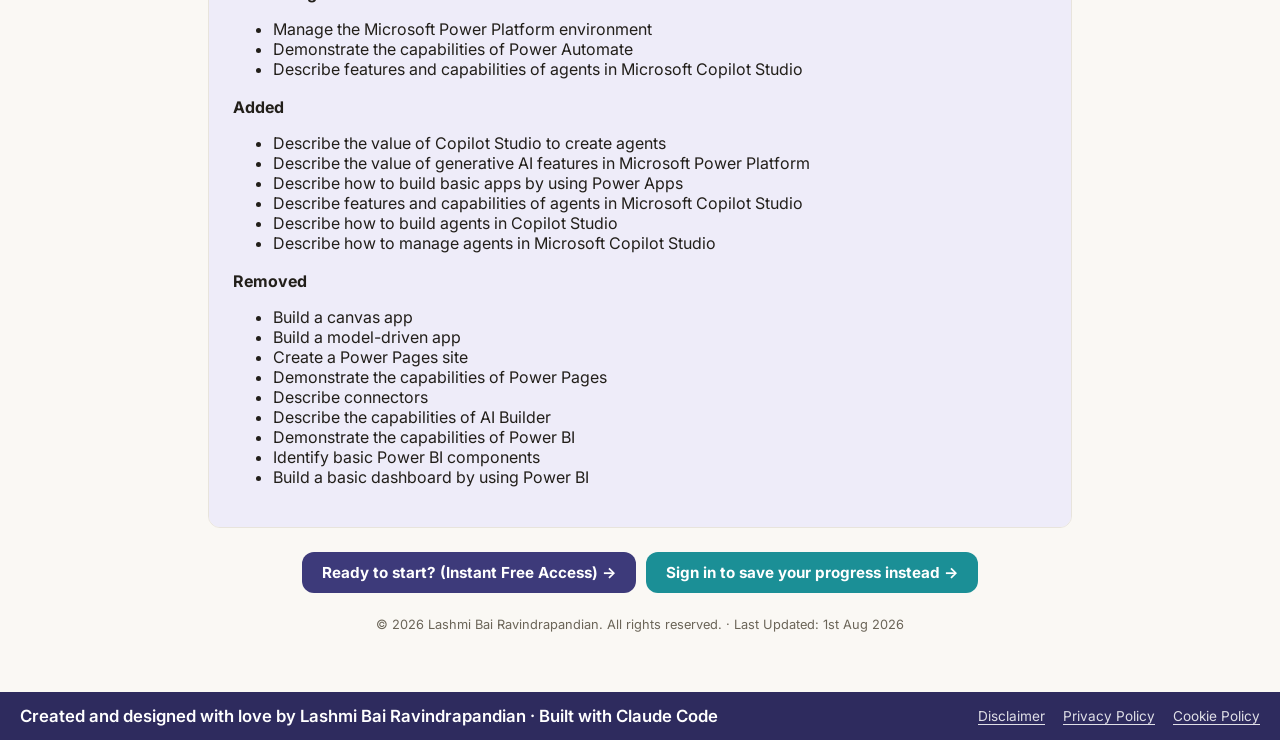
==== commit 4909ba39: "Add "How Responsible AI is Built into" section to homepage Nine principle + description cards (Fairn" ====
--- a/index.html
+++ b/index.html
@@ -140,6 +140,50 @@
         </div>
       </div>
 
+      <div class="split-card pair-c">
+        <div class="split-head"><span class="split-icon">🛡️</span> How Responsible AI is Built into LR PL900 Practice Test</div>
+        <div class="split-body">
+          <div class="rai-grid">
+            <div class="feature-card-item">
+              <div class="fci-title">Fairness</div>
+              <div class="fci-desc">Free for everyone, with no sign-up wall. Every learner gets the same 600 questions and the same scoring, on phone, tablet or laptop.</div>
+            </div>
+            <div class="feature-card-item">
+              <div class="fci-title">Transparency</div>
+              <div class="fci-desc">The site is built with Claude Code, and the footer says so. The Disclaimer explains what AI did and did not do.</div>
+            </div>
+            <div class="feature-card-item">
+              <div class="fci-title">Accountability</div>
+              <div class="fci-desc">The questions come from my own study notes. AI suggests fixes, and I review every change and decide what goes live.</div>
+            </div>
+            <div class="feature-card-item">
+              <div class="fci-title">Privacy</div>
+              <div class="fci-desc">No ads, no third-party trackers, no passwords.</div>
+            </div>
+            <div class="feature-card-item">
+              <div class="fci-title">Security</div>
+              <div class="fci-desc">The site is static, with no database and no server holding user data, so there are no passwords or accounts to leak.</div>
+            </div>
+            <div class="feature-card-item">
+              <div class="fci-title">Reliability and Safety</div>
+              <div class="fci-desc">Answers and explanations were fact-checked against Microsoft Learn. Wrong answers, outdated terms and dead links were fixed, and third-party blog links were replaced with official sources.</div>
+            </div>
+            <div class="feature-card-item">
+              <div class="fci-title">Bias</div>
+              <div class="fci-desc">Questions and explanations were tested for bias. There is no personalised ranking or favoured users, and scoring is identical for everyone.</div>
+            </div>
+            <div class="feature-card-item">
+              <div class="fci-title">Compliance</div>
+              <div class="fci-desc">Explanations point to official Microsoft Learn pages, and outdated terms and retiring features are flagged.</div>
+            </div>
+            <div class="feature-card-item">
+              <div class="fci-title">Data Protection</div>
+              <div class="fci-desc">If you sign in, your name, email and scores stay in your own browser only. Clear your browser data any time and they are gone.</div>
+            </div>
+          </div>
+        </div>
+      </div>
+
       <div class="split-card pair-a">
         <div class="split-head"><span class="split-icon">🖥️</span> See It In Action - What You See Is What You Get</div>
         <div class="split-body">
@@ -685,7 +729,7 @@
         <h3>Contact form</h3>
         <p>If you use the Contact page, the name, email, and message you submit are sent via FormSubmit.co, a third-party form-delivery service, to reach the site owner's inbox. That information is used only to respond to you, never for marketing, and never sold or shared with anyone else.</p>
         <h3>No ads, no tracking</h3>
-        <p>This site runs no advertising and no third-party analytics or advertising-tracking scripts. The only external resources loaded are Google Fonts (for the site's typeface) and, each time you start a practice test, a single anonymous ping to a private Google Sheet the site owner uses to see roughly how many tests are being started. That ping contains only a timestamp and which test was opened, no name, email, or other personal data, and it is never tied to you individually.</p>
+        <p>This site runs no advertising and no third-party analytics or advertising-tracking scripts. The only external resources loaded are Google Fonts (for the site's typeface) and, each time you start a practice test, a single anonymous ping to a private Google Sheet the site owner uses to see roughly how many tests are being started. That ping contains only a timestamp, which test was opened, and your browser's timezone (for example "Asia/Kolkata", used to see roughly which regions visitors come from), no name, email, IP address, or other personal data, and it is never tied to you individually.</p>
         <h3>Changes to this policy</h3>
         <p>If this policy ever changes, the update will be posted on this page.</p>
       </div>
--- a/style.css
+++ b/style.css
@@ -187,6 +187,13 @@
 .fci-desc { font-size: 0.8rem; color: var(--text-muted); line-height: 1.4; }
 @media (max-width: 900px) { .feature-grid { grid-template-columns: repeat(2, 1fr); } }
 @media (max-width: 480px) { .feature-grid { grid-template-columns: 1fr; } }
+
+/* Responsible AI section: third colour pair, 3-column grid of principle + description cards */
+.pair-c .split-head { background: #2f7d4f; }
+.pair-c .split-body { background: #e8f5ec; }
+.rai-grid { display: grid; grid-template-columns: repeat(3, 1fr); gap: 16px; margin-top: 4px; }
+@media (max-width: 900px) { .rai-grid { grid-template-columns: repeat(2, 1fr); } }
+@media (max-width: 480px) { .rai-grid { grid-template-columns: 1fr; } }
 
 .who-tagline { font-weight: 700; font-size: 1.02rem; color: var(--accent-dark); }
 
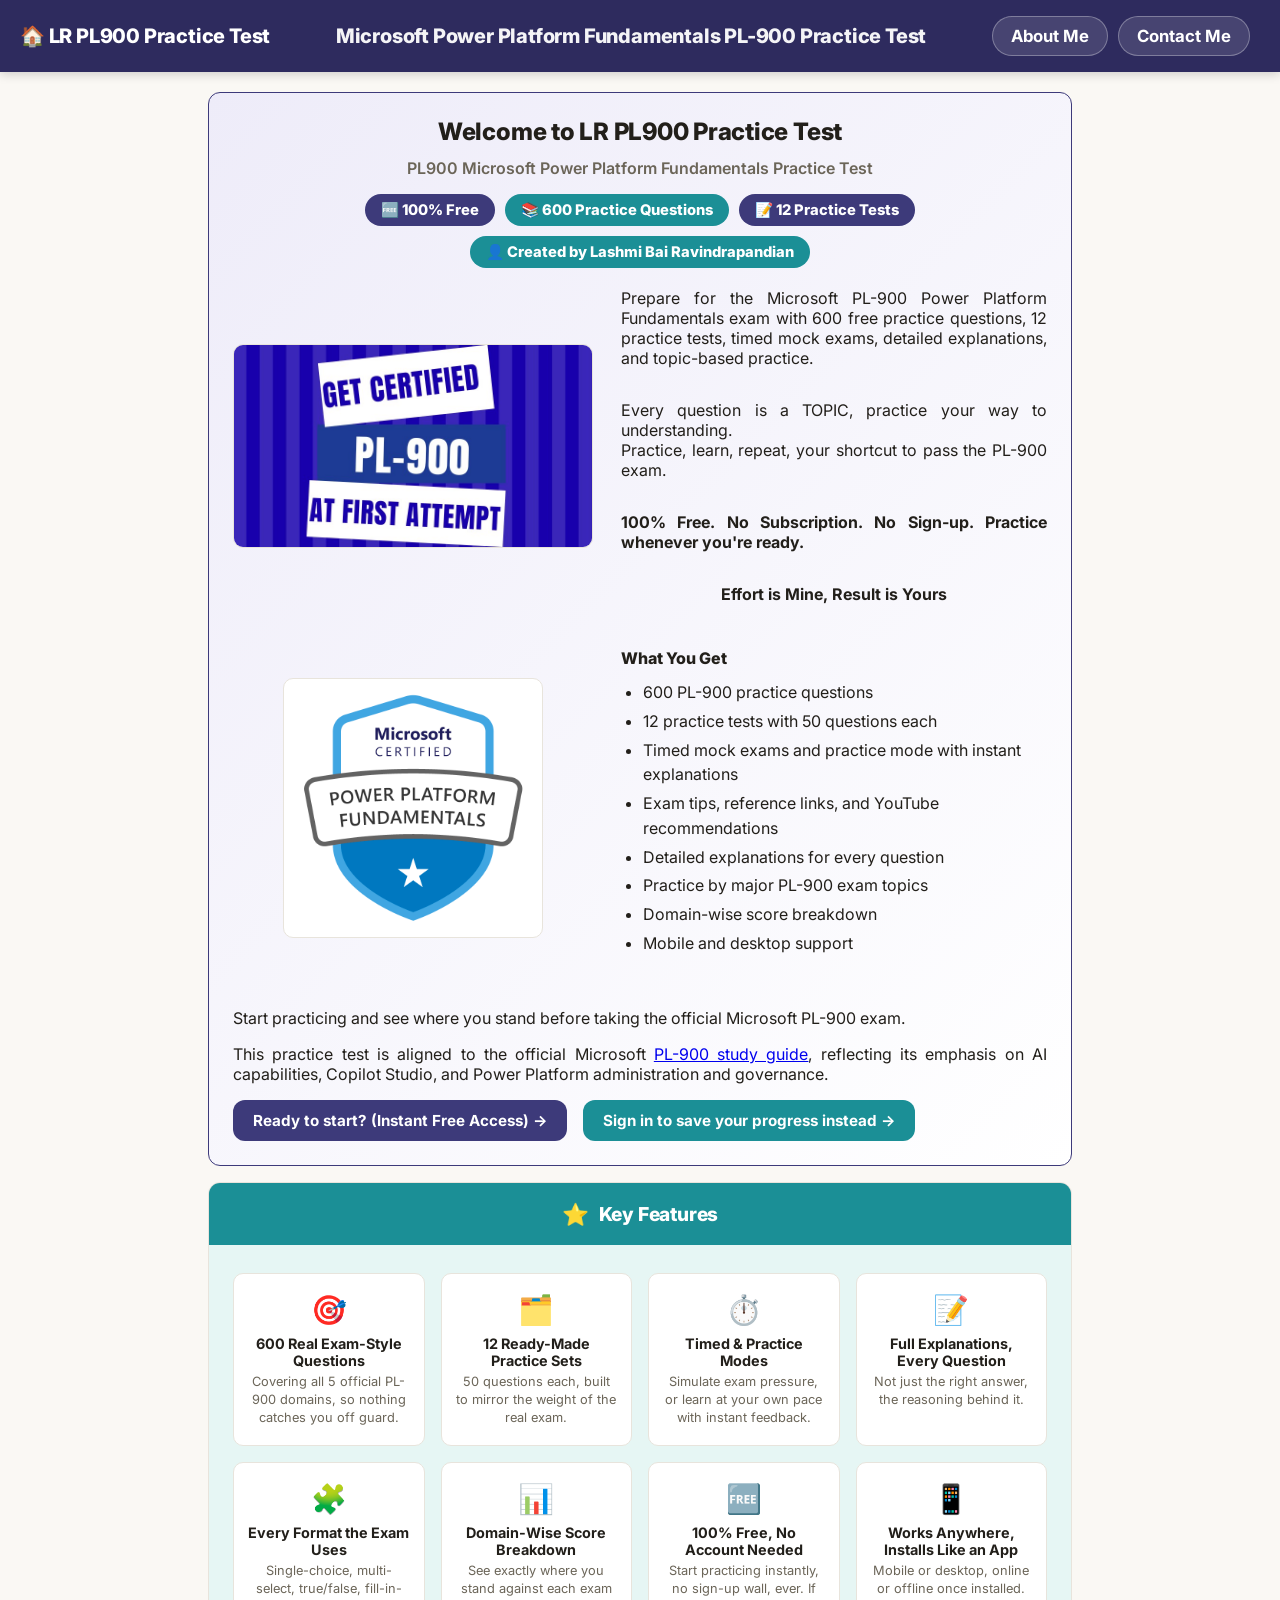
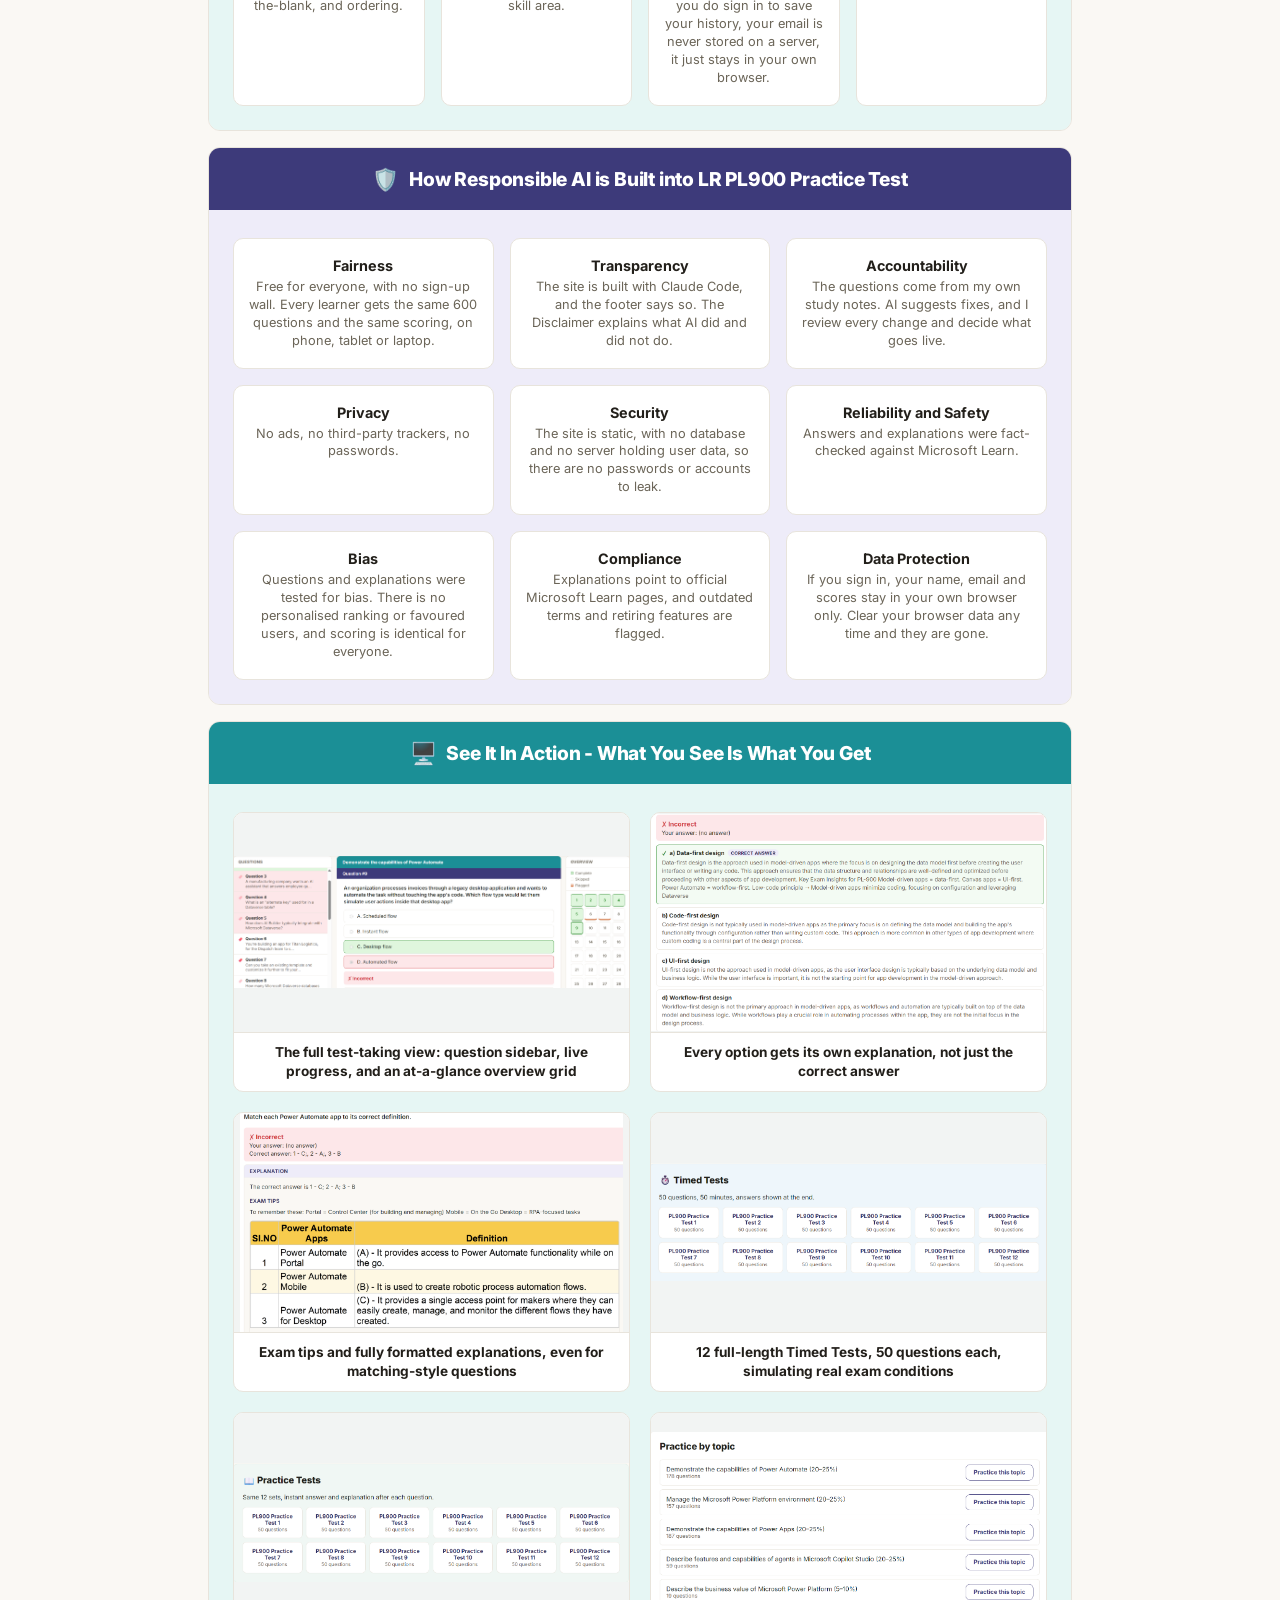
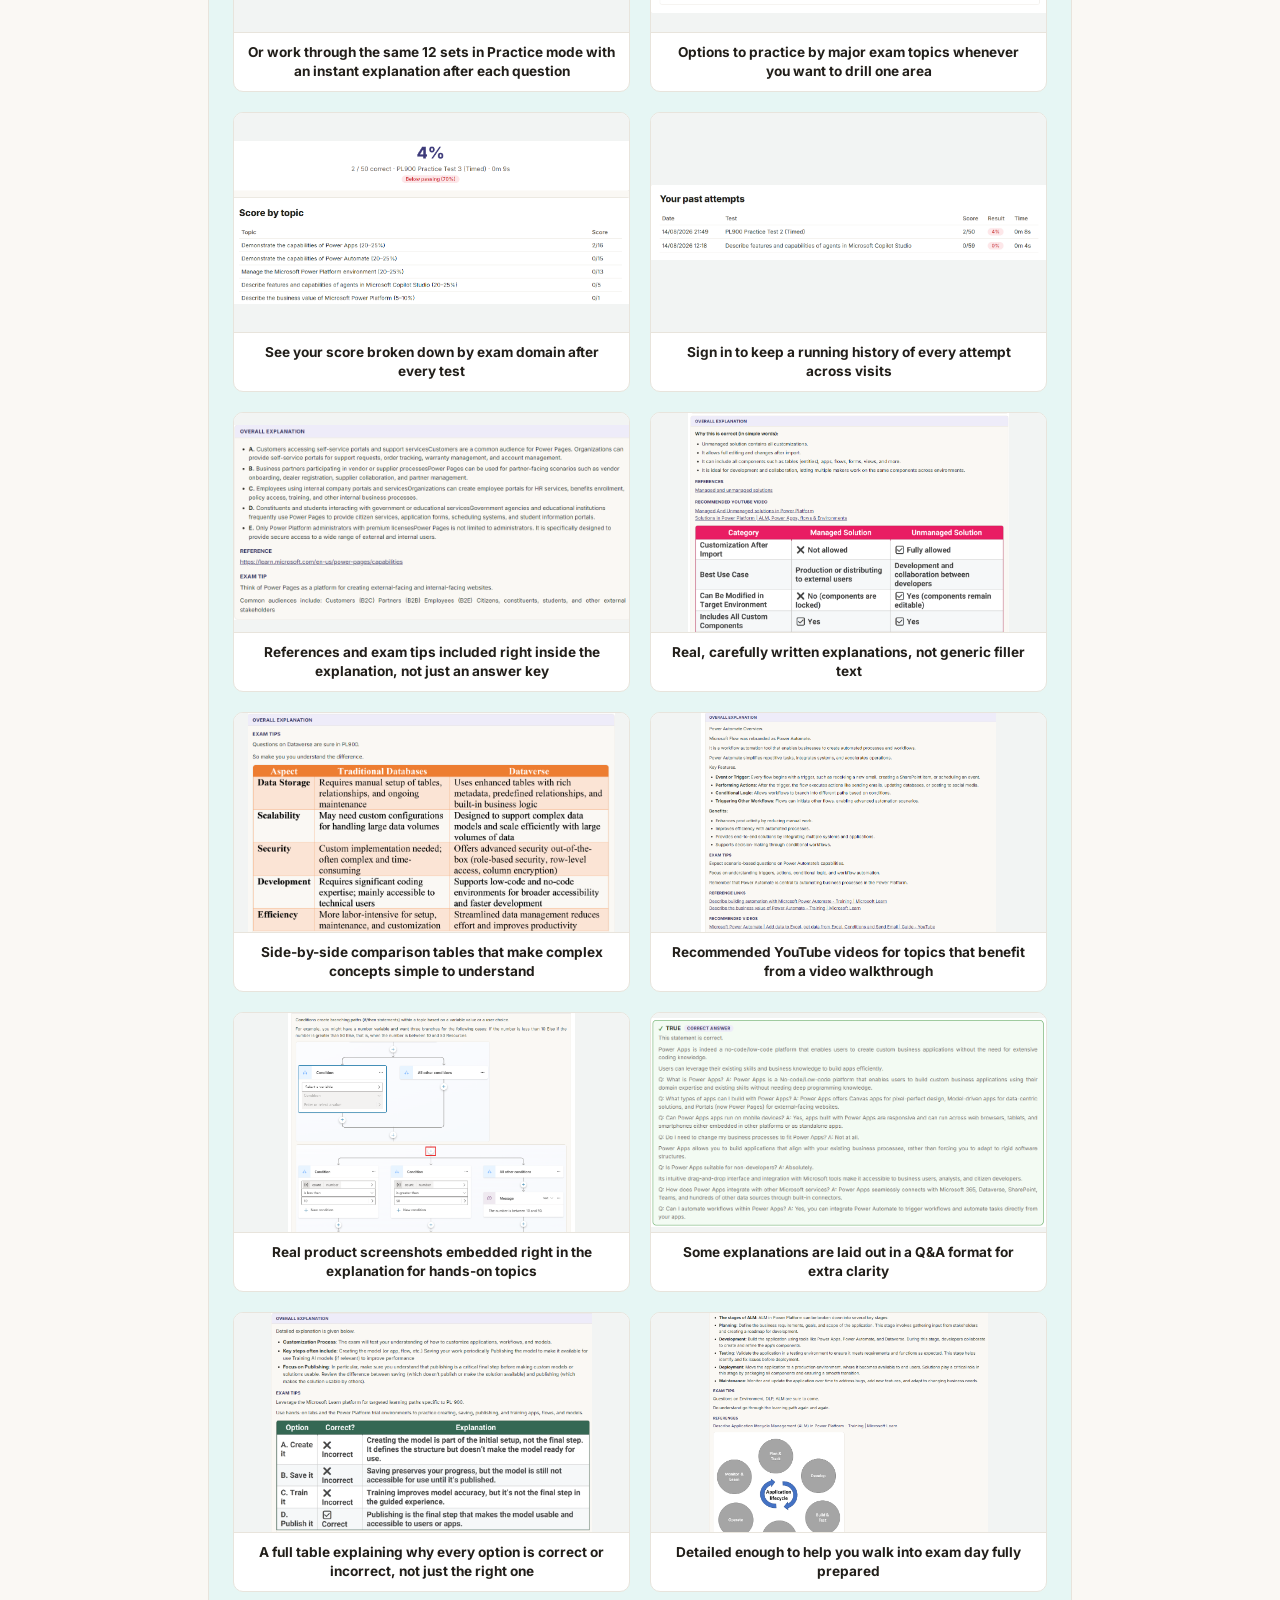
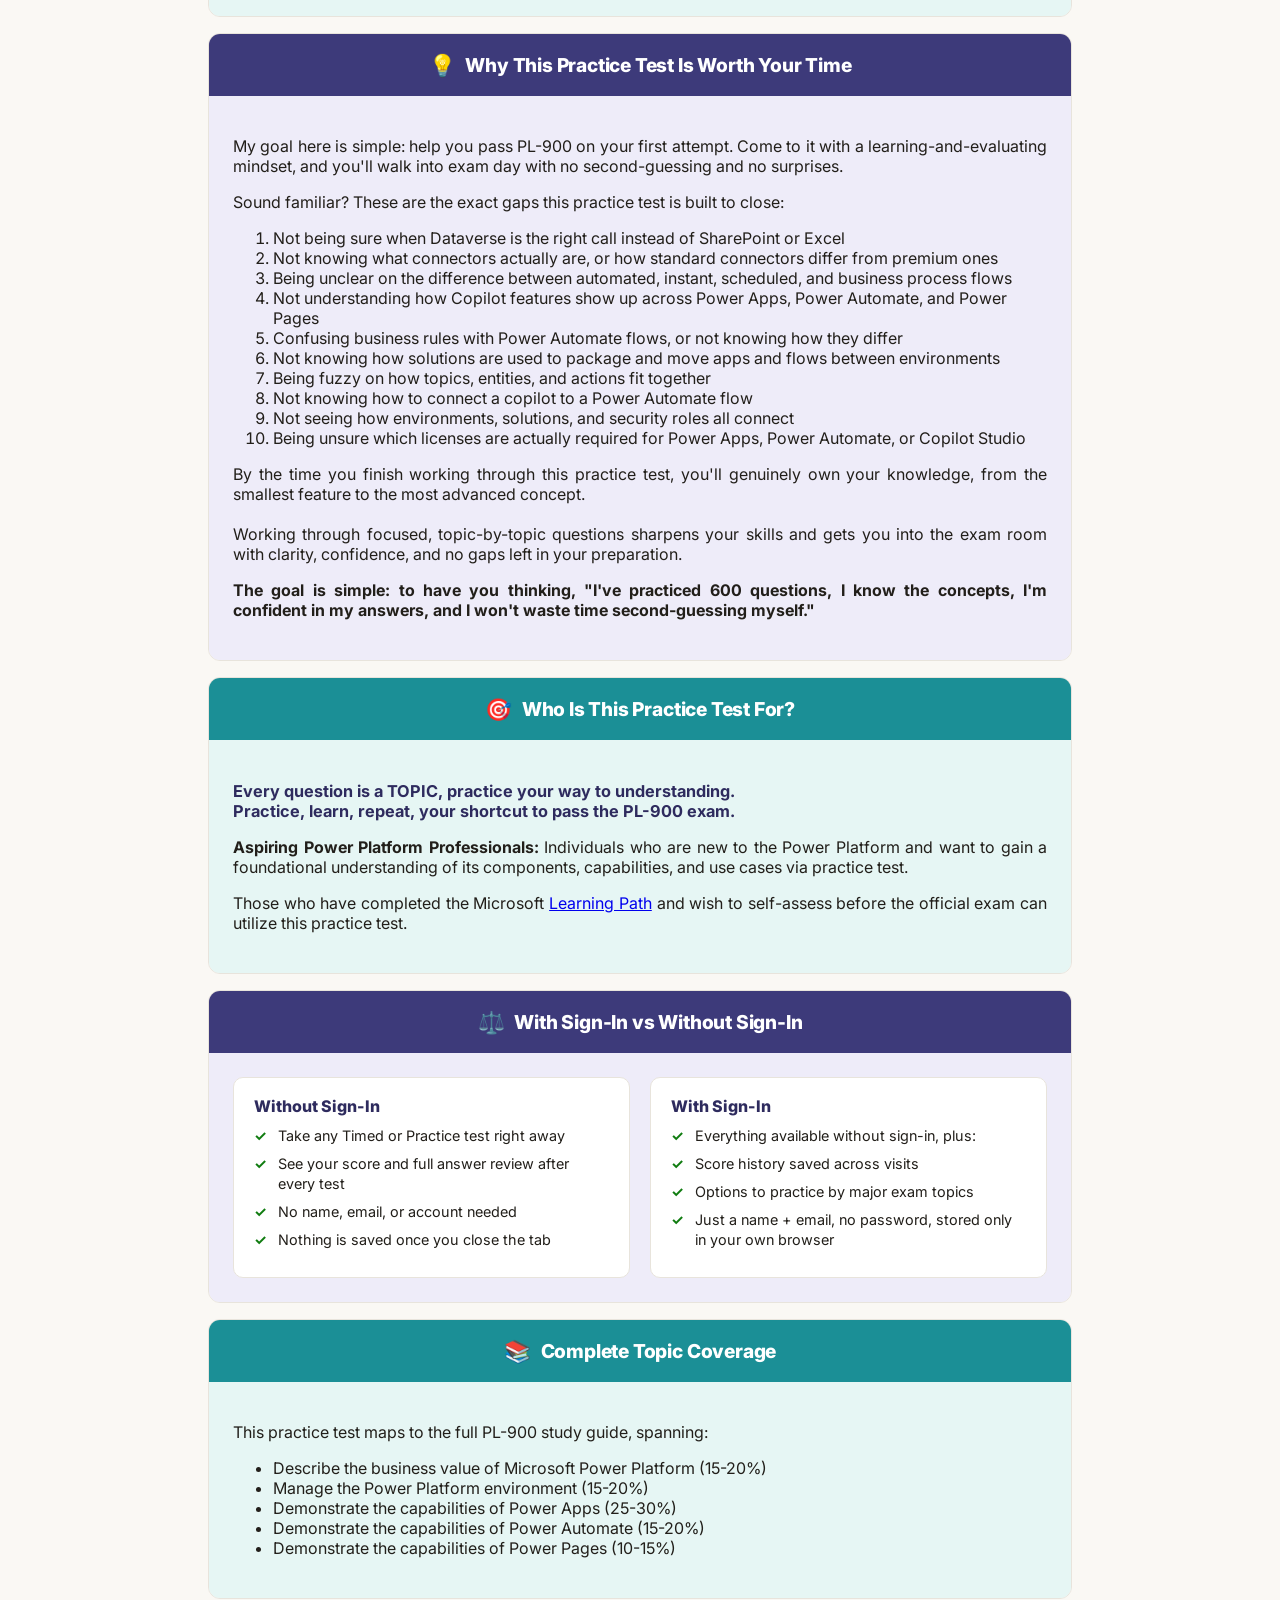
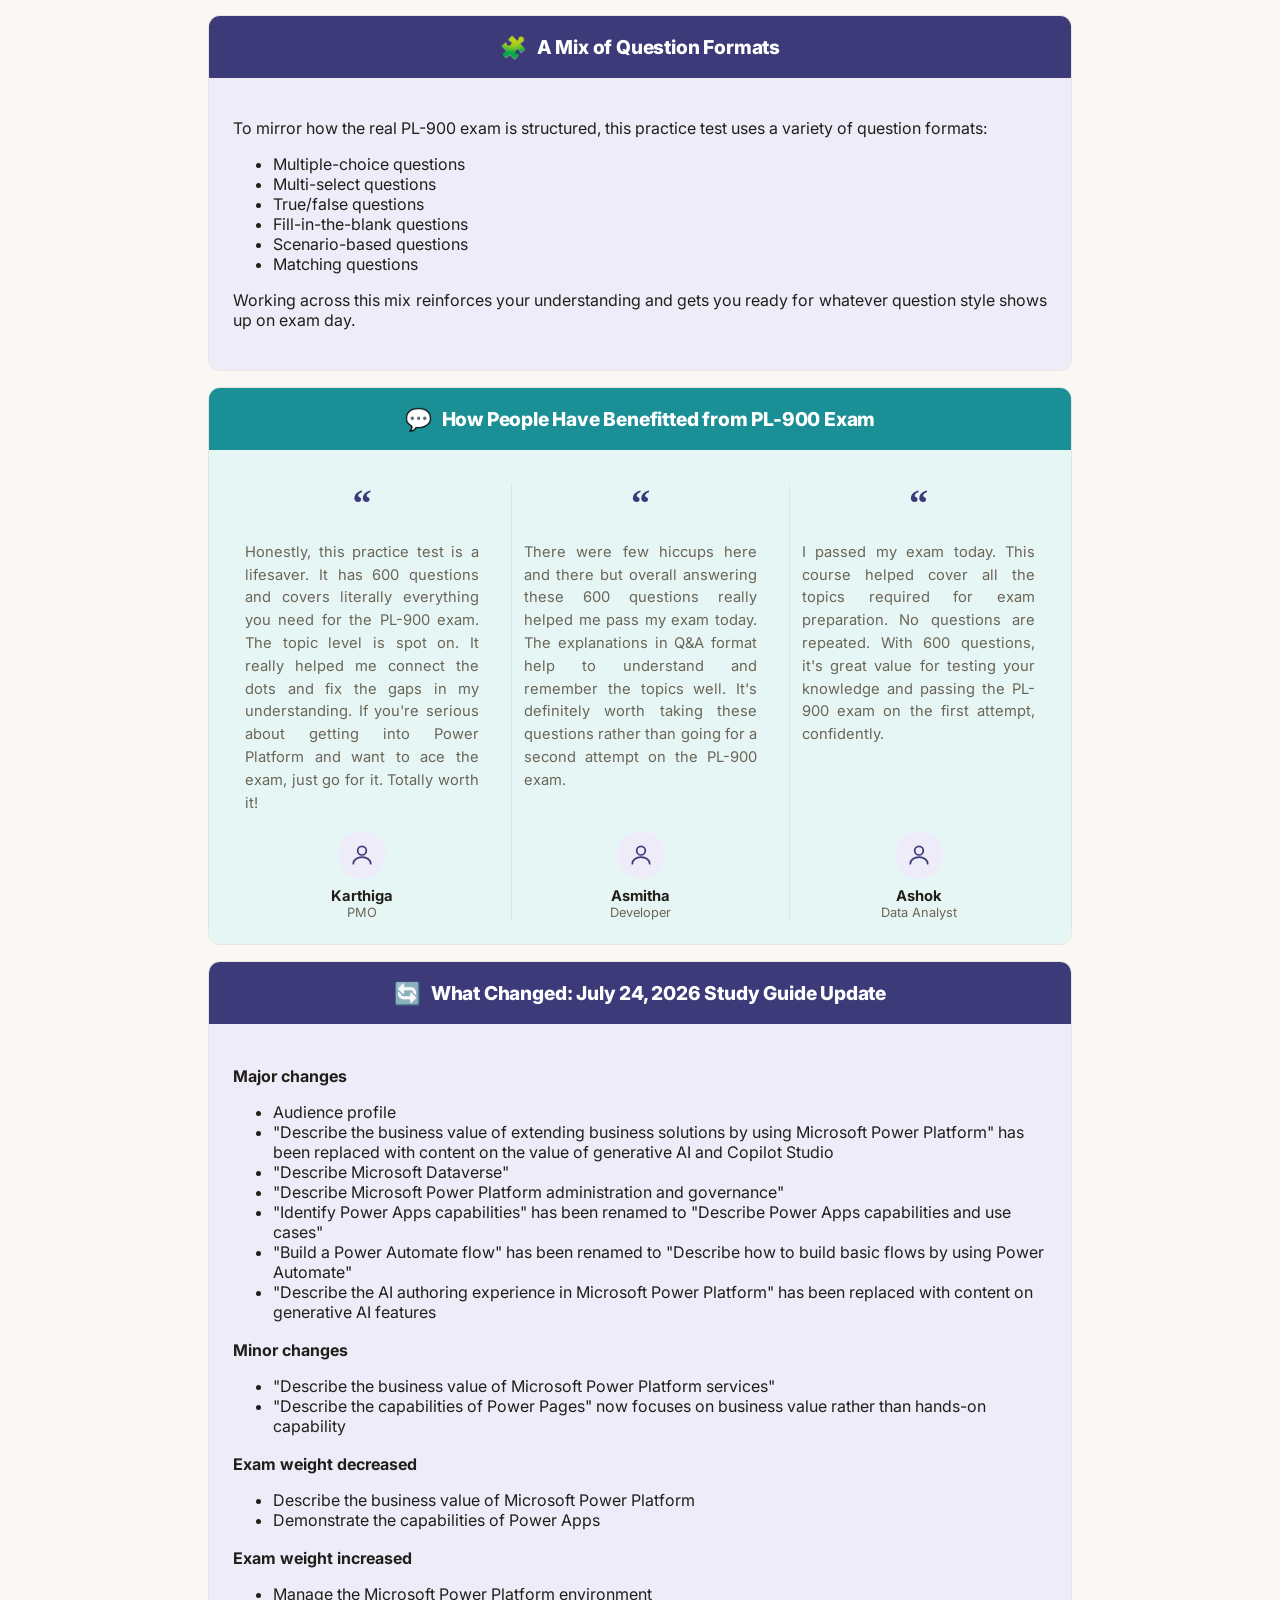
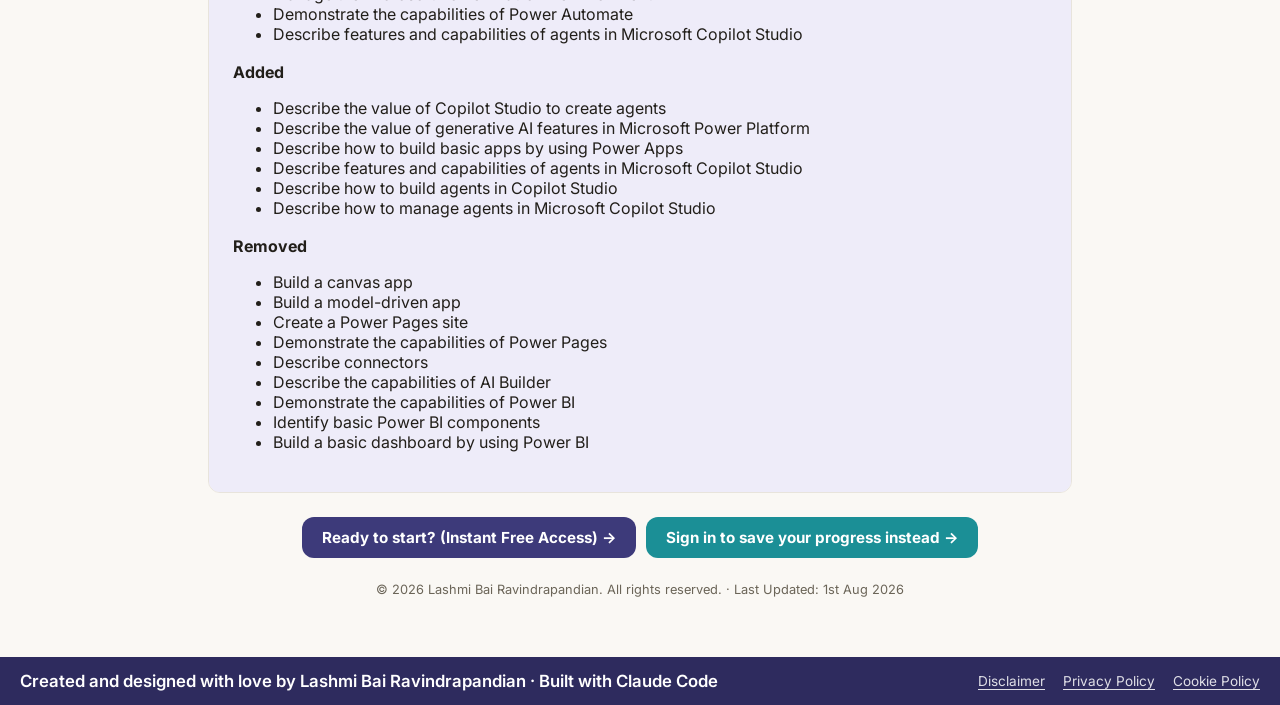
==== commit 48001a71: "Shorten Reliability card text; use alternating theme colours for Responsible AI heading Drop the sep" ====
--- a/index.html
+++ b/index.html
@@ -140,7 +140,7 @@
         </div>
       </div>
 
-      <div class="split-card pair-c">
+      <div class="split-card pair-a">
         <div class="split-head"><span class="split-icon">🛡️</span> How Responsible AI is Built into LR PL900 Practice Test</div>
         <div class="split-body">
           <div class="rai-grid">
@@ -166,7 +166,7 @@
             </div>
             <div class="feature-card-item">
               <div class="fci-title">Reliability and Safety</div>
-              <div class="fci-desc">Answers and explanations were fact-checked against Microsoft Learn. Wrong answers, outdated terms and dead links were fixed, and third-party blog links were replaced with official sources.</div>
+              <div class="fci-desc">Answers and explanations were fact-checked against Microsoft Learn.</div>
             </div>
             <div class="feature-card-item">
               <div class="fci-title">Bias</div>
@@ -184,7 +184,7 @@
         </div>
       </div>
 
-      <div class="split-card pair-a">
+      <div class="split-card pair-b">
         <div class="split-head"><span class="split-icon">🖥️</span> See It In Action - What You See Is What You Get</div>
         <div class="split-body">
           <div class="screenshot-grid">
--- a/style.css
+++ b/style.css
@@ -188,9 +188,7 @@
 @media (max-width: 900px) { .feature-grid { grid-template-columns: repeat(2, 1fr); } }
 @media (max-width: 480px) { .feature-grid { grid-template-columns: 1fr; } }
 
-/* Responsible AI section: third colour pair, 3-column grid of principle + description cards */
-.pair-c .split-head { background: #2f7d4f; }
-.pair-c .split-body { background: #e8f5ec; }
+/* Responsible AI section: 3-column grid of principle + description cards */
 .rai-grid { display: grid; grid-template-columns: repeat(3, 1fr); gap: 16px; margin-top: 4px; }
 @media (max-width: 900px) { .rai-grid { grid-template-columns: repeat(2, 1fr); } }
 @media (max-width: 480px) { .rai-grid { grid-template-columns: 1fr; } }
